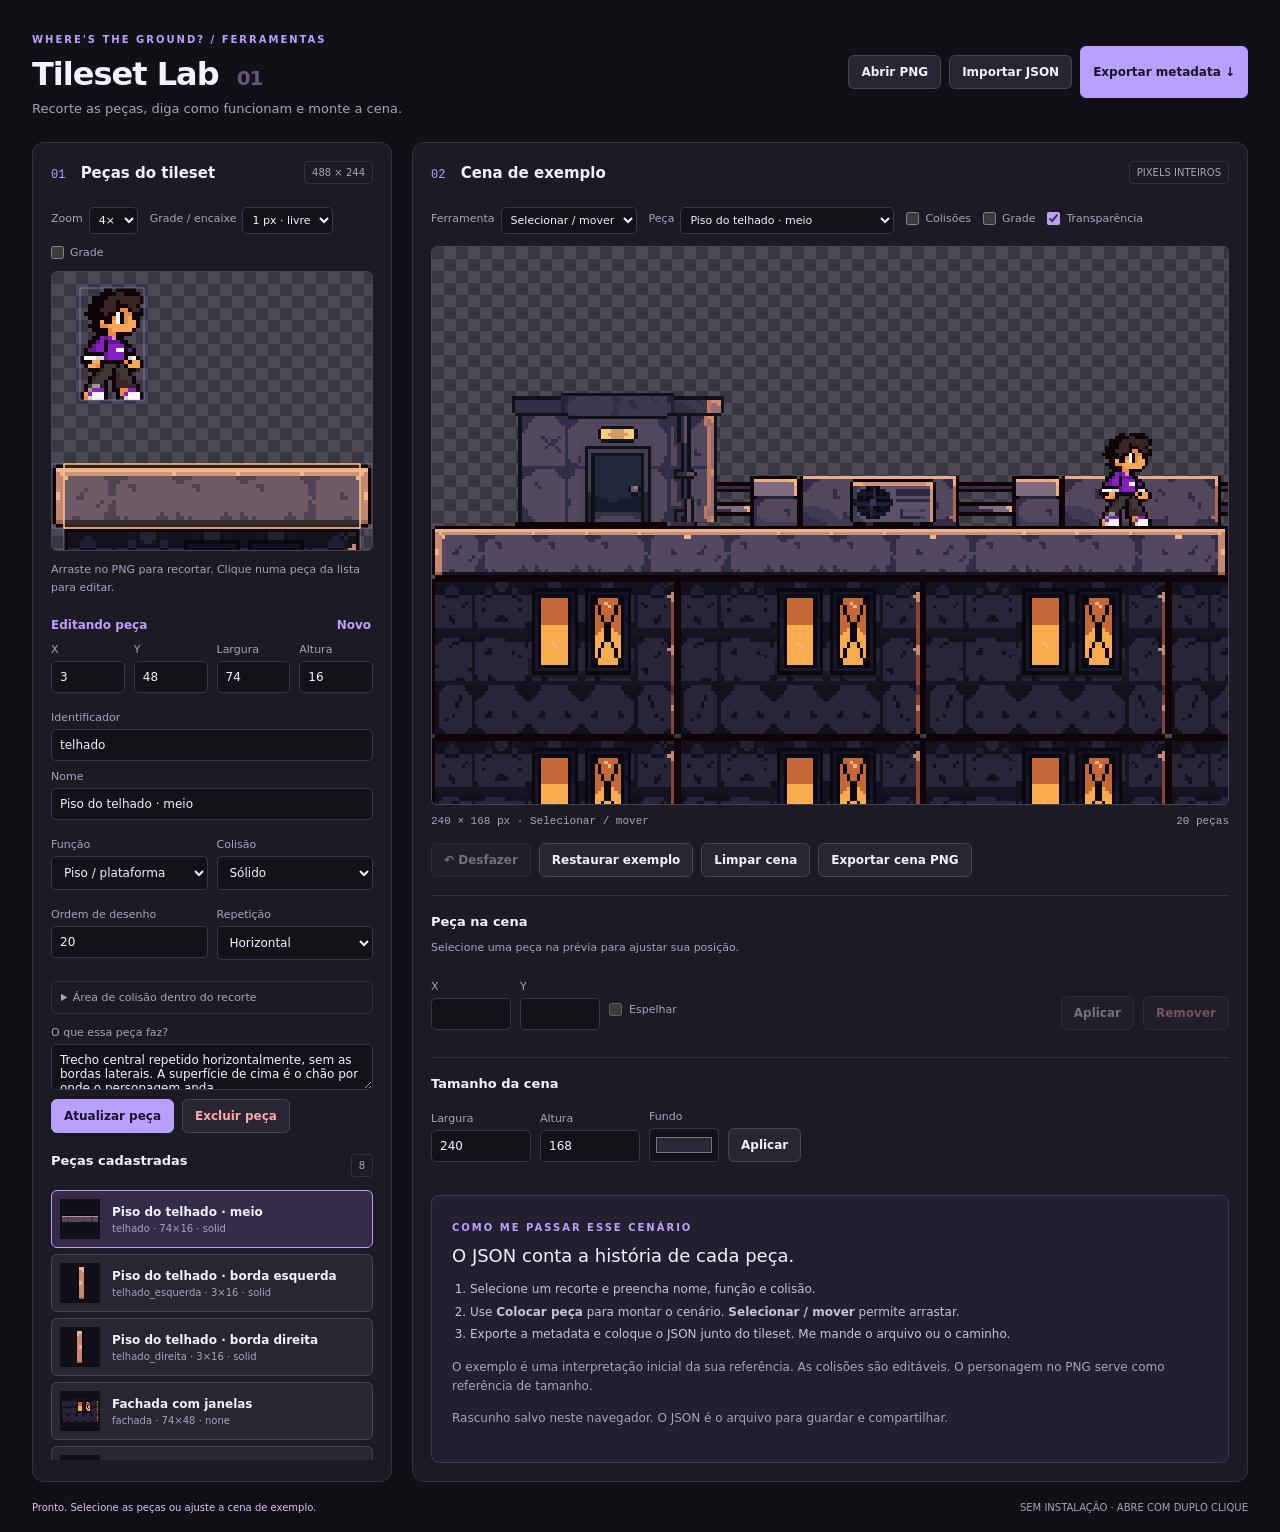
==== tools/tileset-editor.html @ f1d06a97 "Add visual tileset metadata editor and rooftop example scene" ====
<!doctype html>
<html lang="pt-BR">
<head>
  <meta charset="utf-8">
  <meta name="viewport" content="width=device-width,initial-scale=1">
  <title>Tileset Lab · Where's the Ground?</title>
  <link rel="stylesheet" href="tileset-editor.css">
  <script defer src="tileset-editor.js"></script>
</head>
<body>
  <header>
    <div><span class="eyebrow">WHERE'S THE GROUND? / FERRAMENTAS</span><h1>Tileset Lab <span>01</span></h1><p>Recorte as peças, diga como funcionam e monte a cena.</p></div>
    <nav aria-label="Arquivos">
      <label class="button">Abrir PNG<input id="image-file" type="file" accept="image/png,image/webp"></label>
      <label class="button">Importar JSON<input id="json-file" type="file" accept="application/json,.json"></label>
      <button id="export" class="primary">Exportar metadata ↓</button>
    </nav>
  </header>
  <main>
    <section class="panel atlas-panel">
      <div class="panel-heading"><h2><span>01</span> Peças do tileset</h2><span id="image-size" class="badge"></span></div>
      <div class="toolbar">
        <label>Zoom <select id="atlas-zoom"><option value="2">2×</option><option value="4" selected>4×</option><option value="6">6×</option><option value="8">8×</option></select></label>
        <label>Grade / encaixe <select id="snap"><option value="1">1 px · livre</option><option value="8">8 px</option><option value="16">16 px</option><option value="32">32 px</option></select></label>
        <label class="check"><input id="atlas-grid" type="checkbox">Grade</label>
      </div>
      <div id="atlas-scroll" class="canvas-scroll checker"><canvas id="atlas" aria-label="Arraste para selecionar um recorte do tileset"></canvas></div>
      <p class="hint">Arraste no PNG para recortar. Clique numa peça da lista para editar.</p>
      <form id="tile-form">
        <div class="form-title"><strong id="selection-label">Novo recorte</strong><button id="new-tile" type="button" class="quiet">Novo</button></div>
        <div class="fields four">
          <label>X<input name="x" type="number" min="0" required></label><label>Y<input name="y" type="number" min="0" required></label>
          <label>Largura<input name="w" type="number" min="1" required></label><label>Altura<input name="h" type="number" min="1" required></label>
        </div>
        <label>Identificador<input name="id" placeholder="ex.: piso_telhado" pattern="[a-zA-Z0-9_-]+" required></label>
        <label>Nome<input name="label" placeholder="ex.: Piso do telhado" required></label>
        <div class="fields two">
          <label>Função<select name="role"><option value="platform">Piso / plataforma</option><option value="terrain">Parede / fachada</option><option value="decoration">Decoração</option><option value="door">Porta / saída</option><option value="character">Personagem / referência</option></select></label>
          <label>Colisão<select name="collision"><option value="none">Sem colisão</option><option value="solid">Sólido</option><option value="one-way">Plataforma: atravessa por baixo</option></select></label>
        </div>
        <div class="fields two"><label>Ordem de desenho<input name="layer" type="number" value="10" required></label><label>Repetição<select name="repeat"><option value="none">Não repete</option><option value="x">Horizontal</option><option value="y">Vertical</option><option value="both">Horizontal e vertical</option></select></label></div>
        <details><summary>Área de colisão dentro do recorte</summary><p class="hint">Pixels relativos ao canto do recorte. Sem colisão, estes valores são ignorados.</p>
          <div class="fields four"><label>X<input name="cx" type="number" min="0"></label><label>Y<input name="cy" type="number" min="0"></label><label>Largura<input name="cw" type="number" min="1"></label><label>Altura<input name="ch" type="number" min="1"></label></div>
        </details>
        <label>O que essa peça faz?<textarea name="notes" rows="2" placeholder="Ex.: topo sólido; Gabriel pode andar em cima."></textarea></label>
        <div class="actions"><button type="submit" class="primary" id="save-tile">Salvar peça</button><button type="button" id="delete-tile" class="danger">Excluir peça</button></div>
      </form>
      <div class="list-heading"><h3>Peças cadastradas</h3><span id="tile-count" class="badge"></span></div>
      <div id="tile-list" class="tile-list"></div>
    </section>
    <section class="panel scene-panel">
      <div class="panel-heading"><h2><span>02</span> Cena de exemplo</h2><span class="badge">PIXELS INTEIROS</span></div>
      <div class="toolbar">
        <label>Ferramenta<select id="mode"><option value="move">Selecionar / mover</option><option value="paint">Colocar peça</option><option value="erase">Apagar</option></select></label>
        <label>Peça<select id="scene-tile"></select></label>
        <label class="check"><input id="collisions" type="checkbox">Colisões</label>
        <label class="check"><input id="scene-grid" type="checkbox">Grade</label>
        <label class="check"><input id="checker" type="checkbox" checked>Transparência</label>
      </div>
      <div class="scene-wrap checker"><canvas id="scene" aria-label="Prévia do cenário; clique para colocar ou mover peças"></canvas></div>
      <div class="scene-caption"><span id="scene-status"></span><span id="placement-count"></span></div>
      <div class="toolbar scene-actions"><button id="undo">↶ Desfazer</button><button id="example">Restaurar exemplo</button><button id="clear-scene">Limpar cena</button><button id="png-export">Exportar cena PNG</button></div>
      <div class="inspector">
        <h3>Peça na cena</h3><p id="instance-title" class="hint">Selecione uma peça na prévia para ajustar sua posição.</p>
        <form id="instance-form" class="fields instance-fields">
          <label>X<input name="x" type="number" required></label><label>Y<input name="y" type="number" required></label>
          <label class="check"><input name="flipX" type="checkbox">Espelhar</label><button type="submit">Aplicar</button><button id="delete-instance" type="button" class="danger">Remover</button>
        </form>
      </div>
      <div class="inspector scene-settings"><h3>Tamanho da cena</h3><form id="scene-form" class="fields instance-fields"><label>Largura<input name="width" type="number" min="16" max="2048" required></label><label>Altura<input name="height" type="number" min="16" max="2048" required></label><label>Fundo<input name="background" type="color"></label><button type="submit">Aplicar</button></form></div>
      <aside class="guide"><span class="eyebrow">COMO ME PASSAR ESSE CENÁRIO</span><h3>O JSON conta a história de cada peça.</h3><ol><li>Selecione um recorte e preencha nome, função e colisão.</li><li>Use <b>Colocar peça</b> para montar o cenário. <b>Selecionar / mover</b> permite arrastar.</li><li>Exporte a metadata e coloque o JSON junto do tileset. Me mande o arquivo ou o caminho.</li></ol><p>O exemplo é uma interpretação inicial da sua referência. As colisões são editáveis. O personagem no PNG serve como referência de tamanho.</p><p class="hint">Rascunho salvo neste navegador. O JSON é o arquivo para guardar e compartilhar.</p></aside>
    </section>
  </main>
  <footer><span id="status" role="status" aria-live="polite">Carregando tileset…</span><span>SEM INSTALAÇÃO · ABRE COM DUPLO CLIQUE</span></footer>
  <dialog id="export-dialog"><div class="panel-heading"><h2>Metadata pronta</h2><form method="dialog"><button aria-label="Fechar exportação">×</button></form></div><p class="hint">Baixe o JSON ou copie o conteúdo. Guarde como <b>open_world_tileset.metadata.json</b> junto do PNG.</p><textarea id="json-output" rows="16" readonly aria-label="JSON da metadata"></textarea><div class="actions"><button id="download-json" class="primary">Baixar JSON</button><button id="copy-json">Copiar JSON</button></div><p id="export-status" class="hint" role="status"></p></dialog>
  <script id="default-metadata" type="application/json">
{"version":1,"image":{"path":"assets/sprites/tilesets/open_world_tileset.png","width":488,"height":244},"grid":{"size":1},"tiles":[
{"id":"telhado","label":"Piso do telhado · meio","source":{"x":3,"y":48,"w":74,"h":16},"role":"platform","layer":20,"repeat":"x","collision":{"type":"solid","rect":{"x":0,"y":0,"w":74,"h":16}},"notes":"Trecho central repetido horizontalmente, sem as bordas laterais. A superfície de cima é o chão por onde o personagem anda."},
{"id":"telhado_esquerda","label":"Piso do telhado · borda esquerda","source":{"x":0,"y":48,"w":3,"h":16},"role":"platform","layer":21,"repeat":"none","collision":{"type":"solid","rect":{"x":0,"y":0,"w":3,"h":16}},"notes":"Acabamento da extremidade esquerda. Usar uma vez no começo do piso."},
{"id":"telhado_direita","label":"Piso do telhado · borda direita","source":{"x":77,"y":48,"w":3,"h":16},"role":"platform","layer":21,"repeat":"none","collision":{"type":"solid","rect":{"x":0,"y":0,"w":3,"h":16}},"notes":"Acabamento da extremidade direita. Usar uma vez no fim do piso."},
{"id":"fachada","label":"Fachada com janelas","source":{"x":3,"y":64,"w":74,"h":48},"role":"terrain","layer":10,"repeat":"x","collision":{"type":"none"},"notes":"Fundo do prédio abaixo do telhado. Recorte sem as margens transparentes para repetir lado a lado."},
{"id":"acesso_telhado","label":"Porta de acesso ao telhado","source":{"x":0,"y":137,"w":64,"h":40},"role":"door","layer":15,"repeat":"none","collision":{"type":"none"},"notes":"Estrutura ao fundo com porta. Possível ponto de entrada ou saída; por enquanto apenas visual."},
{"id":"ventilacao","label":"Unidade de ventilação","source":{"x":3,"y":114,"w":26,"h":14},"role":"decoration","layer":15,"repeat":"none","collision":{"type":"none"},"notes":"Equipamento decorativo apoiado sobre o telhado."},
{"id":"mureta","label":"Mureta ao fundo","source":{"x":0,"y":177,"w":79,"h":15},"role":"decoration","layer":12,"repeat":"x","collision":{"type":"none"},"notes":"Faixa baixa atrás do personagem; não bloqueia passagem."},
{"id":"personagem_referencia","label":"Personagem de referência","source":{"x":7,"y":4,"w":16,"h":28},"role":"character","layer":30,"repeat":"none","collision":{"type":"none"},"notes":"Referência de escala extraída do tileset. No jogo será substituído pelo Gabriel animado."}
],"scene":{"width":240,"height":168,"background":"#292738","placements":[
{"id":"p1","tileId":"fachada","x":0,"y":100,"flipX":false},{"id":"p2","tileId":"fachada","x":74,"y":100,"flipX":false},{"id":"p3","tileId":"fachada","x":148,"y":100,"flipX":false},{"id":"p4","tileId":"fachada","x":222,"y":100,"flipX":false},
{"id":"p5","tileId":"fachada","x":0,"y":148,"flipX":false},{"id":"p6","tileId":"fachada","x":74,"y":148,"flipX":false},{"id":"p7","tileId":"fachada","x":148,"y":148,"flipX":false},{"id":"p8","tileId":"fachada","x":222,"y":148,"flipX":false},
{"id":"p9","tileId":"mureta","x":32,"y":69,"flipX":false},{"id":"p10","tileId":"mureta","x":111,"y":69,"flipX":false},{"id":"p11","tileId":"mureta","x":190,"y":69,"flipX":false},
{"id":"p12","tileId":"acesso_telhado","x":24,"y":44,"flipX":false},{"id":"p13","tileId":"ventilacao","x":126,"y":70,"flipX":false},
{"id":"p14","tileId":"telhado_esquerda","x":0,"y":84,"flipX":false},{"id":"p15","tileId":"telhado","x":3,"y":84,"flipX":false},{"id":"p16","tileId":"telhado","x":77,"y":84,"flipX":false},{"id":"p18","tileId":"telhado","x":151,"y":84,"flipX":false},{"id":"p19","tileId":"telhado","x":225,"y":84,"flipX":false},{"id":"p20","tileId":"telhado_direita","x":237,"y":84,"flipX":false},
{"id":"p17","tileId":"personagem_referencia","x":201,"y":56,"flipX":false}
]}}
  </script>
</body>
</html>
---- tools/tileset-editor.css ----
:root{color-scheme:dark;font-family:Segoe UI,system-ui,sans-serif;background:#101016;color:#f3f0ff;--muted:#a7a3b8;--line:#33303f;--accent:#b8a0ff;--surface:#1c1b25}
*{box-sizing:border-box}body{margin:0;padding:28px 32px 18px}header{display:flex;justify-content:space-between;align-items:center;gap:24px;margin-bottom:26px}.eyebrow{font-size:10px;letter-spacing:2px;font-weight:700;color:var(--accent)}h1{font-size:32px;letter-spacing:-1px;margin:8px 0}h1 span{color:#625774;font-size:20px;margin-left:8px}header p{color:var(--muted);margin:0;font-size:13px}nav{display:flex;gap:8px;flex-wrap:wrap}button,.button{border:1px solid #494252;background:#292633;color:#f3f0ff;padding:9px 12px;border-radius:6px;font:600 12px Segoe UI,system-ui;cursor:pointer;display:inline-flex;align-items:center;justify-content:center}button:hover,.button:hover{border-color:var(--accent);background:#363045}button:disabled{opacity:.4;cursor:default}.button input{display:none}.primary{background:#b8a0ff;color:#191326;border-color:#b8a0ff}.primary:hover{background:#cbbaff;color:#191326}.danger{color:#ffa6ab}.quiet{border:0;background:none;color:var(--accent);padding:2px}main{display:grid;grid-template-columns:360px minmax(0,1fr);gap:20px;max-width:1600px;margin:auto}.panel{background:var(--surface);border:1px solid var(--line);border-radius:12px;padding:18px;min-width:0}.panel-heading{display:flex;align-items:center;justify-content:space-between;gap:12px;margin-bottom:18px}h2{font-size:15px;margin:0}h2 span{color:var(--accent);font:12px monospace;margin-right:10px}.badge{font-size:10px;border:1px solid var(--line);color:var(--muted);padding:5px 7px;border-radius:4px}h3{font-size:13px;margin:0 0 10px}.toolbar{display:flex;align-items:center;flex-wrap:wrap;gap:12px;margin-bottom:12px}.toolbar label{display:flex;align-items:center;gap:6px;margin:0;font-size:11px;white-space:nowrap}.toolbar select{width:auto;padding:5px;font-size:11px}.canvas-scroll{height:280px;overflow:auto;border:1px solid #494252;border-radius:6px}.checker{background-color:#383641;background-image:conic-gradient(#4c4955 25%,transparent 0 50%,#4c4955 0 75%,transparent 0);background-size:24px 24px}canvas{display:block;image-rendering:pixelated;touch-action:none;cursor:crosshair}#atlas{max-width:none}.hint{font-size:11px;line-height:1.6;color:var(--muted);margin:10px 0 14px}label{display:block;font-size:11px;color:var(--muted);margin:9px 0}input,select,textarea{display:block;width:100%;margin-top:5px;background:#131219;color:#f3f0ff;border:1px solid #3c3549;border-radius:5px;padding:8px;font:12px Segoe UI,system-ui}input:focus,select:focus,textarea:focus{outline:1px solid var(--accent);border-color:var(--accent)}input[type=checkbox]{width:auto;margin:0;accent-color:var(--accent)}input[type=color]{height:34px;padding:4px}textarea{resize:vertical}.check{display:flex;align-items:center;gap:7px}.fields{display:grid;gap:9px}.four{grid-template-columns:repeat(4,minmax(0,1fr))}.two{grid-template-columns:repeat(2,minmax(0,1fr))}.form-title,.list-heading{display:flex;align-items:center;justify-content:space-between;margin-top:20px;font-size:12px}.form-title{color:var(--accent)}details{border:1px solid var(--line);padding:9px;border-radius:5px;margin:12px 0;font-size:11px;color:var(--muted)}summary{cursor:pointer}.actions{display:flex;gap:8px}.tile-list{display:grid;gap:6px;max-height:270px;overflow:auto;margin-top:12px}.tile-row{width:100%;text-align:left;justify-content:flex-start;gap:12px;padding:8px}.tile-row.active{border-color:var(--accent);background:#352c49}.tile-row canvas{width:40px;height:40px;cursor:inherit;background:#111019}.tile-row strong{display:block;font-size:12px}.tile-row small{display:block;font-weight:400;color:var(--muted);font-size:10px;margin-top:4px}.scene-wrap{border:1px solid #494252;border-radius:6px;overflow:auto}#scene{width:100%;height:auto}.scene-caption{display:flex;justify-content:space-between;font:11px monospace;color:var(--muted);padding:10px 0 16px}.scene-actions{gap:8px}.inspector{border-top:1px solid var(--line);padding-top:18px;margin-top:18px}.instance-fields{grid-template-columns:80px 80px 1fr auto auto;align-items:end}.instance-fields button{margin-bottom:9px}.instance-fields .check{align-self:center;margin-top:18px}.scene-settings .instance-fields{grid-template-columns:100px 100px 70px auto;justify-content:start}.guide{margin-top:24px;padding:20px;border:1px solid #41364f;background:#241f2f;border-radius:8px}.guide h3{margin-top:10px;font-size:18px;font-weight:500}.guide ol{padding-left:18px;font-size:12px;line-height:1.9;color:#c9c1d6}.guide p{font-size:12px;color:var(--muted);line-height:1.6}footer{max-width:1600px;margin:20px auto 0;display:flex;justify-content:space-between;gap:20px;font-size:10px;color:var(--muted)}#status{color:#d5c2ff}button:focus-visible,.button:focus-within{outline:2px solid var(--accent);outline-offset:2px}@media(min-width:1500px){main{grid-template-columns:400px minmax(0,1fr)}.canvas-scroll{height:320px}}@media(max-width:950px){body{padding:20px}header{align-items:flex-start;flex-direction:column}main{grid-template-columns:1fr}.canvas-scroll{height:300px}footer{flex-direction:column}.scene-panel{grid-row:1}.instance-fields{grid-template-columns:repeat(2,minmax(0,1fr));align-items:center}.scene-settings .instance-fields{grid-template-columns:repeat(2,minmax(0,1fr))}}

dialog{width:min(780px,90vw);max-height:90vh;background:var(--surface);color:#f3f0ff;border:1px solid #66517f;border-radius:12px;padding:24px}dialog::backdrop{background:#08070cc9}dialog textarea{font:11px/1.6 Consolas,monospace;margin-bottom:16px;resize:vertical}dialog .panel-heading form{margin:0}
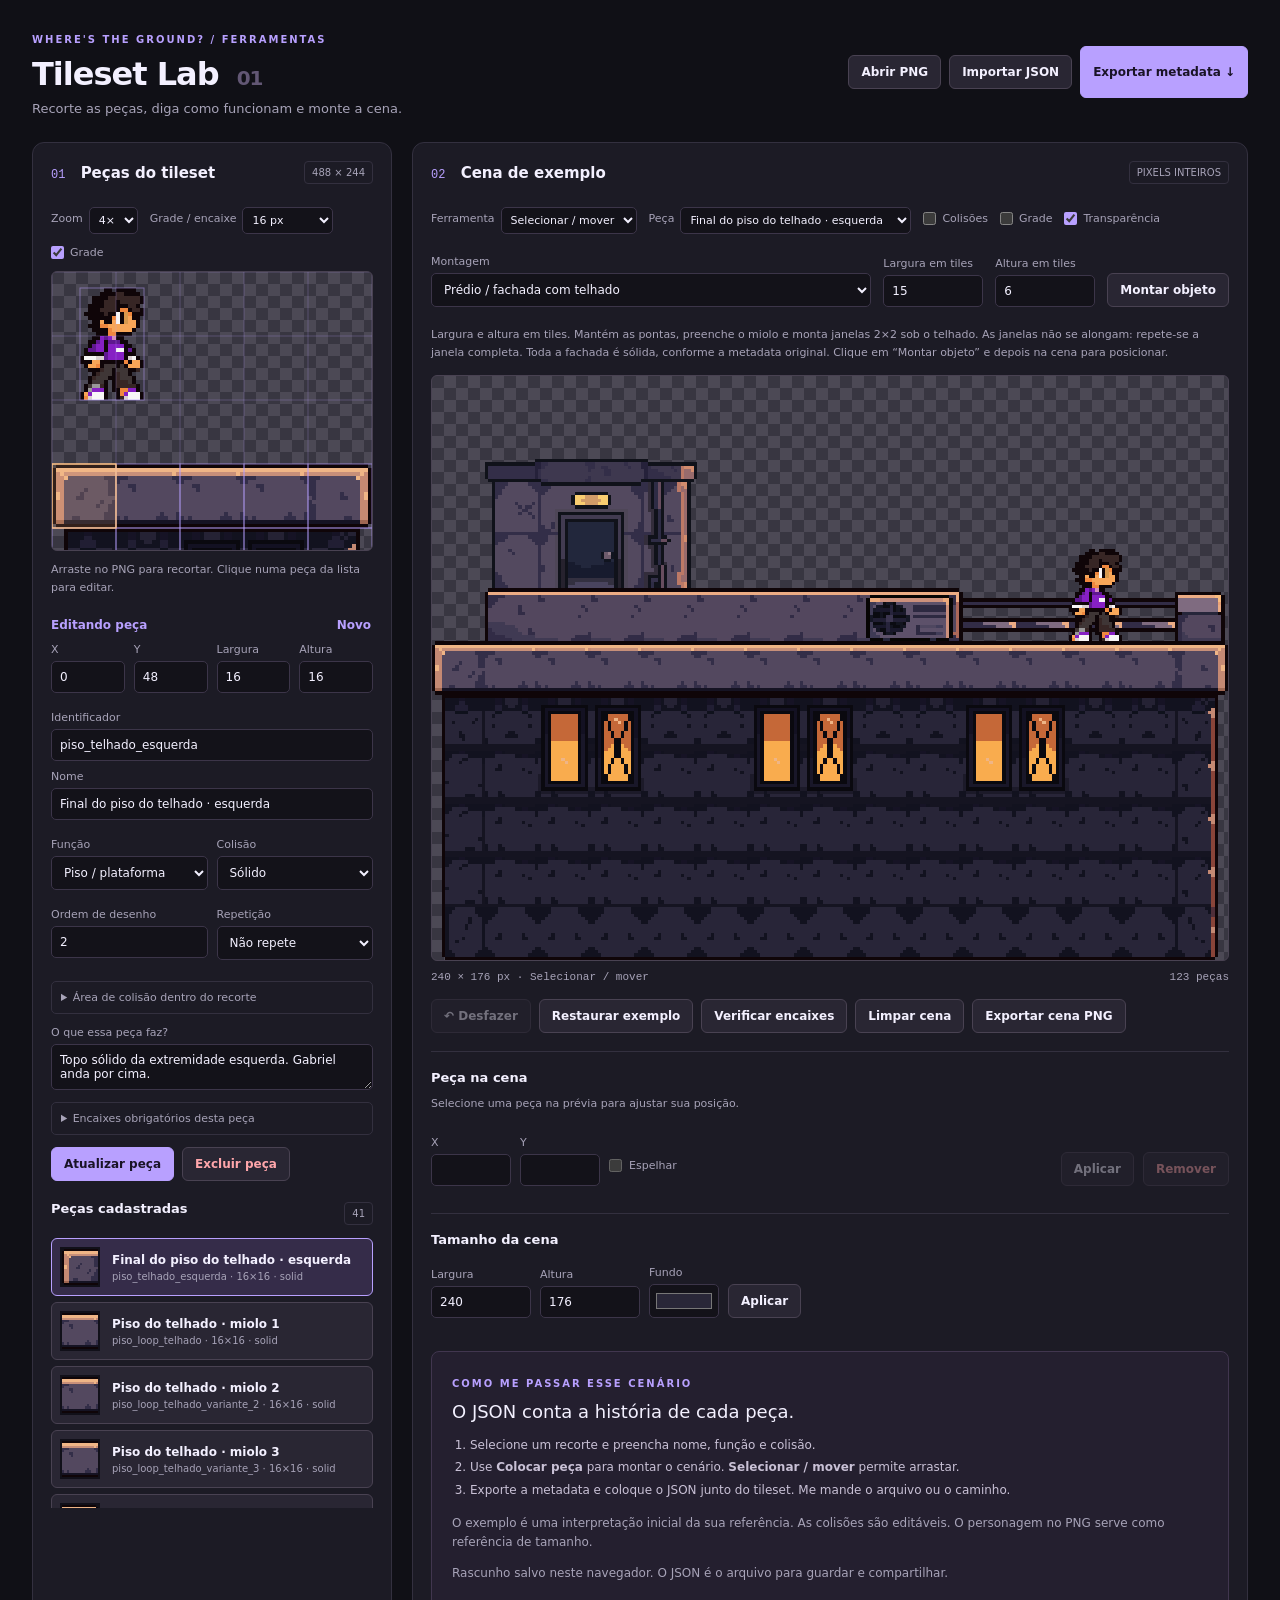
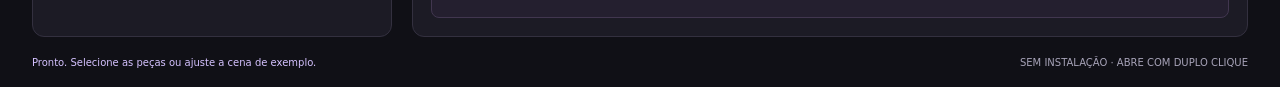
==== commit fc048088: "Complete modular 16x16 tileset metadata and expandable assembly tools" ====
--- a/tools/tileset-editor.html
+++ b/tools/tileset-editor.html
@@ -5,7 +5,8 @@
   <meta name="viewport" content="width=device-width,initial-scale=1">
   <title>Tileset Lab · Where's the Ground?</title>
   <link rel="stylesheet" href="tileset-editor.css">
-  <script defer src="tileset-editor.js"></script>
+  <script defer src="tileset-assemblies.js?v=modular-16"></script>
+  <script defer src="tileset-editor.js?v=modular-16"></script>
 </head>
 <body>
   <header>
@@ -21,8 +22,8 @@
       <div class="panel-heading"><h2><span>01</span> Peças do tileset</h2><span id="image-size" class="badge"></span></div>
       <div class="toolbar">
         <label>Zoom <select id="atlas-zoom"><option value="2">2×</option><option value="4" selected>4×</option><option value="6">6×</option><option value="8">8×</option></select></label>
-        <label>Grade / encaixe <select id="snap"><option value="1">1 px · livre</option><option value="8">8 px</option><option value="16">16 px</option><option value="32">32 px</option></select></label>
-        <label class="check"><input id="atlas-grid" type="checkbox">Grade</label>
+        <label>Grade / encaixe <select id="snap"><option value="1">1 px · livre</option><option value="8">8 px</option><option value="16" selected>16 px</option><option value="32">32 px</option></select></label>
+        <label class="check"><input id="atlas-grid" type="checkbox" checked>Grade</label>
       </div>
       <div id="atlas-scroll" class="canvas-scroll checker"><canvas id="atlas" aria-label="Arraste para selecionar um recorte do tileset"></canvas></div>
       <p class="hint">Arraste no PNG para recortar. Clique numa peça da lista para editar.</p>
@@ -43,6 +44,7 @@
           <div class="fields four"><label>X<input name="cx" type="number" min="0"></label><label>Y<input name="cy" type="number" min="0"></label><label>Largura<input name="cw" type="number" min="1"></label><label>Altura<input name="ch" type="number" min="1"></label></div>
         </details>
         <label>O que essa peça faz?<textarea name="notes" rows="2" placeholder="Ex.: topo sólido; Gabriel pode andar em cima."></textarea></label>
+        <details><summary>Encaixes obrigatórios desta peça</summary><div id="tile-rules" class="hint"></div></details>
         <div class="actions"><button type="submit" class="primary" id="save-tile">Salvar peça</button><button type="button" id="delete-tile" class="danger">Excluir peça</button></div>
       </form>
       <div class="list-heading"><h3>Peças cadastradas</h3><span id="tile-count" class="badge"></span></div>
@@ -51,15 +53,18 @@
     <section class="panel scene-panel">
       <div class="panel-heading"><h2><span>02</span> Cena de exemplo</h2><span class="badge">PIXELS INTEIROS</span></div>
       <div class="toolbar">
-        <label>Ferramenta<select id="mode"><option value="move">Selecionar / mover</option><option value="paint">Colocar peça</option><option value="erase">Apagar</option></select></label>
+        <label>Ferramenta<select id="mode"><option value="move">Selecionar / mover</option><option value="paint">Colocar peça</option><option value="assembly">Montar objeto</option><option value="erase">Apagar</option></select></label>
         <label>Peça<select id="scene-tile"></select></label>
         <label class="check"><input id="collisions" type="checkbox">Colisões</label>
         <label class="check"><input id="scene-grid" type="checkbox">Grade</label>
         <label class="check"><input id="checker" type="checkbox" checked>Transparência</label>
       </div>
+      <div class="assembly-tools"><label>Montagem<select id="assembly"></select></label><label>Largura em tiles<input id="assembly-width" type="number" min="1" max="128" value="15"></label><label>Altura em tiles<input id="assembly-height" type="number" min="1" max="128" value="6"></label><button id="assembly-mode">Montar objeto</button></div>
+      <p id="assembly-description" class="hint"></p>
       <div class="scene-wrap checker"><canvas id="scene" aria-label="Prévia do cenário; clique para colocar ou mover peças"></canvas></div>
       <div class="scene-caption"><span id="scene-status"></span><span id="placement-count"></span></div>
-      <div class="toolbar scene-actions"><button id="undo">↶ Desfazer</button><button id="example">Restaurar exemplo</button><button id="clear-scene">Limpar cena</button><button id="png-export">Exportar cena PNG</button></div>
+      <div class="toolbar scene-actions"><button id="undo">↶ Desfazer</button><button id="example">Restaurar exemplo</button><button id="check-rules">Verificar encaixes</button><button id="clear-scene">Limpar cena</button><button id="png-export">Exportar cena PNG</button></div>
+      <p id="rule-status" class="hint" role="status"></p>
       <div class="inspector">
         <h3>Peça na cena</h3><p id="instance-title" class="hint">Selecione uma peça na prévia para ajustar sua posição.</p>
         <form id="instance-form" class="fields instance-fields">
@@ -74,23 +79,2534 @@
   <footer><span id="status" role="status" aria-live="polite">Carregando tileset…</span><span>SEM INSTALAÇÃO · ABRE COM DUPLO CLIQUE</span></footer>
   <dialog id="export-dialog"><div class="panel-heading"><h2>Metadata pronta</h2><form method="dialog"><button aria-label="Fechar exportação">×</button></form></div><p class="hint">Baixe o JSON ou copie o conteúdo. Guarde como <b>open_world_tileset.metadata.json</b> junto do PNG.</p><textarea id="json-output" rows="16" readonly aria-label="JSON da metadata"></textarea><div class="actions"><button id="download-json" class="primary">Baixar JSON</button><button id="copy-json">Copiar JSON</button></div><p id="export-status" class="hint" role="status"></p></dialog>
   <script id="default-metadata" type="application/json">
-{"version":1,"image":{"path":"assets/sprites/tilesets/open_world_tileset.png","width":488,"height":244},"grid":{"size":1},"tiles":[
-{"id":"telhado","label":"Piso do telhado · meio","source":{"x":3,"y":48,"w":74,"h":16},"role":"platform","layer":20,"repeat":"x","collision":{"type":"solid","rect":{"x":0,"y":0,"w":74,"h":16}},"notes":"Trecho central repetido horizontalmente, sem as bordas laterais. A superfície de cima é o chão por onde o personagem anda."},
-{"id":"telhado_esquerda","label":"Piso do telhado · borda esquerda","source":{"x":0,"y":48,"w":3,"h":16},"role":"platform","layer":21,"repeat":"none","collision":{"type":"solid","rect":{"x":0,"y":0,"w":3,"h":16}},"notes":"Acabamento da extremidade esquerda. Usar uma vez no começo do piso."},
-{"id":"telhado_direita","label":"Piso do telhado · borda direita","source":{"x":77,"y":48,"w":3,"h":16},"role":"platform","layer":21,"repeat":"none","collision":{"type":"solid","rect":{"x":0,"y":0,"w":3,"h":16}},"notes":"Acabamento da extremidade direita. Usar uma vez no fim do piso."},
-{"id":"fachada","label":"Fachada com janelas","source":{"x":3,"y":64,"w":74,"h":48},"role":"terrain","layer":10,"repeat":"x","collision":{"type":"none"},"notes":"Fundo do prédio abaixo do telhado. Recorte sem as margens transparentes para repetir lado a lado."},
-{"id":"acesso_telhado","label":"Porta de acesso ao telhado","source":{"x":0,"y":137,"w":64,"h":40},"role":"door","layer":15,"repeat":"none","collision":{"type":"none"},"notes":"Estrutura ao fundo com porta. Possível ponto de entrada ou saída; por enquanto apenas visual."},
-{"id":"ventilacao","label":"Unidade de ventilação","source":{"x":3,"y":114,"w":26,"h":14},"role":"decoration","layer":15,"repeat":"none","collision":{"type":"none"},"notes":"Equipamento decorativo apoiado sobre o telhado."},
-{"id":"mureta","label":"Mureta ao fundo","source":{"x":0,"y":177,"w":79,"h":15},"role":"decoration","layer":12,"repeat":"x","collision":{"type":"none"},"notes":"Faixa baixa atrás do personagem; não bloqueia passagem."},
-{"id":"personagem_referencia","label":"Personagem de referência","source":{"x":7,"y":4,"w":16,"h":28},"role":"character","layer":30,"repeat":"none","collision":{"type":"none"},"notes":"Referência de escala extraída do tileset. No jogo será substituído pelo Gabriel animado."}
-],"scene":{"width":240,"height":168,"background":"#292738","placements":[
-{"id":"p1","tileId":"fachada","x":0,"y":100,"flipX":false},{"id":"p2","tileId":"fachada","x":74,"y":100,"flipX":false},{"id":"p3","tileId":"fachada","x":148,"y":100,"flipX":false},{"id":"p4","tileId":"fachada","x":222,"y":100,"flipX":false},
-{"id":"p5","tileId":"fachada","x":0,"y":148,"flipX":false},{"id":"p6","tileId":"fachada","x":74,"y":148,"flipX":false},{"id":"p7","tileId":"fachada","x":148,"y":148,"flipX":false},{"id":"p8","tileId":"fachada","x":222,"y":148,"flipX":false},
-{"id":"p9","tileId":"mureta","x":32,"y":69,"flipX":false},{"id":"p10","tileId":"mureta","x":111,"y":69,"flipX":false},{"id":"p11","tileId":"mureta","x":190,"y":69,"flipX":false},
-{"id":"p12","tileId":"acesso_telhado","x":24,"y":44,"flipX":false},{"id":"p13","tileId":"ventilacao","x":126,"y":70,"flipX":false},
-{"id":"p14","tileId":"telhado_esquerda","x":0,"y":84,"flipX":false},{"id":"p15","tileId":"telhado","x":3,"y":84,"flipX":false},{"id":"p16","tileId":"telhado","x":77,"y":84,"flipX":false},{"id":"p18","tileId":"telhado","x":151,"y":84,"flipX":false},{"id":"p19","tileId":"telhado","x":225,"y":84,"flipX":false},{"id":"p20","tileId":"telhado_direita","x":237,"y":84,"flipX":false},
-{"id":"p17","tileId":"personagem_referencia","x":201,"y":56,"flipX":false}
-]}}
+{
+  "version": 1,
+  "catalog": "open-world-16-v2",
+  "image": {
+    "path": "assets/sprites/tilesets/open_world_tileset.png",
+    "width": 488,
+    "height": 244
+  },
+  "grid": {
+    "size": 16
+  },
+  "tiles": [
+    {
+      "id": "piso_telhado_esquerda",
+      "label": "Final do piso do telhado · esquerda",
+      "source": {
+        "x": 0,
+        "y": 48,
+        "w": 16,
+        "h": 16
+      },
+      "role": "platform",
+      "layer": 2,
+      "repeat": "none",
+      "collision": {
+        "type": "solid",
+        "rect": {
+          "x": 0,
+          "y": 0,
+          "w": 16,
+          "h": 16
+        }
+      },
+      "notes": "Topo sólido da extremidade esquerda. Gabriel anda por cima.",
+      "assembly": {
+        "family": "predio",
+        "part": "left",
+        "requiredNeighbors": [
+          {
+            "dx": 0,
+            "dy": 16,
+            "tileIds": [
+              "concreto_esquerdo_cima"
+            ],
+            "reason": "a borda superior esquerda precisa do concreto esquerdo de cima logo abaixo."
+          }
+        ]
+      }
+    },
+    {
+      "id": "piso_loop_telhado",
+      "label": "Piso do telhado · miolo 1",
+      "source": {
+        "x": 16,
+        "y": 48,
+        "w": 16,
+        "h": 16
+      },
+      "role": "platform",
+      "layer": 2,
+      "repeat": "x",
+      "collision": {
+        "type": "solid",
+        "rect": {
+          "x": 0,
+          "y": 0,
+          "w": 16,
+          "h": 16
+        }
+      },
+      "notes": "Miolo sólido repetível. Preenche a largura entre as duas pontas, sem esticar a imagem.",
+      "assembly": {
+        "family": "predio",
+        "part": "middle",
+        "requiredNeighbors": []
+      }
+    },
+    {
+      "id": "piso_loop_telhado_variante_2",
+      "label": "Piso do telhado · miolo 2",
+      "source": {
+        "x": 32,
+        "y": 48,
+        "w": 16,
+        "h": 16
+      },
+      "role": "platform",
+      "layer": 2,
+      "repeat": "x",
+      "collision": {
+        "type": "solid",
+        "rect": {
+          "x": 0,
+          "y": 0,
+          "w": 16,
+          "h": 16
+        }
+      },
+      "notes": "Miolo sólido repetível. Preenche a largura entre as duas pontas, sem esticar a imagem.",
+      "assembly": {
+        "family": "predio",
+        "part": "middle",
+        "requiredNeighbors": []
+      }
+    },
+    {
+      "id": "piso_loop_telhado_variante_3",
+      "label": "Piso do telhado · miolo 3",
+      "source": {
+        "x": 48,
+        "y": 48,
+        "w": 16,
+        "h": 16
+      },
+      "role": "platform",
+      "layer": 2,
+      "repeat": "x",
+      "collision": {
+        "type": "solid",
+        "rect": {
+          "x": 0,
+          "y": 0,
+          "w": 16,
+          "h": 16
+        }
+      },
+      "notes": "Miolo sólido repetível. Preenche a largura entre as duas pontas, sem esticar a imagem.",
+      "assembly": {
+        "family": "predio",
+        "part": "middle",
+        "requiredNeighbors": []
+      }
+    },
+    {
+      "id": "piso_telhado_direita",
+      "label": "Final do piso do telhado · direita",
+      "source": {
+        "x": 64,
+        "y": 48,
+        "w": 16,
+        "h": 16
+      },
+      "role": "platform",
+      "layer": 2,
+      "repeat": "none",
+      "collision": {
+        "type": "solid",
+        "rect": {
+          "x": 0,
+          "y": 0,
+          "w": 16,
+          "h": 16
+        }
+      },
+      "notes": "Topo sólido da extremidade direita. Gabriel anda por cima.",
+      "assembly": {
+        "family": "predio",
+        "part": "right",
+        "requiredNeighbors": [
+          {
+            "dx": 0,
+            "dy": 16,
+            "tileIds": [
+              "concreto_direito_cima"
+            ],
+            "reason": "a borda superior direita precisa do concreto direito de cima logo abaixo."
+          }
+        ]
+      }
+    },
+    {
+      "id": "concreto_esquerdo_cima",
+      "label": "Concreto esquerdo · cima",
+      "source": {
+        "x": 0,
+        "y": 64,
+        "w": 16,
+        "h": 16
+      },
+      "role": "terrain",
+      "layer": 1,
+      "repeat": "none",
+      "collision": {
+        "type": "solid",
+        "rect": {
+          "x": 0,
+          "y": 0,
+          "w": 16,
+          "h": 16
+        }
+      },
+      "notes": "Borda esquerda da fachada. Vai colada abaixo da ponta correspondente do telhado.",
+      "assembly": {
+        "family": "predio",
+        "part": "cima-esquerdo",
+        "requiredNeighbors": [
+          {
+            "dx": 0,
+            "dy": -16,
+            "tileIds": [
+              "piso_telhado_esquerda"
+            ],
+            "reason": "deve ficar colado sob a ponta esquerda do telhado."
+          }
+        ]
+      }
+    },
+    {
+      "id": "concreto_loop_cima",
+      "label": "Concreto miolo · cima",
+      "source": {
+        "x": 16,
+        "y": 64,
+        "w": 16,
+        "h": 16
+      },
+      "role": "terrain",
+      "layer": 1,
+      "repeat": "x",
+      "collision": {
+        "type": "solid",
+        "rect": {
+          "x": 0,
+          "y": 0,
+          "w": 16,
+          "h": 16
+        }
+      },
+      "notes": "Preenchimento da faixa cima. Repete horizontalmente entre as bordas.",
+      "assembly": {
+        "family": "predio",
+        "part": "cima-miolo",
+        "requiredNeighbors": [
+          {
+            "dx": 0,
+            "dy": -16,
+            "tileIds": [
+              "piso_loop_telhado",
+              "piso_loop_telhado_variante_2",
+              "piso_loop_telhado_variante_3"
+            ],
+            "reason": "a faixa de cima precisa de um miolo do telhado acima, nunca de uma ponta."
+          }
+        ]
+      }
+    },
+    {
+      "id": "janela_esquerda_cima",
+      "label": "Janela esquerda · cima",
+      "source": {
+        "x": 32,
+        "y": 64,
+        "w": 16,
+        "h": 16
+      },
+      "role": "terrain",
+      "layer": 1,
+      "repeat": "none",
+      "collision": {
+        "type": "solid",
+        "rect": {
+          "x": 0,
+          "y": 0,
+          "w": 16,
+          "h": 16
+        }
+      },
+      "notes": "Parte sólida da fachada, pertencente à janela 2×2. Deve ficar junto de suas outras três partes, sob o miolo do telhado. Não é um vão atravessável.",
+      "assembly": {
+        "family": "janela",
+        "part": "top-left",
+        "requiredNeighbors": [
+          {
+            "dx": 0,
+            "dy": -16,
+            "tileIds": [
+              "piso_loop_telhado",
+              "piso_loop_telhado_variante_2",
+              "piso_loop_telhado_variante_3"
+            ],
+            "reason": "a faixa de cima precisa de um miolo do telhado acima, nunca de uma ponta."
+          },
+          {
+            "dx": 16,
+            "dy": 0,
+            "tileIds": [
+              "janela_direita_cima"
+            ],
+            "reason": "falta a parte correspondente imediatamente à direita."
+          },
+          {
+            "dx": 0,
+            "dy": 16,
+            "tileIds": [
+              "janela_esquerda_baixo"
+            ],
+            "reason": "falta a parte correspondente imediatamente abaixo."
+          }
+        ]
+      }
+    },
+    {
+      "id": "janela_direita_cima",
+      "label": "Janela direita · cima",
+      "source": {
+        "x": 48,
+        "y": 64,
+        "w": 16,
+        "h": 16
+      },
+      "role": "terrain",
+      "layer": 1,
+      "repeat": "none",
+      "collision": {
+        "type": "solid",
+        "rect": {
+          "x": 0,
+          "y": 0,
+          "w": 16,
+          "h": 16
+        }
+      },
+      "notes": "Parte sólida da fachada, pertencente à janela 2×2. Deve ficar junto de suas outras três partes, sob o miolo do telhado. Não é um vão atravessável.",
+      "assembly": {
+        "family": "janela",
+        "part": "top-right",
+        "requiredNeighbors": [
+          {
+            "dx": 0,
+            "dy": -16,
+            "tileIds": [
+              "piso_loop_telhado",
+              "piso_loop_telhado_variante_2",
+              "piso_loop_telhado_variante_3"
+            ],
+            "reason": "a faixa de cima precisa de um miolo do telhado acima, nunca de uma ponta."
+          },
+          {
+            "dx": -16,
+            "dy": 0,
+            "tileIds": [
+              "janela_esquerda_cima"
+            ],
+            "reason": "falta a parte correspondente imediatamente à esquerda."
+          },
+          {
+            "dx": 0,
+            "dy": 16,
+            "tileIds": [
+              "janela_direita_baixo"
+            ],
+            "reason": "falta a parte correspondente imediatamente abaixo."
+          }
+        ]
+      }
+    },
+    {
+      "id": "concreto_direito_cima",
+      "label": "Concreto direito · cima",
+      "source": {
+        "x": 64,
+        "y": 64,
+        "w": 16,
+        "h": 16
+      },
+      "role": "terrain",
+      "layer": 1,
+      "repeat": "none",
+      "collision": {
+        "type": "solid",
+        "rect": {
+          "x": 0,
+          "y": 0,
+          "w": 16,
+          "h": 16
+        }
+      },
+      "notes": "Borda direita da fachada. Vai colada abaixo da ponta correspondente do telhado.",
+      "assembly": {
+        "family": "predio",
+        "part": "cima-direito",
+        "requiredNeighbors": [
+          {
+            "dx": 0,
+            "dy": -16,
+            "tileIds": [
+              "piso_telhado_direita"
+            ],
+            "reason": "deve ficar colado sob a ponta direita do telhado."
+          }
+        ]
+      }
+    },
+    {
+      "id": "concreto_esquerdo_meio",
+      "label": "Concreto esquerdo · meio",
+      "source": {
+        "x": 0,
+        "y": 80,
+        "w": 16,
+        "h": 16
+      },
+      "role": "terrain",
+      "layer": 1,
+      "repeat": "y",
+      "collision": {
+        "type": "solid",
+        "rect": {
+          "x": 0,
+          "y": 0,
+          "w": 16,
+          "h": 16
+        }
+      },
+      "notes": "Borda esquerda da fachada. Repete verticalmente entre o canto superior e o inferior.",
+      "assembly": {
+        "family": "predio",
+        "part": "meio-esquerdo",
+        "requiredNeighbors": []
+      }
+    },
+    {
+      "id": "concreto_loop_meio",
+      "label": "Concreto miolo · meio",
+      "source": {
+        "x": 16,
+        "y": 80,
+        "w": 16,
+        "h": 16
+      },
+      "role": "terrain",
+      "layer": 1,
+      "repeat": "both",
+      "collision": {
+        "type": "solid",
+        "rect": {
+          "x": 0,
+          "y": 0,
+          "w": 16,
+          "h": 16
+        }
+      },
+      "notes": "Preenchimento da faixa meio. Repete nos dois eixos para aumentar o prédio.",
+      "assembly": {
+        "family": "predio",
+        "part": "meio-miolo",
+        "requiredNeighbors": []
+      }
+    },
+    {
+      "id": "janela_esquerda_baixo",
+      "label": "Janela esquerda · baixo",
+      "source": {
+        "x": 32,
+        "y": 80,
+        "w": 16,
+        "h": 16
+      },
+      "role": "terrain",
+      "layer": 1,
+      "repeat": "none",
+      "collision": {
+        "type": "solid",
+        "rect": {
+          "x": 0,
+          "y": 0,
+          "w": 16,
+          "h": 16
+        }
+      },
+      "notes": "Parte sólida da fachada, pertencente à janela 2×2. Deve ficar junto de suas outras três partes, sob o miolo do telhado. Não é um vão atravessável.",
+      "assembly": {
+        "family": "janela",
+        "part": "bottom-left",
+        "requiredNeighbors": [
+          {
+            "dx": 16,
+            "dy": 0,
+            "tileIds": [
+              "janela_direita_baixo"
+            ],
+            "reason": "falta a parte correspondente imediatamente à direita."
+          },
+          {
+            "dx": 0,
+            "dy": -16,
+            "tileIds": [
+              "janela_esquerda_cima"
+            ],
+            "reason": "falta a parte correspondente imediatamente acima."
+          }
+        ]
+      }
+    },
+    {
+      "id": "janela_direita_baixo",
+      "label": "Janela direita · baixo",
+      "source": {
+        "x": 48,
+        "y": 80,
+        "w": 16,
+        "h": 16
+      },
+      "role": "terrain",
+      "layer": 1,
+      "repeat": "none",
+      "collision": {
+        "type": "solid",
+        "rect": {
+          "x": 0,
+          "y": 0,
+          "w": 16,
+          "h": 16
+        }
+      },
+      "notes": "Parte sólida da fachada, pertencente à janela 2×2. Deve ficar junto de suas outras três partes, sob o miolo do telhado. Não é um vão atravessável.",
+      "assembly": {
+        "family": "janela",
+        "part": "bottom-right",
+        "requiredNeighbors": [
+          {
+            "dx": -16,
+            "dy": 0,
+            "tileIds": [
+              "janela_esquerda_baixo"
+            ],
+            "reason": "falta a parte correspondente imediatamente à esquerda."
+          },
+          {
+            "dx": 0,
+            "dy": -16,
+            "tileIds": [
+              "janela_direita_cima"
+            ],
+            "reason": "falta a parte correspondente imediatamente acima."
+          }
+        ]
+      }
+    },
+    {
+      "id": "concreto_direito_meio",
+      "label": "Concreto direito · meio",
+      "source": {
+        "x": 64,
+        "y": 80,
+        "w": 16,
+        "h": 16
+      },
+      "role": "terrain",
+      "layer": 1,
+      "repeat": "y",
+      "collision": {
+        "type": "solid",
+        "rect": {
+          "x": 0,
+          "y": 0,
+          "w": 16,
+          "h": 16
+        }
+      },
+      "notes": "Borda direita da fachada. Repete verticalmente entre o canto superior e o inferior.",
+      "assembly": {
+        "family": "predio",
+        "part": "meio-direito",
+        "requiredNeighbors": []
+      }
+    },
+    {
+      "id": "concreto_esquerdo_baixo",
+      "label": "Concreto esquerdo · baixo",
+      "source": {
+        "x": 0,
+        "y": 96,
+        "w": 16,
+        "h": 16
+      },
+      "role": "terrain",
+      "layer": 1,
+      "repeat": "none",
+      "collision": {
+        "type": "solid",
+        "rect": {
+          "x": 0,
+          "y": 0,
+          "w": 16,
+          "h": 16
+        }
+      },
+      "notes": "Borda esquerda da fachada. Fecha a base do prédio; não usar como miolo.",
+      "assembly": {
+        "family": "predio",
+        "part": "baixo-esquerdo",
+        "requiredNeighbors": []
+      }
+    },
+    {
+      "id": "concreto_loop_baixo",
+      "label": "Concreto miolo · baixo",
+      "source": {
+        "x": 16,
+        "y": 96,
+        "w": 16,
+        "h": 16
+      },
+      "role": "terrain",
+      "layer": 1,
+      "repeat": "x",
+      "collision": {
+        "type": "solid",
+        "rect": {
+          "x": 0,
+          "y": 0,
+          "w": 16,
+          "h": 16
+        }
+      },
+      "notes": "Preenchimento da faixa baixo. Repete horizontalmente entre as bordas.",
+      "assembly": {
+        "family": "predio",
+        "part": "baixo-miolo",
+        "requiredNeighbors": []
+      }
+    },
+    {
+      "id": "concreto_loop_baixo_variante_2",
+      "label": "Concreto miolo · baixo · variante 2",
+      "source": {
+        "x": 32,
+        "y": 96,
+        "w": 16,
+        "h": 16
+      },
+      "role": "terrain",
+      "layer": 1,
+      "repeat": "x",
+      "collision": {
+        "type": "solid",
+        "rect": {
+          "x": 0,
+          "y": 0,
+          "w": 16,
+          "h": 16
+        }
+      },
+      "notes": "Preenchimento da faixa baixo. Repete horizontalmente entre as bordas.",
+      "assembly": {
+        "family": "predio",
+        "part": "baixo-miolo",
+        "requiredNeighbors": []
+      }
+    },
+    {
+      "id": "concreto_loop_baixo_variante_3",
+      "label": "Concreto miolo · baixo · variante 3",
+      "source": {
+        "x": 48,
+        "y": 96,
+        "w": 16,
+        "h": 16
+      },
+      "role": "terrain",
+      "layer": 1,
+      "repeat": "x",
+      "collision": {
+        "type": "solid",
+        "rect": {
+          "x": 0,
+          "y": 0,
+          "w": 16,
+          "h": 16
+        }
+      },
+      "notes": "Preenchimento da faixa baixo. Repete horizontalmente entre as bordas.",
+      "assembly": {
+        "family": "predio",
+        "part": "baixo-miolo",
+        "requiredNeighbors": []
+      }
+    },
+    {
+      "id": "concreto_direito_baixo",
+      "label": "Concreto direito · baixo",
+      "source": {
+        "x": 64,
+        "y": 96,
+        "w": 16,
+        "h": 16
+      },
+      "role": "terrain",
+      "layer": 1,
+      "repeat": "none",
+      "collision": {
+        "type": "solid",
+        "rect": {
+          "x": 0,
+          "y": 0,
+          "w": 16,
+          "h": 16
+        }
+      },
+      "notes": "Borda direita da fachada. Fecha a base do prédio; não usar como miolo.",
+      "assembly": {
+        "family": "predio",
+        "part": "baixo-direito",
+        "requiredNeighbors": []
+      }
+    },
+    {
+      "id": "ventilacao_esquerda",
+      "label": "Ventilação · esquerda / hélice",
+      "source": {
+        "x": 0,
+        "y": 112,
+        "w": 16,
+        "h": 16
+      },
+      "role": "decoration",
+      "layer": 0,
+      "repeat": "none",
+      "collision": {
+        "type": "none"
+      },
+      "notes": "Hélice do aparelho; sempre juntar à parte direita. Inicialmente decorativa e sem colisão.",
+      "assembly": {
+        "family": "ventilacao",
+        "part": "left",
+        "requiredNeighbors": [
+          {
+            "dx": 16,
+            "dy": 0,
+            "tileIds": [
+              "ventilacao_direita"
+            ],
+            "reason": "falta a parte correspondente imediatamente à direita."
+          }
+        ]
+      }
+    },
+    {
+      "id": "ventilacao_direita",
+      "label": "Ventilação · direita / grelha",
+      "source": {
+        "x": 16,
+        "y": 112,
+        "w": 16,
+        "h": 16
+      },
+      "role": "decoration",
+      "layer": 0,
+      "repeat": "none",
+      "collision": {
+        "type": "none"
+      },
+      "notes": "Grelha e acabamento direito do aparelho. Sempre juntar à hélice. Não repetir a ponta para alongar o equipamento.",
+      "assembly": {
+        "family": "ventilacao",
+        "part": "right",
+        "requiredNeighbors": [
+          {
+            "dx": -16,
+            "dy": 0,
+            "tileIds": [
+              "ventilacao_esquerda"
+            ],
+            "reason": "falta a parte correspondente imediatamente à esquerda."
+          }
+        ]
+      }
+    },
+    {
+      "id": "cano_pendente",
+      "label": "Cano pendente",
+      "source": {
+        "x": 32,
+        "y": 112,
+        "w": 16,
+        "h": 16
+      },
+      "role": "decoration",
+      "layer": 0,
+      "repeat": "y",
+      "collision": {
+        "type": "none"
+      },
+      "notes": "Detalhe vertical independente. Pode repetir para prolongar o cano. Sem colisão.",
+      "assembly": {
+        "family": "cano",
+        "part": "middle",
+        "requiredNeighbors": []
+      }
+    },
+    {
+      "id": "acesso_cobertura_esquerda",
+      "label": "Cobertura do acesso · esquerda",
+      "source": {
+        "x": 0,
+        "y": 128,
+        "w": 16,
+        "h": 16
+      },
+      "role": "decoration",
+      "layer": 0,
+      "repeat": "none",
+      "collision": {
+        "type": "none"
+      },
+      "notes": "Cobertura do acesso. Preservar a margem transparente dentro do tile 16×16: ela alinha a cobertura às outras partes.",
+      "assembly": {
+        "family": "acesso",
+        "part": "0-0",
+        "requiredNeighbors": [
+          {
+            "dx": 16,
+            "dy": 0,
+            "tileIds": [
+              "acesso_cobertura_meio_1"
+            ],
+            "reason": "falta a parte correspondente imediatamente à direita."
+          },
+          {
+            "dx": 0,
+            "dy": 16,
+            "tileIds": [
+              "acesso_parede_esquerda_cima"
+            ],
+            "reason": "falta a parte correspondente imediatamente abaixo."
+          }
+        ]
+      }
+    },
+    {
+      "id": "acesso_cobertura_meio_1",
+      "label": "Cobertura do acesso · miolo 1",
+      "source": {
+        "x": 16,
+        "y": 128,
+        "w": 16,
+        "h": 16
+      },
+      "role": "decoration",
+      "layer": 0,
+      "repeat": "none",
+      "collision": {
+        "type": "none"
+      },
+      "notes": "Cobertura do acesso. Preservar a margem transparente dentro do tile 16×16: ela alinha a cobertura às outras partes.",
+      "assembly": {
+        "family": "acesso",
+        "part": "0-1",
+        "requiredNeighbors": [
+          {
+            "dx": -16,
+            "dy": 0,
+            "tileIds": [
+              "acesso_cobertura_esquerda"
+            ],
+            "reason": "falta a parte correspondente imediatamente à esquerda."
+          },
+          {
+            "dx": 16,
+            "dy": 0,
+            "tileIds": [
+              "acesso_cobertura_meio_2"
+            ],
+            "reason": "falta a parte correspondente imediatamente à direita."
+          },
+          {
+            "dx": 0,
+            "dy": 16,
+            "tileIds": [
+              "porta_esquerda_cima"
+            ],
+            "reason": "falta a parte correspondente imediatamente abaixo."
+          }
+        ]
+      }
+    },
+    {
+      "id": "acesso_cobertura_meio_2",
+      "label": "Cobertura do acesso · miolo 2",
+      "source": {
+        "x": 32,
+        "y": 128,
+        "w": 16,
+        "h": 16
+      },
+      "role": "decoration",
+      "layer": 0,
+      "repeat": "none",
+      "collision": {
+        "type": "none"
+      },
+      "notes": "Cobertura do acesso. Preservar a margem transparente dentro do tile 16×16: ela alinha a cobertura às outras partes.",
+      "assembly": {
+        "family": "acesso",
+        "part": "0-2",
+        "requiredNeighbors": [
+          {
+            "dx": -16,
+            "dy": 0,
+            "tileIds": [
+              "acesso_cobertura_meio_1"
+            ],
+            "reason": "falta a parte correspondente imediatamente à esquerda."
+          },
+          {
+            "dx": 16,
+            "dy": 0,
+            "tileIds": [
+              "acesso_cobertura_direita"
+            ],
+            "reason": "falta a parte correspondente imediatamente à direita."
+          },
+          {
+            "dx": 0,
+            "dy": 16,
+            "tileIds": [
+              "porta_direita_cima"
+            ],
+            "reason": "falta a parte correspondente imediatamente abaixo."
+          }
+        ]
+      }
+    },
+    {
+      "id": "acesso_cobertura_direita",
+      "label": "Cobertura do acesso · direita",
+      "source": {
+        "x": 48,
+        "y": 128,
+        "w": 16,
+        "h": 16
+      },
+      "role": "decoration",
+      "layer": 0,
+      "repeat": "none",
+      "collision": {
+        "type": "none"
+      },
+      "notes": "Cobertura do acesso. Preservar a margem transparente dentro do tile 16×16: ela alinha a cobertura às outras partes.",
+      "assembly": {
+        "family": "acesso",
+        "part": "0-3",
+        "requiredNeighbors": [
+          {
+            "dx": -16,
+            "dy": 0,
+            "tileIds": [
+              "acesso_cobertura_meio_2"
+            ],
+            "reason": "falta a parte correspondente imediatamente à esquerda."
+          },
+          {
+            "dx": 0,
+            "dy": 16,
+            "tileIds": [
+              "acesso_parede_direita_cima"
+            ],
+            "reason": "falta a parte correspondente imediatamente abaixo."
+          }
+        ]
+      }
+    },
+    {
+      "id": "acesso_parede_esquerda_cima",
+      "label": "Parede do acesso · esquerda · cima",
+      "source": {
+        "x": 0,
+        "y": 144,
+        "w": 16,
+        "h": 16
+      },
+      "role": "decoration",
+      "layer": 0,
+      "repeat": "none",
+      "collision": {
+        "type": "none"
+      },
+      "notes": "Parte da parede ao fundo do acesso; encaixa na linha correspondente da porta. Sem colisão. O tileset atual fornece um padrão completo de 4×3 tiles.",
+      "assembly": {
+        "family": "acesso",
+        "part": "1-0",
+        "requiredNeighbors": [
+          {
+            "dx": 16,
+            "dy": 0,
+            "tileIds": [
+              "porta_esquerda_cima"
+            ],
+            "reason": "falta a parte correspondente imediatamente à direita."
+          },
+          {
+            "dx": 0,
+            "dy": -16,
+            "tileIds": [
+              "acesso_cobertura_esquerda"
+            ],
+            "reason": "falta a parte correspondente imediatamente acima."
+          },
+          {
+            "dx": 0,
+            "dy": 16,
+            "tileIds": [
+              "acesso_parede_esquerda_baixo"
+            ],
+            "reason": "falta a parte correspondente imediatamente abaixo."
+          }
+        ]
+      }
+    },
+    {
+      "id": "porta_esquerda_cima",
+      "label": "Porta esquerda · cima",
+      "source": {
+        "x": 16,
+        "y": 144,
+        "w": 16,
+        "h": 16
+      },
+      "role": "door",
+      "layer": 0,
+      "repeat": "none",
+      "collision": {
+        "type": "none"
+      },
+      "notes": "Parte da porta 2×2 ao fundo. As quatro partes permanecem juntas e não bloqueiam o personagem. O destino da porta ainda deve ser definido no jogo.",
+      "assembly": {
+        "family": "porta",
+        "part": "1-1",
+        "requiredNeighbors": [
+          {
+            "dx": -16,
+            "dy": 0,
+            "tileIds": [
+              "acesso_parede_esquerda_cima"
+            ],
+            "reason": "falta a parte correspondente imediatamente à esquerda."
+          },
+          {
+            "dx": 16,
+            "dy": 0,
+            "tileIds": [
+              "porta_direita_cima"
+            ],
+            "reason": "falta a parte correspondente imediatamente à direita."
+          },
+          {
+            "dx": 0,
+            "dy": -16,
+            "tileIds": [
+              "acesso_cobertura_meio_1"
+            ],
+            "reason": "falta a parte correspondente imediatamente acima."
+          },
+          {
+            "dx": 0,
+            "dy": 16,
+            "tileIds": [
+              "porta_esquerda_baixo"
+            ],
+            "reason": "falta a parte correspondente imediatamente abaixo."
+          }
+        ]
+      }
+    },
+    {
+      "id": "porta_direita_cima",
+      "label": "Porta direita · cima",
+      "source": {
+        "x": 32,
+        "y": 144,
+        "w": 16,
+        "h": 16
+      },
+      "role": "door",
+      "layer": 0,
+      "repeat": "none",
+      "collision": {
+        "type": "none"
+      },
+      "notes": "Parte da porta 2×2 ao fundo. As quatro partes permanecem juntas e não bloqueiam o personagem. O destino da porta ainda deve ser definido no jogo.",
+      "assembly": {
+        "family": "porta",
+        "part": "1-2",
+        "requiredNeighbors": [
+          {
+            "dx": -16,
+            "dy": 0,
+            "tileIds": [
+              "porta_esquerda_cima"
+            ],
+            "reason": "falta a parte correspondente imediatamente à esquerda."
+          },
+          {
+            "dx": 16,
+            "dy": 0,
+            "tileIds": [
+              "acesso_parede_direita_cima"
+            ],
+            "reason": "falta a parte correspondente imediatamente à direita."
+          },
+          {
+            "dx": 0,
+            "dy": -16,
+            "tileIds": [
+              "acesso_cobertura_meio_2"
+            ],
+            "reason": "falta a parte correspondente imediatamente acima."
+          },
+          {
+            "dx": 0,
+            "dy": 16,
+            "tileIds": [
+              "porta_direita_baixo"
+            ],
+            "reason": "falta a parte correspondente imediatamente abaixo."
+          }
+        ]
+      }
+    },
+    {
+      "id": "acesso_parede_direita_cima",
+      "label": "Parede do acesso · direita · cima",
+      "source": {
+        "x": 48,
+        "y": 144,
+        "w": 16,
+        "h": 16
+      },
+      "role": "decoration",
+      "layer": 0,
+      "repeat": "none",
+      "collision": {
+        "type": "none"
+      },
+      "notes": "Parte da parede ao fundo do acesso; encaixa na linha correspondente da porta. Sem colisão. O tileset atual fornece um padrão completo de 4×3 tiles.",
+      "assembly": {
+        "family": "acesso",
+        "part": "1-3",
+        "requiredNeighbors": [
+          {
+            "dx": -16,
+            "dy": 0,
+            "tileIds": [
+              "porta_direita_cima"
+            ],
+            "reason": "falta a parte correspondente imediatamente à esquerda."
+          },
+          {
+            "dx": 0,
+            "dy": -16,
+            "tileIds": [
+              "acesso_cobertura_direita"
+            ],
+            "reason": "falta a parte correspondente imediatamente acima."
+          },
+          {
+            "dx": 0,
+            "dy": 16,
+            "tileIds": [
+              "acesso_parede_direita_baixo"
+            ],
+            "reason": "falta a parte correspondente imediatamente abaixo."
+          }
+        ]
+      }
+    },
+    {
+      "id": "acesso_parede_esquerda_baixo",
+      "label": "Parede do acesso · esquerda · baixo",
+      "source": {
+        "x": 0,
+        "y": 160,
+        "w": 16,
+        "h": 16
+      },
+      "role": "decoration",
+      "layer": 0,
+      "repeat": "none",
+      "collision": {
+        "type": "none"
+      },
+      "notes": "Parte da parede ao fundo do acesso; encaixa na linha correspondente da porta. Sem colisão. O tileset atual fornece um padrão completo de 4×3 tiles.",
+      "assembly": {
+        "family": "acesso",
+        "part": "2-0",
+        "requiredNeighbors": [
+          {
+            "dx": 16,
+            "dy": 0,
+            "tileIds": [
+              "porta_esquerda_baixo"
+            ],
+            "reason": "falta a parte correspondente imediatamente à direita."
+          },
+          {
+            "dx": 0,
+            "dy": -16,
+            "tileIds": [
+              "acesso_parede_esquerda_cima"
+            ],
+            "reason": "falta a parte correspondente imediatamente acima."
+          }
+        ]
+      }
+    },
+    {
+      "id": "porta_esquerda_baixo",
+      "label": "Porta esquerda · baixo",
+      "source": {
+        "x": 16,
+        "y": 160,
+        "w": 16,
+        "h": 16
+      },
+      "role": "door",
+      "layer": 0,
+      "repeat": "none",
+      "collision": {
+        "type": "none"
+      },
+      "notes": "Parte da porta 2×2 ao fundo. As quatro partes permanecem juntas e não bloqueiam o personagem. O destino da porta ainda deve ser definido no jogo.",
+      "assembly": {
+        "family": "porta",
+        "part": "2-1",
+        "requiredNeighbors": [
+          {
+            "dx": -16,
+            "dy": 0,
+            "tileIds": [
+              "acesso_parede_esquerda_baixo"
+            ],
+            "reason": "falta a parte correspondente imediatamente à esquerda."
+          },
+          {
+            "dx": 16,
+            "dy": 0,
+            "tileIds": [
+              "porta_direita_baixo"
+            ],
+            "reason": "falta a parte correspondente imediatamente à direita."
+          },
+          {
+            "dx": 0,
+            "dy": -16,
+            "tileIds": [
+              "porta_esquerda_cima"
+            ],
+            "reason": "falta a parte correspondente imediatamente acima."
+          }
+        ]
+      }
+    },
+    {
+      "id": "porta_direita_baixo",
+      "label": "Porta direita · baixo",
+      "source": {
+        "x": 32,
+        "y": 160,
+        "w": 16,
+        "h": 16
+      },
+      "role": "door",
+      "layer": 0,
+      "repeat": "none",
+      "collision": {
+        "type": "none"
+      },
+      "notes": "Parte da porta 2×2 ao fundo. As quatro partes permanecem juntas e não bloqueiam o personagem. O destino da porta ainda deve ser definido no jogo.",
+      "assembly": {
+        "family": "porta",
+        "part": "2-2",
+        "requiredNeighbors": [
+          {
+            "dx": -16,
+            "dy": 0,
+            "tileIds": [
+              "porta_esquerda_baixo"
+            ],
+            "reason": "falta a parte correspondente imediatamente à esquerda."
+          },
+          {
+            "dx": 16,
+            "dy": 0,
+            "tileIds": [
+              "acesso_parede_direita_baixo"
+            ],
+            "reason": "falta a parte correspondente imediatamente à direita."
+          },
+          {
+            "dx": 0,
+            "dy": -16,
+            "tileIds": [
+              "porta_direita_cima"
+            ],
+            "reason": "falta a parte correspondente imediatamente acima."
+          }
+        ]
+      }
+    },
+    {
+      "id": "acesso_parede_direita_baixo",
+      "label": "Parede do acesso · direita · baixo",
+      "source": {
+        "x": 48,
+        "y": 160,
+        "w": 16,
+        "h": 16
+      },
+      "role": "decoration",
+      "layer": 0,
+      "repeat": "none",
+      "collision": {
+        "type": "none"
+      },
+      "notes": "Parte da parede ao fundo do acesso; encaixa na linha correspondente da porta. Sem colisão. O tileset atual fornece um padrão completo de 4×3 tiles.",
+      "assembly": {
+        "family": "acesso",
+        "part": "2-3",
+        "requiredNeighbors": [
+          {
+            "dx": -16,
+            "dy": 0,
+            "tileIds": [
+              "porta_direita_baixo"
+            ],
+            "reason": "falta a parte correspondente imediatamente à esquerda."
+          },
+          {
+            "dx": 0,
+            "dy": -16,
+            "tileIds": [
+              "acesso_parede_direita_cima"
+            ],
+            "reason": "falta a parte correspondente imediatamente acima."
+          }
+        ]
+      }
+    },
+    {
+      "id": "mureta_esquerda",
+      "label": "Mureta · esquerda",
+      "source": {
+        "x": 0,
+        "y": 176,
+        "w": 16,
+        "h": 16
+      },
+      "role": "decoration",
+      "layer": 0,
+      "repeat": "none",
+      "collision": {
+        "type": "none"
+      },
+      "notes": "Começo da mureta ao fundo. Deve ter miolos ou a ponta direita à direita. Sem colisão.",
+      "assembly": {
+        "family": "mureta",
+        "part": "left",
+        "requiredNeighbors": [
+          {
+            "dx": 16,
+            "dy": 0,
+            "tileIds": [
+              "mureta_loop",
+              "mureta_direita"
+            ],
+            "reason": "falta a continuação da mureta à direita."
+          }
+        ]
+      }
+    },
+    {
+      "id": "mureta_loop",
+      "label": "Mureta · miolo",
+      "source": {
+        "x": 16,
+        "y": 176,
+        "w": 16,
+        "h": 16
+      },
+      "role": "decoration",
+      "layer": 0,
+      "repeat": "x",
+      "collision": {
+        "type": "none"
+      },
+      "notes": "Miolo repetível da mureta. Amplia a largura sem repetir as extremidades. Sem colisão.",
+      "assembly": {
+        "family": "mureta",
+        "part": "middle",
+        "requiredNeighbors": []
+      }
+    },
+    {
+      "id": "mureta_direita",
+      "label": "Mureta · direita",
+      "source": {
+        "x": 32,
+        "y": 176,
+        "w": 16,
+        "h": 16
+      },
+      "role": "decoration",
+      "layer": 0,
+      "repeat": "none",
+      "collision": {
+        "type": "none"
+      },
+      "notes": "Final da mureta ao fundo. Deve ter miolos ou a ponta esquerda à esquerda. Sem colisão.",
+      "assembly": {
+        "family": "mureta",
+        "part": "right",
+        "requiredNeighbors": [
+          {
+            "dx": -16,
+            "dy": 0,
+            "tileIds": [
+              "mureta_loop",
+              "mureta_esquerda"
+            ],
+            "reason": "falta a continuação da mureta à esquerda."
+          }
+        ]
+      }
+    },
+    {
+      "id": "corrimao_loop",
+      "label": "Corrimão · barras horizontais",
+      "source": {
+        "x": 48,
+        "y": 176,
+        "w": 16,
+        "h": 16
+      },
+      "role": "decoration",
+      "layer": 0,
+      "repeat": "x",
+      "collision": {
+        "type": "none"
+      },
+      "notes": "Barras que conectam os pilares. Repetir horizontalmente entre as pontas. Não é piso e não bloqueia o personagem.",
+      "assembly": {
+        "family": "corrimao",
+        "part": "middle",
+        "requiredNeighbors": []
+      }
+    },
+    {
+      "id": "corrimao_pilar",
+      "label": "Corrimão · pilar",
+      "source": {
+        "x": 64,
+        "y": 176,
+        "w": 16,
+        "h": 16
+      },
+      "role": "decoration",
+      "layer": 0,
+      "repeat": "none",
+      "collision": {
+        "type": "none"
+      },
+      "notes": "Pilar / acabamento do corrimão. A montagem espelha a ponta esquerda e mantém a direita normal. Sem colisão.",
+      "assembly": {
+        "family": "corrimao",
+        "part": "edge",
+        "requiredNeighbors": []
+      }
+    },
+    {
+      "id": "personagem_referencia",
+      "label": "Personagem de referência",
+      "source": {
+        "x": 7,
+        "y": 4,
+        "w": 16,
+        "h": 28
+      },
+      "role": "character",
+      "layer": 30,
+      "repeat": "none",
+      "collision": {
+        "type": "none"
+      },
+      "notes": "Referência de escala extraída do tileset. No jogo será substituído pelo Gabriel animado. Exceção à grade 16×16: não é peça de cenário."
+    }
+  ],
+  "assemblies": [
+    {
+      "id": "predio",
+      "label": "Prédio / fachada com telhado",
+      "type": "building",
+      "minWidth": 5,
+      "minHeight": 4,
+      "defaultWidth": 15,
+      "defaultHeight": 6,
+      "notes": "Largura e altura em tiles. Mantém as pontas, preenche o miolo e monta janelas 2×2 sob o telhado. As janelas não se alongam: repete-se a janela completa. Toda a fachada é sólida, conforme a metadata original.",
+      "roof": {
+        "left": "piso_telhado_esquerda",
+        "middle": [
+          "piso_loop_telhado",
+          "piso_loop_telhado_variante_2",
+          "piso_loop_telhado_variante_3"
+        ],
+        "right": "piso_telhado_direita"
+      },
+      "wall": {
+        "top": {
+          "left": "concreto_esquerdo_cima",
+          "middle": [
+            "concreto_loop_cima"
+          ],
+          "right": "concreto_direito_cima"
+        },
+        "middle": {
+          "left": "concreto_esquerdo_meio",
+          "middle": [
+            "concreto_loop_meio"
+          ],
+          "right": "concreto_direito_meio"
+        },
+        "bottom": {
+          "left": "concreto_esquerdo_baixo",
+          "middle": [
+            "concreto_loop_baixo",
+            "concreto_loop_baixo_variante_2",
+            "concreto_loop_baixo_variante_3"
+          ],
+          "right": "concreto_direito_baixo"
+        }
+      },
+      "window": [
+        [
+          "janela_esquerda_cima",
+          "janela_direita_cima"
+        ],
+        [
+          "janela_esquerda_baixo",
+          "janela_direita_baixo"
+        ]
+      ]
+    },
+    {
+      "id": "janela",
+      "label": "Janela completa 2×2",
+      "type": "pattern",
+      "minWidth": 2,
+      "minHeight": 2,
+      "defaultWidth": 2,
+      "defaultHeight": 2,
+      "rows": [
+        [
+          "janela_esquerda_cima",
+          "janela_direita_cima"
+        ],
+        [
+          "janela_esquerda_baixo",
+          "janela_direita_baixo"
+        ]
+      ],
+      "notes": "Quatro partes sempre juntas. Posicionar imediatamente abaixo de dois miolos do telhado, dentro da fachada. Para mais janelas, repetir o conjunto completo."
+    },
+    {
+      "id": "mureta",
+      "label": "Mureta expansível",
+      "type": "horizontal",
+      "minWidth": 2,
+      "minHeight": 1,
+      "defaultWidth": 8,
+      "defaultHeight": 1,
+      "left": "mureta_esquerda",
+      "middle": [
+        "mureta_loop"
+      ],
+      "right": "mureta_direita",
+      "notes": "Uma ponta esquerda, quantos miolos precisar e uma ponta direita. Uma linha de altura."
+    },
+    {
+      "id": "corrimao",
+      "label": "Corrimão expansível",
+      "type": "horizontal",
+      "minWidth": 2,
+      "minHeight": 1,
+      "defaultWidth": 5,
+      "defaultHeight": 1,
+      "left": "corrimao_pilar",
+      "middle": [
+        "corrimao_loop"
+      ],
+      "right": "corrimao_pilar",
+      "flipLeft": true,
+      "notes": "Pilares nas pontas e barras repetidas entre eles. Uma linha de altura."
+    },
+    {
+      "id": "acesso",
+      "label": "Acesso ao telhado / porta",
+      "type": "pattern",
+      "minWidth": 4,
+      "minHeight": 3,
+      "defaultWidth": 4,
+      "defaultHeight": 3,
+      "rows": [
+        [
+          "acesso_cobertura_esquerda",
+          "acesso_cobertura_meio_1",
+          "acesso_cobertura_meio_2",
+          "acesso_cobertura_direita"
+        ],
+        [
+          "acesso_parede_esquerda_cima",
+          "porta_esquerda_cima",
+          "porta_direita_cima",
+          "acesso_parede_direita_cima"
+        ],
+        [
+          "acesso_parede_esquerda_baixo",
+          "porta_esquerda_baixo",
+          "porta_direita_baixo",
+          "acesso_parede_direita_baixo"
+        ]
+      ],
+      "notes": "Doze peças 16×16 formam a estrutura atual. A porta é 2×2. Sem miolo livre de parede neste PNG para expandir toda a estrutura sem duplicar a porta: manter este padrão."
+    },
+    {
+      "id": "ventilacao",
+      "label": "Ventilação completa",
+      "type": "pattern",
+      "minWidth": 2,
+      "minHeight": 1,
+      "defaultWidth": 2,
+      "defaultHeight": 1,
+      "rows": [
+        [
+          "ventilacao_esquerda",
+          "ventilacao_direita"
+        ]
+      ],
+      "notes": "Duas partes 16×16. Hélice e grelha ficam juntas. Não há miolo independente para alongar este aparelho."
+    },
+    {
+      "id": "cano",
+      "label": "Cano vertical",
+      "type": "vertical",
+      "minWidth": 1,
+      "minHeight": 1,
+      "defaultWidth": 1,
+      "defaultHeight": 2,
+      "middle": [
+        "cano_pendente"
+      ],
+      "notes": "Coluna de cano. Aumente a altura repetindo a peça 16×16."
+    }
+  ],
+  "reviewNotes": [
+    "Prédio e janelas mantêm colisão sólida como nas definições fornecidas.",
+    "Acesso, mureta, corrimão e ventilação foram tratados como decoração ao fundo, sem colisão; revisar se algum deve bloquear o jogador.",
+    "O destino da porta ainda não foi especificado.",
+    "Somente o personagem de referência foge do recorte 16×16. As margens transparentes de cada tile foram preservadas."
+  ],
+  "scene": {
+    "width": 240,
+    "height": 176,
+    "background": "#292738",
+    "placements": [
+      {
+        "id": "p1",
+        "tileId": "piso_telhado_esquerda",
+        "x": 0,
+        "y": 80,
+        "flipX": false
+      },
+      {
+        "id": "p2",
+        "tileId": "piso_loop_telhado",
+        "x": 16,
+        "y": 80,
+        "flipX": false
+      },
+      {
+        "id": "p3",
+        "tileId": "piso_loop_telhado_variante_2",
+        "x": 32,
+        "y": 80,
+        "flipX": false
+      },
+      {
+        "id": "p4",
+        "tileId": "piso_loop_telhado_variante_3",
+        "x": 48,
+        "y": 80,
+        "flipX": false
+      },
+      {
+        "id": "p5",
+        "tileId": "piso_loop_telhado",
+        "x": 64,
+        "y": 80,
+        "flipX": false
+      },
+      {
+        "id": "p6",
+        "tileId": "piso_loop_telhado_variante_2",
+        "x": 80,
+        "y": 80,
+        "flipX": false
+      },
+      {
+        "id": "p7",
+        "tileId": "piso_loop_telhado_variante_3",
+        "x": 96,
+        "y": 80,
+        "flipX": false
+      },
+      {
+        "id": "p8",
+        "tileId": "piso_loop_telhado",
+        "x": 112,
+        "y": 80,
+        "flipX": false
+      },
+      {
+        "id": "p9",
+        "tileId": "piso_loop_telhado_variante_2",
+        "x": 128,
+        "y": 80,
+        "flipX": false
+      },
+      {
+        "id": "p10",
+        "tileId": "piso_loop_telhado_variante_3",
+        "x": 144,
+        "y": 80,
+        "flipX": false
+      },
+      {
+        "id": "p11",
+        "tileId": "piso_loop_telhado",
+        "x": 160,
+        "y": 80,
+        "flipX": false
+      },
+      {
+        "id": "p12",
+        "tileId": "piso_loop_telhado_variante_2",
+        "x": 176,
+        "y": 80,
+        "flipX": false
+      },
+      {
+        "id": "p13",
+        "tileId": "piso_loop_telhado_variante_3",
+        "x": 192,
+        "y": 80,
+        "flipX": false
+      },
+      {
+        "id": "p14",
+        "tileId": "piso_loop_telhado",
+        "x": 208,
+        "y": 80,
+        "flipX": false
+      },
+      {
+        "id": "p15",
+        "tileId": "piso_telhado_direita",
+        "x": 224,
+        "y": 80,
+        "flipX": false
+      },
+      {
+        "id": "p16",
+        "tileId": "concreto_esquerdo_cima",
+        "x": 0,
+        "y": 96,
+        "flipX": false
+      },
+      {
+        "id": "p17",
+        "tileId": "concreto_loop_cima",
+        "x": 16,
+        "y": 96,
+        "flipX": false
+      },
+      {
+        "id": "p18",
+        "tileId": "janela_esquerda_cima",
+        "x": 32,
+        "y": 96,
+        "flipX": false
+      },
+      {
+        "id": "p19",
+        "tileId": "janela_direita_cima",
+        "x": 48,
+        "y": 96,
+        "flipX": false
+      },
+      {
+        "id": "p20",
+        "tileId": "concreto_loop_cima",
+        "x": 64,
+        "y": 96,
+        "flipX": false
+      },
+      {
+        "id": "p21",
+        "tileId": "concreto_loop_cima",
+        "x": 80,
+        "y": 96,
+        "flipX": false
+      },
+      {
+        "id": "p22",
+        "tileId": "janela_esquerda_cima",
+        "x": 96,
+        "y": 96,
+        "flipX": false
+      },
+      {
+        "id": "p23",
+        "tileId": "janela_direita_cima",
+        "x": 112,
+        "y": 96,
+        "flipX": false
+      },
+      {
+        "id": "p24",
+        "tileId": "concreto_loop_cima",
+        "x": 128,
+        "y": 96,
+        "flipX": false
+      },
+      {
+        "id": "p25",
+        "tileId": "concreto_loop_cima",
+        "x": 144,
+        "y": 96,
+        "flipX": false
+      },
+      {
+        "id": "p26",
+        "tileId": "janela_esquerda_cima",
+        "x": 160,
+        "y": 96,
+        "flipX": false
+      },
+      {
+        "id": "p27",
+        "tileId": "janela_direita_cima",
+        "x": 176,
+        "y": 96,
+        "flipX": false
+      },
+      {
+        "id": "p28",
+        "tileId": "concreto_loop_cima",
+        "x": 192,
+        "y": 96,
+        "flipX": false
+      },
+      {
+        "id": "p29",
+        "tileId": "concreto_loop_cima",
+        "x": 208,
+        "y": 96,
+        "flipX": false
+      },
+      {
+        "id": "p30",
+        "tileId": "concreto_direito_cima",
+        "x": 224,
+        "y": 96,
+        "flipX": false
+      },
+      {
+        "id": "p31",
+        "tileId": "concreto_esquerdo_meio",
+        "x": 0,
+        "y": 112,
+        "flipX": false
+      },
+      {
+        "id": "p32",
+        "tileId": "concreto_loop_meio",
+        "x": 16,
+        "y": 112,
+        "flipX": false
+      },
+      {
+        "id": "p33",
+        "tileId": "janela_esquerda_baixo",
+        "x": 32,
+        "y": 112,
+        "flipX": false
+      },
+      {
+        "id": "p34",
+        "tileId": "janela_direita_baixo",
+        "x": 48,
+        "y": 112,
+        "flipX": false
+      },
+      {
+        "id": "p35",
+        "tileId": "concreto_loop_meio",
+        "x": 64,
+        "y": 112,
+        "flipX": false
+      },
+      {
+        "id": "p36",
+        "tileId": "concreto_loop_meio",
+        "x": 80,
+        "y": 112,
+        "flipX": false
+      },
+      {
+        "id": "p37",
+        "tileId": "janela_esquerda_baixo",
+        "x": 96,
+        "y": 112,
+        "flipX": false
+      },
+      {
+        "id": "p38",
+        "tileId": "janela_direita_baixo",
+        "x": 112,
+        "y": 112,
+        "flipX": false
+      },
+      {
+        "id": "p39",
+        "tileId": "concreto_loop_meio",
+        "x": 128,
+        "y": 112,
+        "flipX": false
+      },
+      {
+        "id": "p40",
+        "tileId": "concreto_loop_meio",
+        "x": 144,
+        "y": 112,
+        "flipX": false
+      },
+      {
+        "id": "p41",
+        "tileId": "janela_esquerda_baixo",
+        "x": 160,
+        "y": 112,
+        "flipX": false
+      },
+      {
+        "id": "p42",
+        "tileId": "janela_direita_baixo",
+        "x": 176,
+        "y": 112,
+        "flipX": false
+      },
+      {
+        "id": "p43",
+        "tileId": "concreto_loop_meio",
+        "x": 192,
+        "y": 112,
+        "flipX": false
+      },
+      {
+        "id": "p44",
+        "tileId": "concreto_loop_meio",
+        "x": 208,
+        "y": 112,
+        "flipX": false
+      },
+      {
+        "id": "p45",
+        "tileId": "concreto_direito_meio",
+        "x": 224,
+        "y": 112,
+        "flipX": false
+      },
+      {
+        "id": "p46",
+        "tileId": "concreto_esquerdo_meio",
+        "x": 0,
+        "y": 128,
+        "flipX": false
+      },
+      {
+        "id": "p47",
+        "tileId": "concreto_loop_meio",
+        "x": 16,
+        "y": 128,
+        "flipX": false
+      },
+      {
+        "id": "p48",
+        "tileId": "concreto_loop_meio",
+        "x": 32,
+        "y": 128,
+        "flipX": false
+      },
+      {
+        "id": "p49",
+        "tileId": "concreto_loop_meio",
+        "x": 48,
+        "y": 128,
+        "flipX": false
+      },
+      {
+        "id": "p50",
+        "tileId": "concreto_loop_meio",
+        "x": 64,
+        "y": 128,
+        "flipX": false
+      },
+      {
+        "id": "p51",
+        "tileId": "concreto_loop_meio",
+        "x": 80,
+        "y": 128,
+        "flipX": false
+      },
+      {
+        "id": "p52",
+        "tileId": "concreto_loop_meio",
+        "x": 96,
+        "y": 128,
+        "flipX": false
+      },
+      {
+        "id": "p53",
+        "tileId": "concreto_loop_meio",
+        "x": 112,
+        "y": 128,
+        "flipX": false
+      },
+      {
+        "id": "p54",
+        "tileId": "concreto_loop_meio",
+        "x": 128,
+        "y": 128,
+        "flipX": false
+      },
+      {
+        "id": "p55",
+        "tileId": "concreto_loop_meio",
+        "x": 144,
+        "y": 128,
+        "flipX": false
+      },
+      {
+        "id": "p56",
+        "tileId": "concreto_loop_meio",
+        "x": 160,
+        "y": 128,
+        "flipX": false
+      },
+      {
+        "id": "p57",
+        "tileId": "concreto_loop_meio",
+        "x": 176,
+        "y": 128,
+        "flipX": false
+      },
+      {
+        "id": "p58",
+        "tileId": "concreto_loop_meio",
+        "x": 192,
+        "y": 128,
+        "flipX": false
+      },
+      {
+        "id": "p59",
+        "tileId": "concreto_loop_meio",
+        "x": 208,
+        "y": 128,
+        "flipX": false
+      },
+      {
+        "id": "p60",
+        "tileId": "concreto_direito_meio",
+        "x": 224,
+        "y": 128,
+        "flipX": false
+      },
+      {
+        "id": "p61",
+        "tileId": "concreto_esquerdo_meio",
+        "x": 0,
+        "y": 144,
+        "flipX": false
+      },
+      {
+        "id": "p62",
+        "tileId": "concreto_loop_meio",
+        "x": 16,
+        "y": 144,
+        "flipX": false
+      },
+      {
+        "id": "p63",
+        "tileId": "concreto_loop_meio",
+        "x": 32,
+        "y": 144,
+        "flipX": false
+      },
+      {
+        "id": "p64",
+        "tileId": "concreto_loop_meio",
+        "x": 48,
+        "y": 144,
+        "flipX": false
+      },
+      {
+        "id": "p65",
+        "tileId": "concreto_loop_meio",
+        "x": 64,
+        "y": 144,
+        "flipX": false
+      },
+      {
+        "id": "p66",
+        "tileId": "concreto_loop_meio",
+        "x": 80,
+        "y": 144,
+        "flipX": false
+      },
+      {
+        "id": "p67",
+        "tileId": "concreto_loop_meio",
+        "x": 96,
+        "y": 144,
+        "flipX": false
+      },
+      {
+        "id": "p68",
+        "tileId": "concreto_loop_meio",
+        "x": 112,
+        "y": 144,
+        "flipX": false
+      },
+      {
+        "id": "p69",
+        "tileId": "concreto_loop_meio",
+        "x": 128,
+        "y": 144,
+        "flipX": false
+      },
+      {
+        "id": "p70",
+        "tileId": "concreto_loop_meio",
+        "x": 144,
+        "y": 144,
+        "flipX": false
+      },
+      {
+        "id": "p71",
+        "tileId": "concreto_loop_meio",
+        "x": 160,
+        "y": 144,
+        "flipX": false
+      },
+      {
+        "id": "p72",
+        "tileId": "concreto_loop_meio",
+        "x": 176,
+        "y": 144,
+        "flipX": false
+      },
+      {
+        "id": "p73",
+        "tileId": "concreto_loop_meio",
+        "x": 192,
+        "y": 144,
+        "flipX": false
+      },
+      {
+        "id": "p74",
+        "tileId": "concreto_loop_meio",
+        "x": 208,
+        "y": 144,
+        "flipX": false
+      },
+      {
+        "id": "p75",
+        "tileId": "concreto_direito_meio",
+        "x": 224,
+        "y": 144,
+        "flipX": false
+      },
+      {
+        "id": "p76",
+        "tileId": "concreto_esquerdo_baixo",
+        "x": 0,
+        "y": 160,
+        "flipX": false
+      },
+      {
+        "id": "p77",
+        "tileId": "concreto_loop_baixo",
+        "x": 16,
+        "y": 160,
+        "flipX": false
+      },
+      {
+        "id": "p78",
+        "tileId": "concreto_loop_baixo_variante_2",
+        "x": 32,
+        "y": 160,
+        "flipX": false
+      },
+      {
+        "id": "p79",
+        "tileId": "concreto_loop_baixo_variante_3",
+        "x": 48,
+        "y": 160,
+        "flipX": false
+      },
+      {
+        "id": "p80",
+        "tileId": "concreto_loop_baixo",
+        "x": 64,
+        "y": 160,
+        "flipX": false
+      },
+      {
+        "id": "p81",
+        "tileId": "concreto_loop_baixo_variante_2",
+        "x": 80,
+        "y": 160,
+        "flipX": false
+      },
+      {
+        "id": "p82",
+        "tileId": "concreto_loop_baixo_variante_3",
+        "x": 96,
+        "y": 160,
+        "flipX": false
+      },
+      {
+        "id": "p83",
+        "tileId": "concreto_loop_baixo",
+        "x": 112,
+        "y": 160,
+        "flipX": false
+      },
+      {
+        "id": "p84",
+        "tileId": "concreto_loop_baixo_variante_2",
+        "x": 128,
+        "y": 160,
+        "flipX": false
+      },
+      {
+        "id": "p85",
+        "tileId": "concreto_loop_baixo_variante_3",
+        "x": 144,
+        "y": 160,
+        "flipX": false
+      },
+      {
+        "id": "p86",
+        "tileId": "concreto_loop_baixo",
+        "x": 160,
+        "y": 160,
+        "flipX": false
+      },
+      {
+        "id": "p87",
+        "tileId": "concreto_loop_baixo_variante_2",
+        "x": 176,
+        "y": 160,
+        "flipX": false
+      },
+      {
+        "id": "p88",
+        "tileId": "concreto_loop_baixo_variante_3",
+        "x": 192,
+        "y": 160,
+        "flipX": false
+      },
+      {
+        "id": "p89",
+        "tileId": "concreto_loop_baixo",
+        "x": 208,
+        "y": 160,
+        "flipX": false
+      },
+      {
+        "id": "p90",
+        "tileId": "concreto_direito_baixo",
+        "x": 224,
+        "y": 160,
+        "flipX": false
+      },
+      {
+        "id": "p91",
+        "tileId": "corrimao_pilar",
+        "x": 96,
+        "y": 64,
+        "flipX": true
+      },
+      {
+        "id": "p92",
+        "tileId": "corrimao_loop",
+        "x": 112,
+        "y": 64,
+        "flipX": false
+      },
+      {
+        "id": "p93",
+        "tileId": "corrimao_loop",
+        "x": 128,
+        "y": 64,
+        "flipX": false
+      },
+      {
+        "id": "p94",
+        "tileId": "corrimao_loop",
+        "x": 144,
+        "y": 64,
+        "flipX": false
+      },
+      {
+        "id": "p95",
+        "tileId": "corrimao_loop",
+        "x": 160,
+        "y": 64,
+        "flipX": false
+      },
+      {
+        "id": "p96",
+        "tileId": "corrimao_loop",
+        "x": 176,
+        "y": 64,
+        "flipX": false
+      },
+      {
+        "id": "p97",
+        "tileId": "corrimao_loop",
+        "x": 192,
+        "y": 64,
+        "flipX": false
+      },
+      {
+        "id": "p98",
+        "tileId": "corrimao_loop",
+        "x": 208,
+        "y": 64,
+        "flipX": false
+      },
+      {
+        "id": "p99",
+        "tileId": "corrimao_pilar",
+        "x": 224,
+        "y": 64,
+        "flipX": false
+      },
+      {
+        "id": "p100",
+        "tileId": "mureta_esquerda",
+        "x": 16,
+        "y": 64,
+        "flipX": false
+      },
+      {
+        "id": "p101",
+        "tileId": "mureta_loop",
+        "x": 32,
+        "y": 64,
+        "flipX": false
+      },
+      {
+        "id": "p102",
+        "tileId": "mureta_loop",
+        "x": 48,
+        "y": 64,
+        "flipX": false
+      },
+      {
+        "id": "p103",
+        "tileId": "mureta_loop",
+        "x": 64,
+        "y": 64,
+        "flipX": false
+      },
+      {
+        "id": "p104",
+        "tileId": "mureta_loop",
+        "x": 80,
+        "y": 64,
+        "flipX": false
+      },
+      {
+        "id": "p105",
+        "tileId": "mureta_loop",
+        "x": 96,
+        "y": 64,
+        "flipX": false
+      },
+      {
+        "id": "p106",
+        "tileId": "mureta_loop",
+        "x": 112,
+        "y": 64,
+        "flipX": false
+      },
+      {
+        "id": "p107",
+        "tileId": "mureta_loop",
+        "x": 128,
+        "y": 64,
+        "flipX": false
+      },
+      {
+        "id": "p108",
+        "tileId": "mureta_direita",
+        "x": 144,
+        "y": 64,
+        "flipX": false
+      },
+      {
+        "id": "p109",
+        "tileId": "acesso_cobertura_esquerda",
+        "x": 16,
+        "y": 16,
+        "flipX": false
+      },
+      {
+        "id": "p110",
+        "tileId": "acesso_cobertura_meio_1",
+        "x": 32,
+        "y": 16,
+        "flipX": false
+      },
+      {
+        "id": "p111",
+        "tileId": "acesso_cobertura_meio_2",
+        "x": 48,
+        "y": 16,
+        "flipX": false
+      },
+      {
+        "id": "p112",
+        "tileId": "acesso_cobertura_direita",
+        "x": 64,
+        "y": 16,
+        "flipX": false
+      },
+      {
+        "id": "p113",
+        "tileId": "acesso_parede_esquerda_cima",
+        "x": 16,
+        "y": 32,
+        "flipX": false
+      },
+      {
+        "id": "p114",
+        "tileId": "porta_esquerda_cima",
+        "x": 32,
+        "y": 32,
+        "flipX": false
+      },
+      {
+        "id": "p115",
+        "tileId": "porta_direita_cima",
+        "x": 48,
+        "y": 32,
+        "flipX": false
+      },
+      {
+        "id": "p116",
+        "tileId": "acesso_parede_direita_cima",
+        "x": 64,
+        "y": 32,
+        "flipX": false
+      },
+      {
+        "id": "p117",
+        "tileId": "acesso_parede_esquerda_baixo",
+        "x": 16,
+        "y": 48,
+        "flipX": false
+      },
+      {
+        "id": "p118",
+        "tileId": "porta_esquerda_baixo",
+        "x": 32,
+        "y": 48,
+        "flipX": false
+      },
+      {
+        "id": "p119",
+        "tileId": "porta_direita_baixo",
+        "x": 48,
+        "y": 48,
+        "flipX": false
+      },
+      {
+        "id": "p120",
+        "tileId": "acesso_parede_direita_baixo",
+        "x": 64,
+        "y": 48,
+        "flipX": false
+      },
+      {
+        "id": "p121",
+        "tileId": "ventilacao_esquerda",
+        "x": 128,
+        "y": 64,
+        "flipX": false
+      },
+      {
+        "id": "p122",
+        "tileId": "ventilacao_direita",
+        "x": 144,
+        "y": 64,
+        "flipX": false
+      },
+      {
+        "id": "p123",
+        "tileId": "personagem_referencia",
+        "x": 192,
+        "y": 52,
+        "flipX": false
+      }
+    ]
+  }
+}
   </script>
 </body>
 </html>
--- a/tools/tileset-editor.css
+++ b/tools/tileset-editor.css
@@ -2,3 +2,5 @@
 *{box-sizing:border-box}body{margin:0;padding:28px 32px 18px}header{display:flex;justify-content:space-between;align-items:center;gap:24px;margin-bottom:26px}.eyebrow{font-size:10px;letter-spacing:2px;font-weight:700;color:var(--accent)}h1{font-size:32px;letter-spacing:-1px;margin:8px 0}h1 span{color:#625774;font-size:20px;margin-left:8px}header p{color:var(--muted);margin:0;font-size:13px}nav{display:flex;gap:8px;flex-wrap:wrap}button,.button{border:1px solid #494252;background:#292633;color:#f3f0ff;padding:9px 12px;border-radius:6px;font:600 12px Segoe UI,system-ui;cursor:pointer;display:inline-flex;align-items:center;justify-content:center}button:hover,.button:hover{border-color:var(--accent);background:#363045}button:disabled{opacity:.4;cursor:default}.button input{display:none}.primary{background:#b8a0ff;color:#191326;border-color:#b8a0ff}.primary:hover{background:#cbbaff;color:#191326}.danger{color:#ffa6ab}.quiet{border:0;background:none;color:var(--accent);padding:2px}main{display:grid;grid-template-columns:360px minmax(0,1fr);gap:20px;max-width:1600px;margin:auto}.panel{background:var(--surface);border:1px solid var(--line);border-radius:12px;padding:18px;min-width:0}.panel-heading{display:flex;align-items:center;justify-content:space-between;gap:12px;margin-bottom:18px}h2{font-size:15px;margin:0}h2 span{color:var(--accent);font:12px monospace;margin-right:10px}.badge{font-size:10px;border:1px solid var(--line);color:var(--muted);padding:5px 7px;border-radius:4px}h3{font-size:13px;margin:0 0 10px}.toolbar{display:flex;align-items:center;flex-wrap:wrap;gap:12px;margin-bottom:12px}.toolbar label{display:flex;align-items:center;gap:6px;margin:0;font-size:11px;white-space:nowrap}.toolbar select{width:auto;padding:5px;font-size:11px}.canvas-scroll{height:280px;overflow:auto;border:1px solid #494252;border-radius:6px}.checker{background-color:#383641;background-image:conic-gradient(#4c4955 25%,transparent 0 50%,#4c4955 0 75%,transparent 0);background-size:24px 24px}canvas{display:block;image-rendering:pixelated;touch-action:none;cursor:crosshair}#atlas{max-width:none}.hint{font-size:11px;line-height:1.6;color:var(--muted);margin:10px 0 14px}label{display:block;font-size:11px;color:var(--muted);margin:9px 0}input,select,textarea{display:block;width:100%;margin-top:5px;background:#131219;color:#f3f0ff;border:1px solid #3c3549;border-radius:5px;padding:8px;font:12px Segoe UI,system-ui}input:focus,select:focus,textarea:focus{outline:1px solid var(--accent);border-color:var(--accent)}input[type=checkbox]{width:auto;margin:0;accent-color:var(--accent)}input[type=color]{height:34px;padding:4px}textarea{resize:vertical}.check{display:flex;align-items:center;gap:7px}.fields{display:grid;gap:9px}.four{grid-template-columns:repeat(4,minmax(0,1fr))}.two{grid-template-columns:repeat(2,minmax(0,1fr))}.form-title,.list-heading{display:flex;align-items:center;justify-content:space-between;margin-top:20px;font-size:12px}.form-title{color:var(--accent)}details{border:1px solid var(--line);padding:9px;border-radius:5px;margin:12px 0;font-size:11px;color:var(--muted)}summary{cursor:pointer}.actions{display:flex;gap:8px}.tile-list{display:grid;gap:6px;max-height:270px;overflow:auto;margin-top:12px}.tile-row{width:100%;text-align:left;justify-content:flex-start;gap:12px;padding:8px}.tile-row.active{border-color:var(--accent);background:#352c49}.tile-row canvas{width:40px;height:40px;cursor:inherit;background:#111019}.tile-row strong{display:block;font-size:12px}.tile-row small{display:block;font-weight:400;color:var(--muted);font-size:10px;margin-top:4px}.scene-wrap{border:1px solid #494252;border-radius:6px;overflow:auto}#scene{width:100%;height:auto}.scene-caption{display:flex;justify-content:space-between;font:11px monospace;color:var(--muted);padding:10px 0 16px}.scene-actions{gap:8px}.inspector{border-top:1px solid var(--line);padding-top:18px;margin-top:18px}.instance-fields{grid-template-columns:80px 80px 1fr auto auto;align-items:end}.instance-fields button{margin-bottom:9px}.instance-fields .check{align-self:center;margin-top:18px}.scene-settings .instance-fields{grid-template-columns:100px 100px 70px auto;justify-content:start}.guide{margin-top:24px;padding:20px;border:1px solid #41364f;background:#241f2f;border-radius:8px}.guide h3{margin-top:10px;font-size:18px;font-weight:500}.guide ol{padding-left:18px;font-size:12px;line-height:1.9;color:#c9c1d6}.guide p{font-size:12px;color:var(--muted);line-height:1.6}footer{max-width:1600px;margin:20px auto 0;display:flex;justify-content:space-between;gap:20px;font-size:10px;color:var(--muted)}#status{color:#d5c2ff}button:focus-visible,.button:focus-within{outline:2px solid var(--accent);outline-offset:2px}@media(min-width:1500px){main{grid-template-columns:400px minmax(0,1fr)}.canvas-scroll{height:320px}}@media(max-width:950px){body{padding:20px}header{align-items:flex-start;flex-direction:column}main{grid-template-columns:1fr}.canvas-scroll{height:300px}footer{flex-direction:column}.scene-panel{grid-row:1}.instance-fields{grid-template-columns:repeat(2,minmax(0,1fr));align-items:center}.scene-settings .instance-fields{grid-template-columns:repeat(2,minmax(0,1fr))}}
 
 dialog{width:min(780px,90vw);max-height:90vh;background:var(--surface);color:#f3f0ff;border:1px solid #66517f;border-radius:12px;padding:24px}dialog::backdrop{background:#08070cc9}dialog textarea{font:11px/1.6 Consolas,monospace;margin-bottom:16px;resize:vertical}dialog .panel-heading form{margin:0}
+
+.assembly-tools{display:grid;grid-template-columns:minmax(160px,1fr) 100px 100px auto;gap:12px;align-items:end}.assembly-tools button{margin-bottom:9px}#rule-status:not(:empty){background:#30243b;border:1px solid #655078;border-radius:6px;padding:12px}#tile-rules p{margin:0 0 8px}@media(max-width:1100px){.assembly-tools{grid-template-columns:repeat(2,minmax(0,1fr))}}
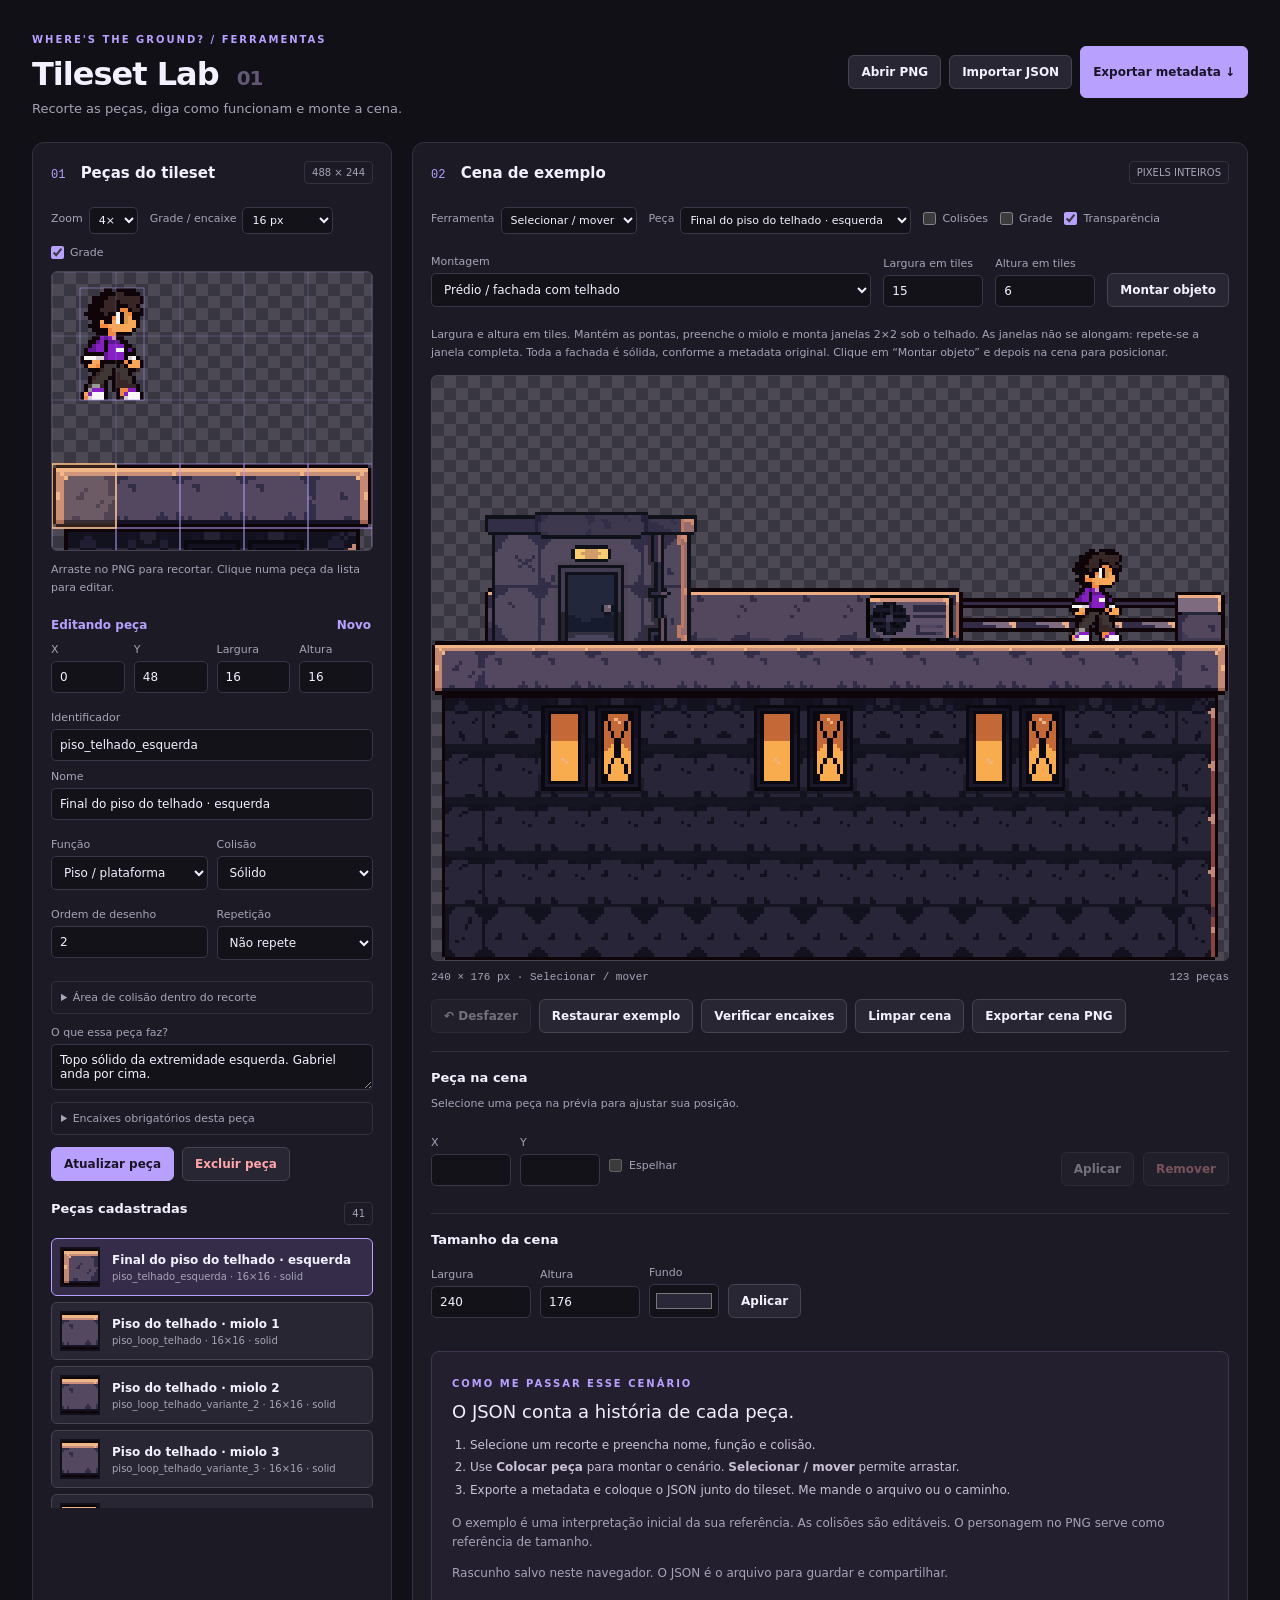
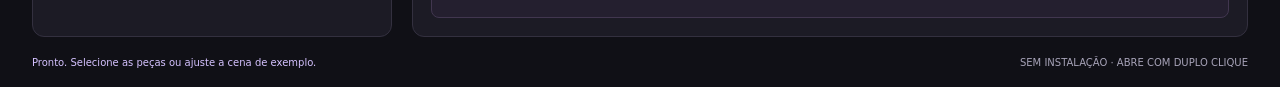
==== commit b6e61c1e: "Place rooftop entrance in front of parapet" ====
--- a/tools/tileset-editor.html
+++ b/tools/tileset-editor.html
@@ -880,7 +880,7 @@
         "h": 16
       },
       "role": "decoration",
-      "layer": 0,
+      "layer": 3,
       "repeat": "none",
       "collision": {
         "type": "none"
@@ -919,7 +919,7 @@
         "h": 16
       },
       "role": "decoration",
-      "layer": 0,
+      "layer": 3,
       "repeat": "none",
       "collision": {
         "type": "none"
@@ -966,7 +966,7 @@
         "h": 16
       },
       "role": "decoration",
-      "layer": 0,
+      "layer": 3,
       "repeat": "none",
       "collision": {
         "type": "none"
@@ -1013,7 +1013,7 @@
         "h": 16
       },
       "role": "decoration",
-      "layer": 0,
+      "layer": 3,
       "repeat": "none",
       "collision": {
         "type": "none"
@@ -1052,12 +1052,12 @@
         "h": 16
       },
       "role": "decoration",
-      "layer": 0,
+      "layer": 3,
       "repeat": "none",
       "collision": {
         "type": "none"
       },
-      "notes": "Parte da parede ao fundo do acesso; encaixa na linha correspondente da porta. Sem colisão. O tileset atual fornece um padrão completo de 4×3 tiles.",
+      "notes": "Parte da parede da entrada, à frente da mureta; encaixa na linha correspondente da porta. A base da estrutura apoia diretamente no telhado. Sem colisão. O tileset atual fornece um padrão completo de 4×3 tiles.",
       "assembly": {
         "family": "acesso",
         "part": "1-0",
@@ -1099,12 +1099,12 @@
         "h": 16
       },
       "role": "door",
-      "layer": 0,
+      "layer": 3,
       "repeat": "none",
       "collision": {
         "type": "none"
       },
-      "notes": "Parte da porta 2×2 ao fundo. As quatro partes permanecem juntas e não bloqueiam o personagem. O destino da porta ainda deve ser definido no jogo.",
+      "notes": "Parte da entrada 2×2 apoiada diretamente no telhado, à frente da mureta. As quatro partes permanecem juntas e não bloqueiam o personagem. O destino da porta ainda deve ser definido no jogo.",
       "assembly": {
         "family": "porta",
         "part": "1-1",
@@ -1154,12 +1154,12 @@
         "h": 16
       },
       "role": "door",
-      "layer": 0,
+      "layer": 3,
       "repeat": "none",
       "collision": {
         "type": "none"
       },
-      "notes": "Parte da porta 2×2 ao fundo. As quatro partes permanecem juntas e não bloqueiam o personagem. O destino da porta ainda deve ser definido no jogo.",
+      "notes": "Parte da entrada 2×2 apoiada diretamente no telhado, à frente da mureta. As quatro partes permanecem juntas e não bloqueiam o personagem. O destino da porta ainda deve ser definido no jogo.",
       "assembly": {
         "family": "porta",
         "part": "1-2",
@@ -1209,12 +1209,12 @@
         "h": 16
       },
       "role": "decoration",
-      "layer": 0,
+      "layer": 3,
       "repeat": "none",
       "collision": {
         "type": "none"
       },
-      "notes": "Parte da parede ao fundo do acesso; encaixa na linha correspondente da porta. Sem colisão. O tileset atual fornece um padrão completo de 4×3 tiles.",
+      "notes": "Parte da parede da entrada, à frente da mureta; encaixa na linha correspondente da porta. A base da estrutura apoia diretamente no telhado. Sem colisão. O tileset atual fornece um padrão completo de 4×3 tiles.",
       "assembly": {
         "family": "acesso",
         "part": "1-3",
@@ -1256,12 +1256,12 @@
         "h": 16
       },
       "role": "decoration",
-      "layer": 0,
+      "layer": 3,
       "repeat": "none",
       "collision": {
         "type": "none"
       },
-      "notes": "Parte da parede ao fundo do acesso; encaixa na linha correspondente da porta. Sem colisão. O tileset atual fornece um padrão completo de 4×3 tiles.",
+      "notes": "Parte da parede da entrada, à frente da mureta; encaixa na linha correspondente da porta. A base da estrutura apoia diretamente no telhado. Sem colisão. O tileset atual fornece um padrão completo de 4×3 tiles.",
       "assembly": {
         "family": "acesso",
         "part": "2-0",
@@ -1281,6 +1281,18 @@
               "acesso_parede_esquerda_cima"
             ],
             "reason": "falta a parte correspondente imediatamente acima."
+          },
+          {
+            "dx": 0,
+            "dy": 16,
+            "tileIds": [
+              "piso_telhado_esquerda",
+              "piso_loop_telhado",
+              "piso_loop_telhado_variante_2",
+              "piso_loop_telhado_variante_3",
+              "piso_telhado_direita"
+            ],
+            "reason": "a base da entrada deve apoiar diretamente no telhado, à frente da mureta."
           }
         ]
       }
@@ -1295,12 +1307,12 @@
         "h": 16
       },
       "role": "door",
-      "layer": 0,
+      "layer": 3,
       "repeat": "none",
       "collision": {
         "type": "none"
       },
-      "notes": "Parte da porta 2×2 ao fundo. As quatro partes permanecem juntas e não bloqueiam o personagem. O destino da porta ainda deve ser definido no jogo.",
+      "notes": "Parte da entrada 2×2 apoiada diretamente no telhado, à frente da mureta. As quatro partes permanecem juntas e não bloqueiam o personagem. O destino da porta ainda deve ser definido no jogo.",
       "assembly": {
         "family": "porta",
         "part": "2-1",
@@ -1328,6 +1340,18 @@
               "porta_esquerda_cima"
             ],
             "reason": "falta a parte correspondente imediatamente acima."
+          },
+          {
+            "dx": 0,
+            "dy": 16,
+            "tileIds": [
+              "piso_telhado_esquerda",
+              "piso_loop_telhado",
+              "piso_loop_telhado_variante_2",
+              "piso_loop_telhado_variante_3",
+              "piso_telhado_direita"
+            ],
+            "reason": "a base da entrada deve apoiar diretamente no telhado, à frente da mureta."
           }
         ]
       }
@@ -1342,12 +1366,12 @@
         "h": 16
       },
       "role": "door",
-      "layer": 0,
+      "layer": 3,
       "repeat": "none",
       "collision": {
         "type": "none"
       },
-      "notes": "Parte da porta 2×2 ao fundo. As quatro partes permanecem juntas e não bloqueiam o personagem. O destino da porta ainda deve ser definido no jogo.",
+      "notes": "Parte da entrada 2×2 apoiada diretamente no telhado, à frente da mureta. As quatro partes permanecem juntas e não bloqueiam o personagem. O destino da porta ainda deve ser definido no jogo.",
       "assembly": {
         "family": "porta",
         "part": "2-2",
@@ -1375,6 +1399,18 @@
               "porta_direita_cima"
             ],
             "reason": "falta a parte correspondente imediatamente acima."
+          },
+          {
+            "dx": 0,
+            "dy": 16,
+            "tileIds": [
+              "piso_telhado_esquerda",
+              "piso_loop_telhado",
+              "piso_loop_telhado_variante_2",
+              "piso_loop_telhado_variante_3",
+              "piso_telhado_direita"
+            ],
+            "reason": "a base da entrada deve apoiar diretamente no telhado, à frente da mureta."
           }
         ]
       }
@@ -1389,12 +1425,12 @@
         "h": 16
       },
       "role": "decoration",
-      "layer": 0,
+      "layer": 3,
       "repeat": "none",
       "collision": {
         "type": "none"
       },
-      "notes": "Parte da parede ao fundo do acesso; encaixa na linha correspondente da porta. Sem colisão. O tileset atual fornece um padrão completo de 4×3 tiles.",
+      "notes": "Parte da parede da entrada, à frente da mureta; encaixa na linha correspondente da porta. A base da estrutura apoia diretamente no telhado. Sem colisão. O tileset atual fornece um padrão completo de 4×3 tiles.",
       "assembly": {
         "family": "acesso",
         "part": "2-3",
@@ -1414,6 +1450,18 @@
               "acesso_parede_direita_cima"
             ],
             "reason": "falta a parte correspondente imediatamente acima."
+          },
+          {
+            "dx": 0,
+            "dy": 16,
+            "tileIds": [
+              "piso_telhado_esquerda",
+              "piso_loop_telhado",
+              "piso_loop_telhado_variante_2",
+              "piso_loop_telhado_variante_3",
+              "piso_telhado_direita"
+            ],
+            "reason": "a base da entrada deve apoiar diretamente no telhado, à frente da mureta."
           }
         ]
       }
@@ -1674,7 +1722,7 @@
     },
     {
       "id": "acesso",
-      "label": "Acesso ao telhado / porta",
+      "label": "Entrada no telhado / porta",
       "type": "pattern",
       "minWidth": 4,
       "minHeight": 3,
@@ -1700,7 +1748,7 @@
           "acesso_parede_direita_baixo"
         ]
       ],
-      "notes": "Doze peças 16×16 formam a estrutura atual. A porta é 2×2. Sem miolo livre de parede neste PNG para expandir toda a estrutura sem duplicar a porta: manter este padrão."
+      "notes": "Doze peças 16×16 formam a entrada. Apoiar a base diretamente no telhado e desenhar à frente da mureta. A porta é 2×2. Sem miolo livre de parede neste PNG para expandir toda a estrutura sem duplicar a porta: manter este padrão."
     },
     {
       "id": "ventilacao",
@@ -1734,7 +1782,8 @@
   ],
   "reviewNotes": [
     "Prédio e janelas mantêm colisão sólida como nas definições fornecidas.",
-    "Acesso, mureta, corrimão e ventilação foram tratados como decoração ao fundo, sem colisão; revisar se algum deve bloquear o jogador.",
+    "A entrada apoia diretamente no telhado e aparece à frente da mureta, conforme a orientação do autor. Continua sem colisão de movimento; revisar se alguma parte deve bloquear o jogador.",
+    "Mureta, corrimão e ventilação foram tratados como decoração ao fundo, sem colisão; revisar se algum deve bloquear o jogador.",
     "O destino da porta ainda não foi especificado.",
     "Somente o personagem de referência foge do recorte 16×16. As margens transparentes de cada tile foram preservadas."
   ],
@@ -2503,84 +2552,84 @@
         "id": "p109",
         "tileId": "acesso_cobertura_esquerda",
         "x": 16,
-        "y": 16,
+        "y": 32,
         "flipX": false
       },
       {
         "id": "p110",
         "tileId": "acesso_cobertura_meio_1",
         "x": 32,
-        "y": 16,
+        "y": 32,
         "flipX": false
       },
       {
         "id": "p111",
         "tileId": "acesso_cobertura_meio_2",
         "x": 48,
-        "y": 16,
+        "y": 32,
         "flipX": false
       },
       {
         "id": "p112",
         "tileId": "acesso_cobertura_direita",
         "x": 64,
-        "y": 16,
+        "y": 32,
         "flipX": false
       },
       {
         "id": "p113",
         "tileId": "acesso_parede_esquerda_cima",
         "x": 16,
-        "y": 32,
+        "y": 48,
         "flipX": false
       },
       {
         "id": "p114",
         "tileId": "porta_esquerda_cima",
         "x": 32,
-        "y": 32,
+        "y": 48,
         "flipX": false
       },
       {
         "id": "p115",
         "tileId": "porta_direita_cima",
         "x": 48,
-        "y": 32,
+        "y": 48,
         "flipX": false
       },
       {
         "id": "p116",
         "tileId": "acesso_parede_direita_cima",
         "x": 64,
-        "y": 32,
+        "y": 48,
         "flipX": false
       },
       {
         "id": "p117",
         "tileId": "acesso_parede_esquerda_baixo",
         "x": 16,
-        "y": 48,
+        "y": 64,
         "flipX": false
       },
       {
         "id": "p118",
         "tileId": "porta_esquerda_baixo",
         "x": 32,
-        "y": 48,
+        "y": 64,
         "flipX": false
       },
       {
         "id": "p119",
         "tileId": "porta_direita_baixo",
         "x": 48,
-        "y": 48,
+        "y": 64,
         "flipX": false
       },
       {
         "id": "p120",
         "tileId": "acesso_parede_direita_baixo",
         "x": 64,
-        "y": 48,
+        "y": 64,
         "flipX": false
       },
       {
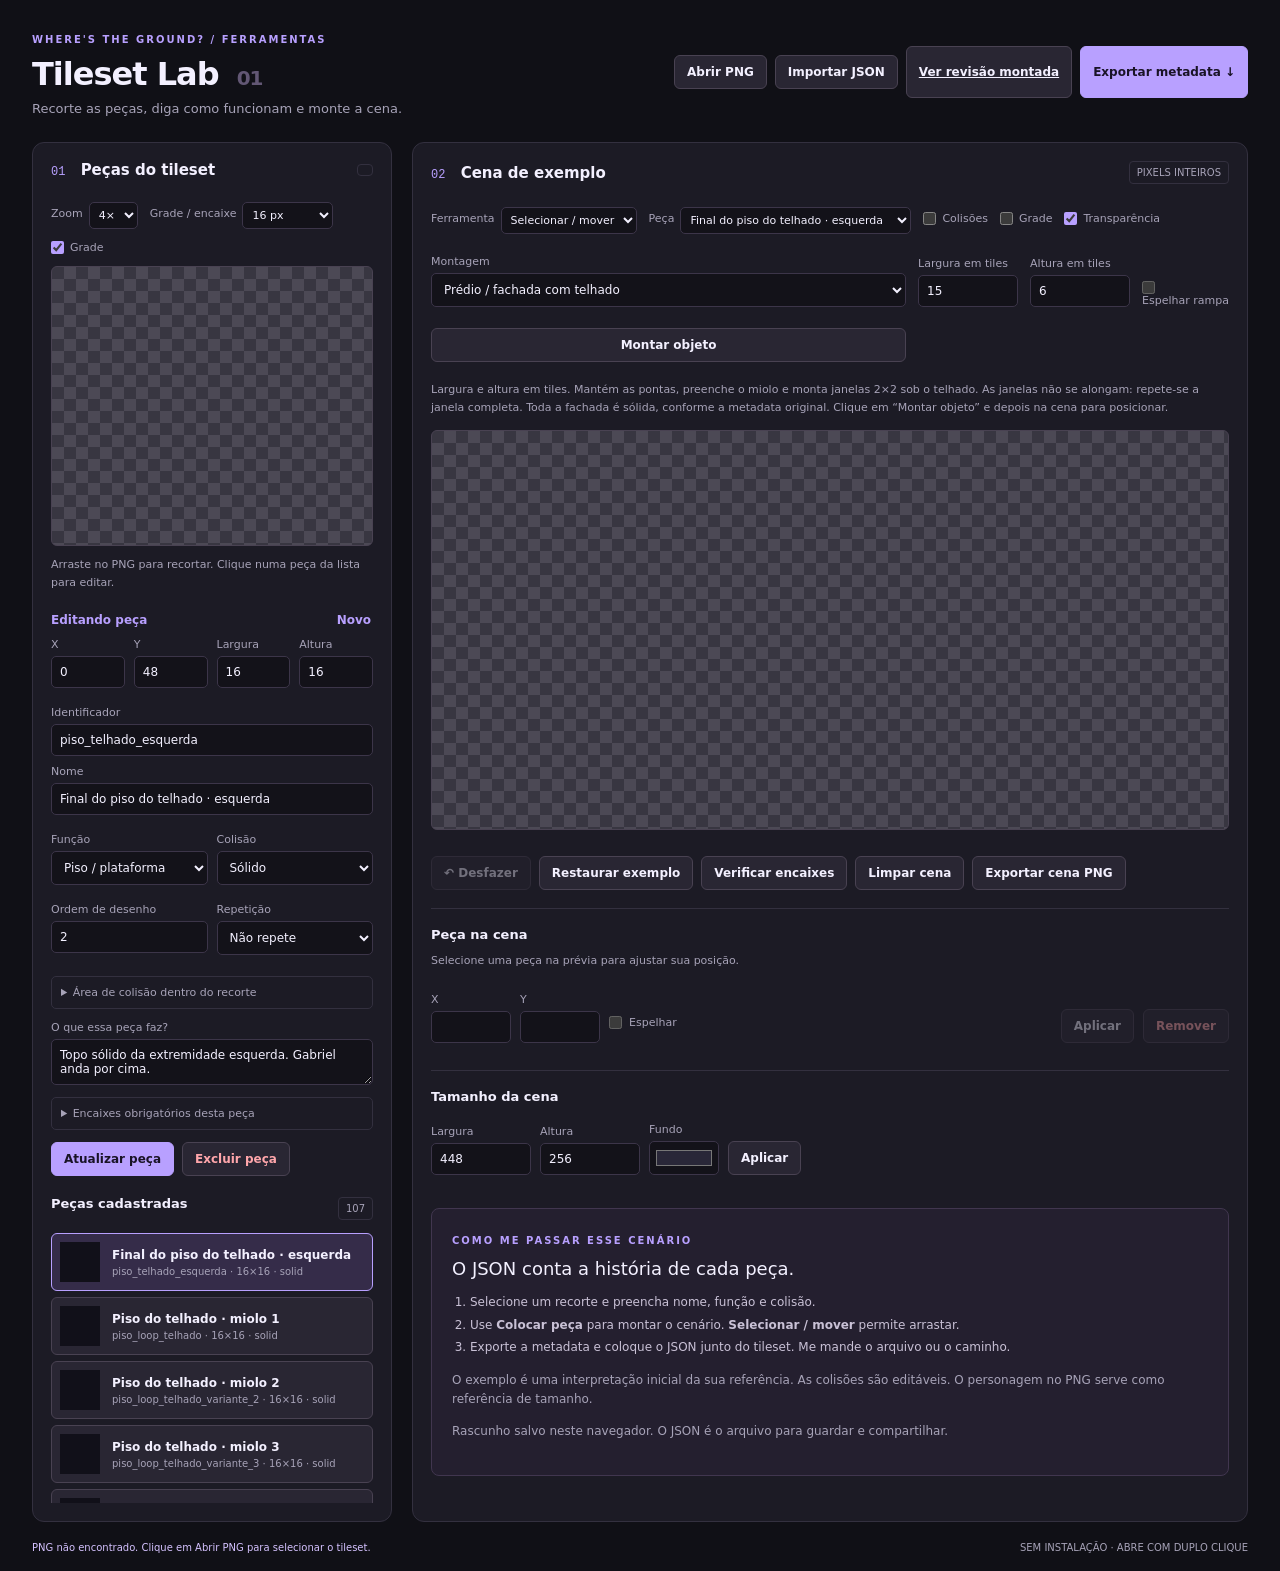
==== commit 4cfbd89d: "Update game and prepare GitHub Pages" ====
--- a/tools/tileset-editor.html
+++ b/tools/tileset-editor.html
@@ -5,8 +5,8 @@
   <meta name="viewport" content="width=device-width,initial-scale=1">
   <title>Tileset Lab · Where's the Ground?</title>
   <link rel="stylesheet" href="tileset-editor.css">
-  <script defer src="tileset-assemblies.js?v=modular-16"></script>
-  <script defer src="tileset-editor.js?v=modular-16"></script>
+  <script defer src="tileset-assemblies.js?v=review-ramps"></script>
+  <script defer src="tileset-editor.js?v=review-v4"></script>
 </head>
 <body>
   <header>
@@ -14,7 +14,7 @@
     <nav aria-label="Arquivos">
       <label class="button">Abrir PNG<input id="image-file" type="file" accept="image/png,image/webp"></label>
       <label class="button">Importar JSON<input id="json-file" type="file" accept="application/json,.json"></label>
-      <button id="export" class="primary">Exportar metadata ↓</button>
+      <a class="button" href="tileset-review.html">Ver revisão montada</a><button id="export" class="primary">Exportar metadata ↓</button>
     </nav>
   </header>
   <main>
@@ -37,7 +37,7 @@
         <label>Nome<input name="label" placeholder="ex.: Piso do telhado" required></label>
         <div class="fields two">
           <label>Função<select name="role"><option value="platform">Piso / plataforma</option><option value="terrain">Parede / fachada</option><option value="decoration">Decoração</option><option value="door">Porta / saída</option><option value="character">Personagem / referência</option></select></label>
-          <label>Colisão<select name="collision"><option value="none">Sem colisão</option><option value="solid">Sólido</option><option value="one-way">Plataforma: atravessa por baixo</option></select></label>
+          <label>Colisão<select name="collision"><option value="none">Sem colisão</option><option value="solid">Sólido</option><option value="slope">Rampa: perfil pixel a pixel</option><option value="one-way">Plataforma: atravessa por baixo</option></select></label>
         </div>
         <div class="fields two"><label>Ordem de desenho<input name="layer" type="number" value="10" required></label><label>Repetição<select name="repeat"><option value="none">Não repete</option><option value="x">Horizontal</option><option value="y">Vertical</option><option value="both">Horizontal e vertical</option></select></label></div>
         <details><summary>Área de colisão dentro do recorte</summary><p class="hint">Pixels relativos ao canto do recorte. Sem colisão, estes valores são ignorados.</p>
@@ -59,7 +59,7 @@
         <label class="check"><input id="scene-grid" type="checkbox">Grade</label>
         <label class="check"><input id="checker" type="checkbox" checked>Transparência</label>
       </div>
-      <div class="assembly-tools"><label>Montagem<select id="assembly"></select></label><label>Largura em tiles<input id="assembly-width" type="number" min="1" max="128" value="15"></label><label>Altura em tiles<input id="assembly-height" type="number" min="1" max="128" value="6"></label><button id="assembly-mode">Montar objeto</button></div>
+      <div class="assembly-tools"><label>Montagem<select id="assembly"></select></label><label>Largura em tiles<input id="assembly-width" type="number" min="1" max="128" value="15"></label><label>Altura em tiles<input id="assembly-height" type="number" min="1" max="128" value="6"></label><label><input id="assembly-flip" type="checkbox">Espelhar rampa</label><button id="assembly-mode">Montar objeto</button></div>
       <p id="assembly-description" class="hint"></p>
       <div class="scene-wrap checker"><canvas id="scene" aria-label="Prévia do cenário; clique para colocar ou mover peças"></canvas></div>
       <div class="scene-caption"><span id="scene-status"></span><span id="placement-count"></span></div>
@@ -77,13 +77,13 @@
     </section>
   </main>
   <footer><span id="status" role="status" aria-live="polite">Carregando tileset…</span><span>SEM INSTALAÇÃO · ABRE COM DUPLO CLIQUE</span></footer>
-  <dialog id="export-dialog"><div class="panel-heading"><h2>Metadata pronta</h2><form method="dialog"><button aria-label="Fechar exportação">×</button></form></div><p class="hint">Baixe o JSON ou copie o conteúdo. Guarde como <b>open_world_tileset.metadata.json</b> junto do PNG.</p><textarea id="json-output" rows="16" readonly aria-label="JSON da metadata"></textarea><div class="actions"><button id="download-json" class="primary">Baixar JSON</button><button id="copy-json">Copiar JSON</button></div><p id="export-status" class="hint" role="status"></p></dialog>
+  <dialog id="export-dialog"><div class="panel-heading"><h2>Metadata pronta</h2><form method="dialog"><button aria-label="Fechar exportação">×</button></form></div><p class="hint">Baixe o JSON ou copie o conteúdo. Esta revisão baixa como <b>open_world_tileset.review.metadata.json</b>, junto do PNG de revisão.</p><textarea id="json-output" rows="16" readonly aria-label="JSON da metadata"></textarea><div class="actions"><button id="download-json" class="primary">Baixar JSON</button><button id="copy-json">Copiar JSON</button></div><p id="export-status" class="hint" role="status"></p></dialog>
   <script id="default-metadata" type="application/json">
 {
   "version": 1,
-  "catalog": "open-world-16-v2",
+  "catalog": "open-world-16-review-v4",
   "image": {
-    "path": "assets/sprites/tilesets/open_world_tileset.png",
+    "path": "assets/sprites/tilesets/open_world_tileset.review.png",
     "width": 488,
     "height": 244
   },
@@ -700,7 +700,8 @@
         "family": "predio",
         "part": "baixo-miolo",
         "requiredNeighbors": []
-      }
+      },
+      "reviewChange": "updated"
     },
     {
       "id": "concreto_loop_baixo_variante_2",
@@ -728,7 +729,8 @@
         "family": "predio",
         "part": "baixo-miolo",
         "requiredNeighbors": []
-      }
+      },
+      "reviewChange": "updated"
     },
     {
       "id": "concreto_loop_baixo_variante_3",
@@ -756,7 +758,8 @@
         "family": "predio",
         "part": "baixo-miolo",
         "requiredNeighbors": []
-      }
+      },
+      "reviewChange": "updated"
     },
     {
       "id": "concreto_direito_baixo",
@@ -1611,7 +1614,1862 @@
       "collision": {
         "type": "none"
       },
-      "notes": "Referência de escala extraída do tileset. No jogo será substituído pelo Gabriel animado. Exceção à grade 16×16: não é peça de cenário."
+      "notes": "Referência de escala extraída do tileset. No jogo será substituído pelo Gabriel animado. Exceção à grade 16×16: não é peça de cenário.",
+      "reviewChange": "updated"
+    },
+    {
+      "id": "rampa_c1_f1",
+      "label": "Trecho inclinado · coluna 1, faixa 1",
+      "source": {
+        "x": 80,
+        "y": 0,
+        "w": 16,
+        "h": 16
+      },
+      "role": "terrain",
+      "layer": 1,
+      "repeat": "none",
+      "collision": {
+        "type": "slope",
+        "rect": {
+          "x": 0,
+          "y": 0,
+          "w": 16,
+          "h": 16
+        },
+        "heights": [
+          1,
+          0,
+          0,
+          0,
+          0,
+          0,
+          0,
+          0,
+          0,
+          0,
+          0,
+          0,
+          0,
+          0,
+          0,
+          0
+        ]
+      },
+      "notes": "Parte 16×16 de uma rampa transitável. Encaixa no miolo do telhado/concreto. Espelhar a montagem inteira para inverter o sentido, preservando a ordem dos tiles.",
+      "reviewChange": "new",
+      "assembly": {
+        "family": "rampa",
+        "part": "rampa_c1_f1",
+        "requiredNeighbors": []
+      }
+    },
+    {
+      "id": "rampa_c2_f1",
+      "label": "Trecho inclinado · coluna 2, faixa 1",
+      "source": {
+        "x": 96,
+        "y": 0,
+        "w": 16,
+        "h": 16
+      },
+      "role": "terrain",
+      "layer": 1,
+      "repeat": "none",
+      "collision": {
+        "type": "solid",
+        "rect": {
+          "x": 0,
+          "y": 0,
+          "w": 16,
+          "h": 16
+        }
+      },
+      "notes": "Parte 16×16 de uma rampa transitável. Encaixa no miolo do telhado/concreto. Espelhar a montagem inteira para inverter o sentido, preservando a ordem dos tiles.",
+      "reviewChange": "new",
+      "assembly": {
+        "family": "rampa",
+        "part": "rampa_c2_f1",
+        "requiredNeighbors": []
+      }
+    },
+    {
+      "id": "rampa_c3_f1",
+      "label": "Trecho inclinado · coluna 3, faixa 1",
+      "source": {
+        "x": 112,
+        "y": 0,
+        "w": 16,
+        "h": 16
+      },
+      "role": "terrain",
+      "layer": 1,
+      "repeat": "none",
+      "collision": {
+        "type": "slope",
+        "rect": {
+          "x": 0,
+          "y": 0,
+          "w": 16,
+          "h": 16
+        },
+        "heights": [
+          0,
+          0,
+          1,
+          1,
+          2,
+          2,
+          3,
+          3,
+          4,
+          4,
+          5,
+          5,
+          6,
+          6,
+          7,
+          7
+        ]
+      },
+      "notes": "Parte 16×16 de uma rampa transitável. Encaixa no miolo do telhado/concreto. Espelhar a montagem inteira para inverter o sentido, preservando a ordem dos tiles.",
+      "reviewChange": "new",
+      "assembly": {
+        "family": "rampa",
+        "part": "rampa_c3_f1",
+        "requiredNeighbors": []
+      }
+    },
+    {
+      "id": "rampa_c4_f1",
+      "label": "Trecho inclinado · coluna 4, faixa 1",
+      "source": {
+        "x": 128,
+        "y": 0,
+        "w": 16,
+        "h": 16
+      },
+      "role": "terrain",
+      "layer": 1,
+      "repeat": "none",
+      "collision": {
+        "type": "slope",
+        "rect": {
+          "x": 0,
+          "y": 0,
+          "w": 16,
+          "h": 16
+        },
+        "heights": [
+          7,
+          8,
+          8,
+          9,
+          9,
+          10,
+          10,
+          11,
+          11,
+          12,
+          12,
+          13,
+          13,
+          14,
+          14,
+          15
+        ]
+      },
+      "notes": "Parte 16×16 de uma rampa transitável. Encaixa no miolo do telhado/concreto. Espelhar a montagem inteira para inverter o sentido, preservando a ordem dos tiles.",
+      "reviewChange": "new",
+      "assembly": {
+        "family": "rampa",
+        "part": "rampa_c4_f1",
+        "requiredNeighbors": []
+      }
+    },
+    {
+      "id": "rampa_c1_f2",
+      "label": "Trecho inclinado · coluna 1, faixa 2",
+      "source": {
+        "x": 80,
+        "y": 16,
+        "w": 16,
+        "h": 16
+      },
+      "role": "terrain",
+      "layer": 1,
+      "repeat": "none",
+      "collision": {
+        "type": "slope",
+        "rect": {
+          "x": 0,
+          "y": 0,
+          "w": 16,
+          "h": 16
+        },
+        "heights": [
+          16,
+          16,
+          16,
+          0,
+          0,
+          0,
+          0,
+          0,
+          0,
+          0,
+          0,
+          0,
+          0,
+          0,
+          0,
+          0
+        ]
+      },
+      "notes": "Parte 16×16 de uma rampa transitável. Encaixa no miolo do telhado/concreto. Espelhar a montagem inteira para inverter o sentido, preservando a ordem dos tiles.",
+      "reviewChange": "new",
+      "assembly": {
+        "family": "rampa",
+        "part": "rampa_c1_f2",
+        "requiredNeighbors": []
+      }
+    },
+    {
+      "id": "rampa_c2_f2",
+      "label": "Trecho inclinado · coluna 2, faixa 2",
+      "source": {
+        "x": 96,
+        "y": 16,
+        "w": 16,
+        "h": 16
+      },
+      "role": "terrain",
+      "layer": 1,
+      "repeat": "none",
+      "collision": {
+        "type": "solid",
+        "rect": {
+          "x": 0,
+          "y": 0,
+          "w": 16,
+          "h": 16
+        }
+      },
+      "notes": "Parte 16×16 de uma rampa transitável. Encaixa no miolo do telhado/concreto. Espelhar a montagem inteira para inverter o sentido, preservando a ordem dos tiles.",
+      "reviewChange": "new",
+      "assembly": {
+        "family": "rampa",
+        "part": "rampa_c2_f2",
+        "requiredNeighbors": []
+      }
+    },
+    {
+      "id": "rampa_c3_f2",
+      "label": "Trecho inclinado · coluna 3, faixa 2",
+      "source": {
+        "x": 112,
+        "y": 16,
+        "w": 16,
+        "h": 16
+      },
+      "role": "terrain",
+      "layer": 1,
+      "repeat": "none",
+      "collision": {
+        "type": "solid",
+        "rect": {
+          "x": 0,
+          "y": 0,
+          "w": 16,
+          "h": 16
+        }
+      },
+      "notes": "Parte 16×16 de uma rampa transitável. Encaixa no miolo do telhado/concreto. Espelhar a montagem inteira para inverter o sentido, preservando a ordem dos tiles.",
+      "reviewChange": "new",
+      "assembly": {
+        "family": "rampa",
+        "part": "rampa_c3_f2",
+        "requiredNeighbors": []
+      }
+    },
+    {
+      "id": "rampa_c4_f2",
+      "label": "Trecho inclinado · coluna 4, faixa 2",
+      "source": {
+        "x": 128,
+        "y": 16,
+        "w": 16,
+        "h": 16
+      },
+      "role": "terrain",
+      "layer": 1,
+      "repeat": "none",
+      "collision": {
+        "type": "solid",
+        "rect": {
+          "x": 0,
+          "y": 0,
+          "w": 16,
+          "h": 16
+        }
+      },
+      "notes": "Parte 16×16 de uma rampa transitável. Encaixa no miolo do telhado/concreto. Espelhar a montagem inteira para inverter o sentido, preservando a ordem dos tiles.",
+      "reviewChange": "new",
+      "assembly": {
+        "family": "rampa",
+        "part": "rampa_c4_f2",
+        "requiredNeighbors": []
+      }
+    },
+    {
+      "id": "rampa_c5_f2",
+      "label": "Trecho inclinado · coluna 5, faixa 2",
+      "source": {
+        "x": 144,
+        "y": 16,
+        "w": 16,
+        "h": 16
+      },
+      "role": "terrain",
+      "layer": 1,
+      "repeat": "none",
+      "collision": {
+        "type": "slope",
+        "rect": {
+          "x": 0,
+          "y": 0,
+          "w": 16,
+          "h": 16
+        },
+        "heights": [
+          0,
+          0,
+          1,
+          1,
+          2,
+          2,
+          3,
+          3,
+          4,
+          4,
+          5,
+          5,
+          6,
+          6,
+          7,
+          7
+        ]
+      },
+      "notes": "Parte 16×16 de uma rampa transitável. Encaixa no miolo do telhado/concreto. Espelhar a montagem inteira para inverter o sentido, preservando a ordem dos tiles.",
+      "reviewChange": "new",
+      "assembly": {
+        "family": "rampa",
+        "part": "rampa_c5_f2",
+        "requiredNeighbors": []
+      }
+    },
+    {
+      "id": "rampa_c6_f2",
+      "label": "Trecho inclinado · coluna 6, faixa 2",
+      "source": {
+        "x": 160,
+        "y": 16,
+        "w": 16,
+        "h": 16
+      },
+      "role": "terrain",
+      "layer": 1,
+      "repeat": "none",
+      "collision": {
+        "type": "slope",
+        "rect": {
+          "x": 0,
+          "y": 0,
+          "w": 16,
+          "h": 16
+        },
+        "heights": [
+          7,
+          8,
+          8,
+          9,
+          9,
+          10,
+          10,
+          11,
+          11,
+          12,
+          12,
+          13,
+          13,
+          14,
+          14,
+          15
+        ]
+      },
+      "notes": "Parte 16×16 de uma rampa transitável. Encaixa no miolo do telhado/concreto. Espelhar a montagem inteira para inverter o sentido, preservando a ordem dos tiles.",
+      "reviewChange": "new",
+      "assembly": {
+        "family": "rampa",
+        "part": "rampa_c6_f2",
+        "requiredNeighbors": []
+      }
+    },
+    {
+      "id": "rampa_c1_f3",
+      "label": "Trecho inclinado · coluna 1, faixa 3",
+      "source": {
+        "x": 80,
+        "y": 32,
+        "w": 16,
+        "h": 16
+      },
+      "role": "terrain",
+      "layer": 1,
+      "repeat": "none",
+      "collision": {
+        "type": "slope",
+        "rect": {
+          "x": 0,
+          "y": 0,
+          "w": 16,
+          "h": 16
+        },
+        "heights": [
+          16,
+          16,
+          16,
+          0,
+          0,
+          0,
+          0,
+          0,
+          0,
+          0,
+          0,
+          0,
+          0,
+          0,
+          0,
+          0
+        ]
+      },
+      "notes": "Parte 16×16 de uma rampa transitável. Encaixa no miolo do telhado/concreto. Espelhar a montagem inteira para inverter o sentido, preservando a ordem dos tiles.",
+      "reviewChange": "new",
+      "assembly": {
+        "family": "rampa",
+        "part": "rampa_c1_f3",
+        "requiredNeighbors": []
+      }
+    },
+    {
+      "id": "rampa_c2_f3",
+      "label": "Trecho inclinado · coluna 2, faixa 3",
+      "source": {
+        "x": 96,
+        "y": 32,
+        "w": 16,
+        "h": 16
+      },
+      "role": "terrain",
+      "layer": 1,
+      "repeat": "none",
+      "collision": {
+        "type": "solid",
+        "rect": {
+          "x": 0,
+          "y": 0,
+          "w": 16,
+          "h": 16
+        }
+      },
+      "notes": "Parte 16×16 de uma rampa transitável. Encaixa no miolo do telhado/concreto. Espelhar a montagem inteira para inverter o sentido, preservando a ordem dos tiles.",
+      "reviewChange": "new",
+      "assembly": {
+        "family": "rampa",
+        "part": "rampa_c2_f3",
+        "requiredNeighbors": []
+      }
+    },
+    {
+      "id": "rampa_c3_f3",
+      "label": "Trecho inclinado · coluna 3, faixa 3",
+      "source": {
+        "x": 112,
+        "y": 32,
+        "w": 16,
+        "h": 16
+      },
+      "role": "terrain",
+      "layer": 1,
+      "repeat": "none",
+      "collision": {
+        "type": "solid",
+        "rect": {
+          "x": 0,
+          "y": 0,
+          "w": 16,
+          "h": 16
+        }
+      },
+      "notes": "Parte 16×16 de uma rampa transitável. Encaixa no miolo do telhado/concreto. Espelhar a montagem inteira para inverter o sentido, preservando a ordem dos tiles.",
+      "reviewChange": "new",
+      "assembly": {
+        "family": "rampa",
+        "part": "rampa_c3_f3",
+        "requiredNeighbors": []
+      }
+    },
+    {
+      "id": "rampa_c4_f3",
+      "label": "Trecho inclinado · coluna 4, faixa 3",
+      "source": {
+        "x": 128,
+        "y": 32,
+        "w": 16,
+        "h": 16
+      },
+      "role": "terrain",
+      "layer": 1,
+      "repeat": "none",
+      "collision": {
+        "type": "solid",
+        "rect": {
+          "x": 0,
+          "y": 0,
+          "w": 16,
+          "h": 16
+        }
+      },
+      "notes": "Parte 16×16 de uma rampa transitável. Encaixa no miolo do telhado/concreto. Espelhar a montagem inteira para inverter o sentido, preservando a ordem dos tiles.",
+      "reviewChange": "new",
+      "assembly": {
+        "family": "rampa",
+        "part": "rampa_c4_f3",
+        "requiredNeighbors": []
+      }
+    },
+    {
+      "id": "rampa_c5_f3",
+      "label": "Trecho inclinado · coluna 5, faixa 3",
+      "source": {
+        "x": 144,
+        "y": 32,
+        "w": 16,
+        "h": 16
+      },
+      "role": "terrain",
+      "layer": 1,
+      "repeat": "none",
+      "collision": {
+        "type": "solid",
+        "rect": {
+          "x": 0,
+          "y": 0,
+          "w": 16,
+          "h": 16
+        }
+      },
+      "notes": "Parte 16×16 de uma rampa transitável. Encaixa no miolo do telhado/concreto. Espelhar a montagem inteira para inverter o sentido, preservando a ordem dos tiles.",
+      "reviewChange": "new",
+      "assembly": {
+        "family": "rampa",
+        "part": "rampa_c5_f3",
+        "requiredNeighbors": []
+      }
+    },
+    {
+      "id": "rampa_c6_f3",
+      "label": "Trecho inclinado · coluna 6, faixa 3",
+      "source": {
+        "x": 160,
+        "y": 32,
+        "w": 16,
+        "h": 16
+      },
+      "role": "terrain",
+      "layer": 1,
+      "repeat": "none",
+      "collision": {
+        "type": "solid",
+        "rect": {
+          "x": 0,
+          "y": 0,
+          "w": 16,
+          "h": 16
+        }
+      },
+      "notes": "Parte 16×16 de uma rampa transitável. Encaixa no miolo do telhado/concreto. Espelhar a montagem inteira para inverter o sentido, preservando a ordem dos tiles.",
+      "reviewChange": "new",
+      "assembly": {
+        "family": "rampa",
+        "part": "rampa_c6_f3",
+        "requiredNeighbors": []
+      }
+    },
+    {
+      "id": "rampa_c7_f3",
+      "label": "Trecho inclinado · coluna 7, faixa 3",
+      "source": {
+        "x": 176,
+        "y": 32,
+        "w": 16,
+        "h": 16
+      },
+      "role": "terrain",
+      "layer": 1,
+      "repeat": "none",
+      "collision": {
+        "type": "slope",
+        "rect": {
+          "x": 0,
+          "y": 0,
+          "w": 16,
+          "h": 16
+        },
+        "heights": [
+          0,
+          0,
+          1,
+          1,
+          2,
+          2,
+          3,
+          3,
+          4,
+          4,
+          5,
+          5,
+          6,
+          6,
+          7,
+          7
+        ]
+      },
+      "notes": "Parte 16×16 de uma rampa transitável. Encaixa no miolo do telhado/concreto. Espelhar a montagem inteira para inverter o sentido, preservando a ordem dos tiles.",
+      "reviewChange": "new",
+      "assembly": {
+        "family": "rampa",
+        "part": "rampa_c7_f3",
+        "requiredNeighbors": []
+      }
+    },
+    {
+      "id": "rampa_c8_f3",
+      "label": "Trecho inclinado · coluna 8, faixa 3",
+      "source": {
+        "x": 192,
+        "y": 32,
+        "w": 16,
+        "h": 16
+      },
+      "role": "terrain",
+      "layer": 1,
+      "repeat": "none",
+      "collision": {
+        "type": "slope",
+        "rect": {
+          "x": 0,
+          "y": 0,
+          "w": 16,
+          "h": 16
+        },
+        "heights": [
+          7,
+          8,
+          8,
+          9,
+          9,
+          10,
+          10,
+          11,
+          11,
+          12,
+          12,
+          13,
+          13,
+          14,
+          14,
+          15
+        ]
+      },
+      "notes": "Parte 16×16 de uma rampa transitável. Encaixa no miolo do telhado/concreto. Espelhar a montagem inteira para inverter o sentido, preservando a ordem dos tiles.",
+      "reviewChange": "new",
+      "assembly": {
+        "family": "rampa",
+        "part": "rampa_c8_f3",
+        "requiredNeighbors": []
+      }
+    },
+    {
+      "id": "rampa_c1_f4",
+      "label": "Trecho inclinado · coluna 1, faixa 4",
+      "source": {
+        "x": 80,
+        "y": 48,
+        "w": 16,
+        "h": 16
+      },
+      "role": "terrain",
+      "layer": 1,
+      "repeat": "none",
+      "collision": {
+        "type": "slope",
+        "rect": {
+          "x": 0,
+          "y": 0,
+          "w": 16,
+          "h": 16
+        },
+        "heights": [
+          16,
+          16,
+          16,
+          0,
+          0,
+          0,
+          0,
+          0,
+          0,
+          0,
+          0,
+          0,
+          0,
+          0,
+          0,
+          0
+        ]
+      },
+      "notes": "Parte 16×16 de uma rampa transitável. Encaixa no miolo do telhado/concreto. Espelhar a montagem inteira para inverter o sentido, preservando a ordem dos tiles.",
+      "reviewChange": "new",
+      "assembly": {
+        "family": "rampa",
+        "part": "rampa_c1_f4",
+        "requiredNeighbors": []
+      }
+    },
+    {
+      "id": "rampa_c2_f4",
+      "label": "Trecho inclinado · coluna 2, faixa 4",
+      "source": {
+        "x": 96,
+        "y": 48,
+        "w": 16,
+        "h": 16
+      },
+      "role": "terrain",
+      "layer": 1,
+      "repeat": "none",
+      "collision": {
+        "type": "solid",
+        "rect": {
+          "x": 0,
+          "y": 0,
+          "w": 16,
+          "h": 16
+        }
+      },
+      "notes": "Parte 16×16 de uma rampa transitável. Encaixa no miolo do telhado/concreto. Espelhar a montagem inteira para inverter o sentido, preservando a ordem dos tiles.",
+      "reviewChange": "new",
+      "assembly": {
+        "family": "rampa",
+        "part": "rampa_c2_f4",
+        "requiredNeighbors": []
+      }
+    },
+    {
+      "id": "rampa_c3_f4",
+      "label": "Trecho inclinado · coluna 3, faixa 4",
+      "source": {
+        "x": 112,
+        "y": 48,
+        "w": 16,
+        "h": 16
+      },
+      "role": "terrain",
+      "layer": 1,
+      "repeat": "none",
+      "collision": {
+        "type": "solid",
+        "rect": {
+          "x": 0,
+          "y": 0,
+          "w": 16,
+          "h": 16
+        }
+      },
+      "notes": "Parte 16×16 de uma rampa transitável. Encaixa no miolo do telhado/concreto. Espelhar a montagem inteira para inverter o sentido, preservando a ordem dos tiles.",
+      "reviewChange": "new",
+      "assembly": {
+        "family": "rampa",
+        "part": "rampa_c3_f4",
+        "requiredNeighbors": []
+      }
+    },
+    {
+      "id": "rampa_c4_f4",
+      "label": "Trecho inclinado · coluna 4, faixa 4",
+      "source": {
+        "x": 128,
+        "y": 48,
+        "w": 16,
+        "h": 16
+      },
+      "role": "terrain",
+      "layer": 1,
+      "repeat": "none",
+      "collision": {
+        "type": "solid",
+        "rect": {
+          "x": 0,
+          "y": 0,
+          "w": 16,
+          "h": 16
+        }
+      },
+      "notes": "Parte 16×16 de uma rampa transitável. Encaixa no miolo do telhado/concreto. Espelhar a montagem inteira para inverter o sentido, preservando a ordem dos tiles.",
+      "reviewChange": "new",
+      "assembly": {
+        "family": "rampa",
+        "part": "rampa_c4_f4",
+        "requiredNeighbors": []
+      }
+    },
+    {
+      "id": "rampa_c5_f4",
+      "label": "Trecho inclinado · coluna 5, faixa 4",
+      "source": {
+        "x": 144,
+        "y": 48,
+        "w": 16,
+        "h": 16
+      },
+      "role": "terrain",
+      "layer": 1,
+      "repeat": "none",
+      "collision": {
+        "type": "solid",
+        "rect": {
+          "x": 0,
+          "y": 0,
+          "w": 16,
+          "h": 16
+        }
+      },
+      "notes": "Parte 16×16 de uma rampa transitável. Encaixa no miolo do telhado/concreto. Espelhar a montagem inteira para inverter o sentido, preservando a ordem dos tiles.",
+      "reviewChange": "new",
+      "assembly": {
+        "family": "rampa",
+        "part": "rampa_c5_f4",
+        "requiredNeighbors": []
+      }
+    },
+    {
+      "id": "rampa_c6_f4",
+      "label": "Trecho inclinado · coluna 6, faixa 4",
+      "source": {
+        "x": 160,
+        "y": 48,
+        "w": 16,
+        "h": 16
+      },
+      "role": "terrain",
+      "layer": 1,
+      "repeat": "none",
+      "collision": {
+        "type": "solid",
+        "rect": {
+          "x": 0,
+          "y": 0,
+          "w": 16,
+          "h": 16
+        }
+      },
+      "notes": "Parte 16×16 de uma rampa transitável. Encaixa no miolo do telhado/concreto. Espelhar a montagem inteira para inverter o sentido, preservando a ordem dos tiles.",
+      "reviewChange": "new",
+      "assembly": {
+        "family": "rampa",
+        "part": "rampa_c6_f4",
+        "requiredNeighbors": []
+      }
+    },
+    {
+      "id": "rampa_c7_f4",
+      "label": "Trecho inclinado · coluna 7, faixa 4",
+      "source": {
+        "x": 176,
+        "y": 48,
+        "w": 16,
+        "h": 16
+      },
+      "role": "terrain",
+      "layer": 1,
+      "repeat": "none",
+      "collision": {
+        "type": "solid",
+        "rect": {
+          "x": 0,
+          "y": 0,
+          "w": 16,
+          "h": 16
+        }
+      },
+      "notes": "Parte 16×16 de uma rampa transitável. Encaixa no miolo do telhado/concreto. Espelhar a montagem inteira para inverter o sentido, preservando a ordem dos tiles.",
+      "reviewChange": "new",
+      "assembly": {
+        "family": "rampa",
+        "part": "rampa_c7_f4",
+        "requiredNeighbors": []
+      }
+    },
+    {
+      "id": "rampa_c8_f4",
+      "label": "Trecho inclinado · coluna 8, faixa 4",
+      "source": {
+        "x": 192,
+        "y": 48,
+        "w": 16,
+        "h": 16
+      },
+      "role": "terrain",
+      "layer": 1,
+      "repeat": "none",
+      "collision": {
+        "type": "solid",
+        "rect": {
+          "x": 0,
+          "y": 0,
+          "w": 16,
+          "h": 16
+        }
+      },
+      "notes": "Parte 16×16 de uma rampa transitável. Encaixa no miolo do telhado/concreto. Espelhar a montagem inteira para inverter o sentido, preservando a ordem dos tiles.",
+      "reviewChange": "new",
+      "assembly": {
+        "family": "rampa",
+        "part": "rampa_c8_f4",
+        "requiredNeighbors": []
+      }
+    },
+    {
+      "id": "antena_c1_cima",
+      "label": "Antena · topo 1",
+      "source": {
+        "x": 80,
+        "y": 64,
+        "w": 16,
+        "h": 16
+      },
+      "role": "decoration",
+      "layer": 4,
+      "repeat": "none",
+      "collision": {
+        "type": "none"
+      },
+      "notes": "Braços e haste superior da antena, decoração sem colisão.",
+      "reviewChange": "new",
+      "assembly": {
+        "family": "antena",
+        "part": "antena_c1_cima",
+        "requiredNeighbors": []
+      }
+    },
+    {
+      "id": "antena_c2_cima",
+      "label": "Antena · topo 2",
+      "source": {
+        "x": 96,
+        "y": 64,
+        "w": 16,
+        "h": 16
+      },
+      "role": "decoration",
+      "layer": 4,
+      "repeat": "none",
+      "collision": {
+        "type": "none"
+      },
+      "notes": "Braços e haste superior da antena, decoração sem colisão.",
+      "reviewChange": "new",
+      "assembly": {
+        "family": "antena",
+        "part": "antena_c2_cima",
+        "requiredNeighbors": []
+      }
+    },
+    {
+      "id": "antena_c3_cima",
+      "label": "Antena · topo 3",
+      "source": {
+        "x": 112,
+        "y": 64,
+        "w": 16,
+        "h": 16
+      },
+      "role": "decoration",
+      "layer": 4,
+      "repeat": "none",
+      "collision": {
+        "type": "none"
+      },
+      "notes": "Braços e haste superior da antena, decoração sem colisão.",
+      "reviewChange": "new",
+      "assembly": {
+        "family": "antena",
+        "part": "antena_c3_cima",
+        "requiredNeighbors": []
+      }
+    },
+    {
+      "id": "antena_base",
+      "label": "Antena · base / haste",
+      "source": {
+        "x": 96,
+        "y": 80,
+        "w": 16,
+        "h": 16
+      },
+      "role": "decoration",
+      "layer": 4,
+      "repeat": "none",
+      "collision": {
+        "type": "none"
+      },
+      "notes": "Base da antena. Apoia no telhado; preservar o alinhamento com a haste superior.",
+      "reviewChange": "new",
+      "assembly": {
+        "family": "antena",
+        "part": "antena_base",
+        "requiredNeighbors": []
+      }
+    },
+    {
+      "id": "respiro_telhado",
+      "label": "Respiro / caninho do telhado",
+      "source": {
+        "x": 80,
+        "y": 96,
+        "w": 16,
+        "h": 16
+      },
+      "role": "decoration",
+      "layer": 4,
+      "repeat": "none",
+      "collision": {
+        "type": "none"
+      },
+      "notes": "Peça independente de 16×16. Função de obstáculo de fumaça em revisão com o autor.",
+      "reviewChange": "new",
+      "assembly": {
+        "family": "respiro",
+        "part": "respiro_telhado",
+        "requiredNeighbors": []
+      }
+    },
+    {
+      "id": "varal_0_0",
+      "label": "Varal · cima 1",
+      "source": {
+        "x": 96,
+        "y": 96,
+        "w": 16,
+        "h": 16
+      },
+      "role": "decoration",
+      "layer": 4,
+      "repeat": "none",
+      "collision": {
+        "type": "none"
+      },
+      "notes": "Parte do varal com postes, fio e roupas. Conservar os fragmentos de roupas entre tiles. Sem colisão.",
+      "reviewChange": "new",
+      "assembly": {
+        "family": "varal",
+        "part": "varal_0_0",
+        "requiredNeighbors": []
+      }
+    },
+    {
+      "id": "varal_0_1",
+      "label": "Varal · cima 2",
+      "source": {
+        "x": 112,
+        "y": 96,
+        "w": 16,
+        "h": 16
+      },
+      "role": "decoration",
+      "layer": 4,
+      "repeat": "x",
+      "collision": {
+        "type": "none"
+      },
+      "notes": "Parte do varal com postes, fio e roupas. Conservar os fragmentos de roupas entre tiles. Sem colisão.",
+      "reviewChange": "new",
+      "assembly": {
+        "family": "varal",
+        "part": "varal_0_1",
+        "requiredNeighbors": []
+      }
+    },
+    {
+      "id": "varal_0_2",
+      "label": "Varal · cima 3",
+      "source": {
+        "x": 128,
+        "y": 96,
+        "w": 16,
+        "h": 16
+      },
+      "role": "decoration",
+      "layer": 4,
+      "repeat": "x",
+      "collision": {
+        "type": "none"
+      },
+      "notes": "Parte do varal com postes, fio e roupas. Conservar os fragmentos de roupas entre tiles. Sem colisão.",
+      "reviewChange": "new",
+      "assembly": {
+        "family": "varal",
+        "part": "varal_0_2",
+        "requiredNeighbors": []
+      }
+    },
+    {
+      "id": "varal_0_3",
+      "label": "Varal · cima 4",
+      "source": {
+        "x": 144,
+        "y": 96,
+        "w": 16,
+        "h": 16
+      },
+      "role": "decoration",
+      "layer": 4,
+      "repeat": "none",
+      "collision": {
+        "type": "none"
+      },
+      "notes": "Parte do varal com postes, fio e roupas. Conservar os fragmentos de roupas entre tiles. Sem colisão.",
+      "reviewChange": "new",
+      "assembly": {
+        "family": "varal",
+        "part": "varal_0_3",
+        "requiredNeighbors": []
+      }
+    },
+    {
+      "id": "varal_1_0",
+      "label": "Varal · baixo 1",
+      "source": {
+        "x": 96,
+        "y": 112,
+        "w": 16,
+        "h": 16
+      },
+      "role": "decoration",
+      "layer": 4,
+      "repeat": "none",
+      "collision": {
+        "type": "none"
+      },
+      "notes": "Parte do varal com postes, fio e roupas. Conservar os fragmentos de roupas entre tiles. Sem colisão.",
+      "reviewChange": "new",
+      "assembly": {
+        "family": "varal",
+        "part": "varal_1_0",
+        "requiredNeighbors": []
+      }
+    },
+    {
+      "id": "varal_1_1",
+      "label": "Varal · baixo 2",
+      "source": {
+        "x": 112,
+        "y": 112,
+        "w": 16,
+        "h": 16
+      },
+      "role": "decoration",
+      "layer": 4,
+      "repeat": "x",
+      "collision": {
+        "type": "none"
+      },
+      "notes": "Parte do varal com postes, fio e roupas. Conservar os fragmentos de roupas entre tiles. Sem colisão.",
+      "reviewChange": "new",
+      "assembly": {
+        "family": "varal",
+        "part": "varal_1_1",
+        "requiredNeighbors": []
+      }
+    },
+    {
+      "id": "varal_1_2",
+      "label": "Varal · baixo 3",
+      "source": {
+        "x": 128,
+        "y": 112,
+        "w": 16,
+        "h": 16
+      },
+      "role": "decoration",
+      "layer": 4,
+      "repeat": "x",
+      "collision": {
+        "type": "none"
+      },
+      "notes": "Parte do varal com postes, fio e roupas. Conservar os fragmentos de roupas entre tiles. Sem colisão.",
+      "reviewChange": "new",
+      "assembly": {
+        "family": "varal",
+        "part": "varal_1_2",
+        "requiredNeighbors": []
+      }
+    },
+    {
+      "id": "varal_1_3",
+      "label": "Varal · baixo 4",
+      "source": {
+        "x": 144,
+        "y": 112,
+        "w": 16,
+        "h": 16
+      },
+      "role": "decoration",
+      "layer": 4,
+      "repeat": "none",
+      "collision": {
+        "type": "none"
+      },
+      "notes": "Parte do varal com postes, fio e roupas. Conservar os fragmentos de roupas entre tiles. Sem colisão. Este tile contém também a ponta esquerda do bloco/toldo vizinho; revisar a separação na arte.",
+      "reviewChange": "new",
+      "assembly": {
+        "family": "varal",
+        "part": "varal_1_3",
+        "requiredNeighbors": []
+      }
+    },
+    {
+      "id": "bloco_telhado_1",
+      "label": "Bloco / cobertura · parte 2",
+      "source": {
+        "x": 160,
+        "y": 112,
+        "w": 16,
+        "h": 16
+      },
+      "role": "decoration",
+      "layer": 4,
+      "repeat": "x",
+      "collision": {
+        "type": "none"
+      },
+      "notes": "Parte 16×16 do bloco ao lado do varal. Função em revisão; as pontas apoiam no telhado.",
+      "reviewChange": "new",
+      "assembly": {
+        "family": "bloco_telhado",
+        "part": "bloco_telhado_1",
+        "requiredNeighbors": []
+      }
+    },
+    {
+      "id": "bloco_telhado_2",
+      "label": "Bloco / cobertura · parte 3",
+      "source": {
+        "x": 176,
+        "y": 112,
+        "w": 16,
+        "h": 16
+      },
+      "role": "decoration",
+      "layer": 4,
+      "repeat": "x",
+      "collision": {
+        "type": "none"
+      },
+      "notes": "Parte 16×16 do bloco ao lado do varal. Função em revisão; as pontas apoiam no telhado.",
+      "reviewChange": "new",
+      "assembly": {
+        "family": "bloco_telhado",
+        "part": "bloco_telhado_2",
+        "requiredNeighbors": []
+      }
+    },
+    {
+      "id": "bloco_telhado_3",
+      "label": "Bloco / cobertura · parte 4",
+      "source": {
+        "x": 192,
+        "y": 112,
+        "w": 16,
+        "h": 16
+      },
+      "role": "decoration",
+      "layer": 4,
+      "repeat": "none",
+      "collision": {
+        "type": "none"
+      },
+      "notes": "Parte 16×16 do bloco ao lado do varal. Função em revisão; as pontas apoiam no telhado.",
+      "reviewChange": "new",
+      "assembly": {
+        "family": "bloco_telhado",
+        "part": "bloco_telhado_3",
+        "requiredNeighbors": []
+      }
+    },
+    {
+      "id": "caixa_dagua_0_0",
+      "label": "Caixa d’água · tampa 1",
+      "source": {
+        "x": 80,
+        "y": 128,
+        "w": 16,
+        "h": 16
+      },
+      "role": "decoration",
+      "layer": 4,
+      "repeat": "none",
+      "collision": {
+        "type": "none"
+      },
+      "notes": "Parte da caixa d’água; tampa e pés fecham o objeto, corpo repete verticalmente.",
+      "reviewChange": "new",
+      "assembly": {
+        "family": "caixa_dagua",
+        "part": "caixa_dagua_0_0",
+        "requiredNeighbors": []
+      }
+    },
+    {
+      "id": "caixa_dagua_0_1",
+      "label": "Caixa d’água · tampa 2",
+      "source": {
+        "x": 96,
+        "y": 128,
+        "w": 16,
+        "h": 16
+      },
+      "role": "decoration",
+      "layer": 4,
+      "repeat": "none",
+      "collision": {
+        "type": "none"
+      },
+      "notes": "Parte da caixa d’água; tampa e pés fecham o objeto, corpo repete verticalmente.",
+      "reviewChange": "new",
+      "assembly": {
+        "family": "caixa_dagua",
+        "part": "caixa_dagua_0_1",
+        "requiredNeighbors": []
+      }
+    },
+    {
+      "id": "caixa_dagua_1_0",
+      "label": "Caixa d’água · corpo 1",
+      "source": {
+        "x": 80,
+        "y": 144,
+        "w": 16,
+        "h": 16
+      },
+      "role": "decoration",
+      "layer": 4,
+      "repeat": "y",
+      "collision": {
+        "type": "none"
+      },
+      "notes": "Parte da caixa d’água; tampa e pés fecham o objeto, corpo repete verticalmente.",
+      "reviewChange": "new",
+      "assembly": {
+        "family": "caixa_dagua",
+        "part": "caixa_dagua_1_0",
+        "requiredNeighbors": []
+      }
+    },
+    {
+      "id": "caixa_dagua_1_1",
+      "label": "Caixa d’água · corpo 2",
+      "source": {
+        "x": 96,
+        "y": 144,
+        "w": 16,
+        "h": 16
+      },
+      "role": "decoration",
+      "layer": 4,
+      "repeat": "y",
+      "collision": {
+        "type": "none"
+      },
+      "notes": "Parte da caixa d’água; tampa e pés fecham o objeto, corpo repete verticalmente.",
+      "reviewChange": "new",
+      "assembly": {
+        "family": "caixa_dagua",
+        "part": "caixa_dagua_1_1",
+        "requiredNeighbors": []
+      }
+    },
+    {
+      "id": "caixa_dagua_2_0",
+      "label": "Caixa d’água · pés 1",
+      "source": {
+        "x": 80,
+        "y": 160,
+        "w": 16,
+        "h": 16
+      },
+      "role": "decoration",
+      "layer": 4,
+      "repeat": "none",
+      "collision": {
+        "type": "none"
+      },
+      "notes": "Parte da caixa d’água; tampa e pés fecham o objeto, corpo repete verticalmente.",
+      "reviewChange": "new",
+      "assembly": {
+        "family": "caixa_dagua",
+        "part": "caixa_dagua_2_0",
+        "requiredNeighbors": []
+      }
+    },
+    {
+      "id": "caixa_dagua_2_1",
+      "label": "Caixa d’água · pés 2",
+      "source": {
+        "x": 96,
+        "y": 160,
+        "w": 16,
+        "h": 16
+      },
+      "role": "decoration",
+      "layer": 4,
+      "repeat": "none",
+      "collision": {
+        "type": "none"
+      },
+      "notes": "Parte da caixa d’água; tampa e pés fecham o objeto, corpo repete verticalmente.",
+      "reviewChange": "new",
+      "assembly": {
+        "family": "caixa_dagua",
+        "part": "caixa_dagua_2_1",
+        "requiredNeighbors": []
+      }
+    },
+    {
+      "id": "acesso_caixa_0_1",
+      "label": "Entrada com caixa · faixa 1, parte 2",
+      "source": {
+        "x": 128,
+        "y": 128,
+        "w": 16,
+        "h": 16
+      },
+      "role": "decoration",
+      "layer": 4,
+      "repeat": "none",
+      "collision": {
+        "type": "none"
+      },
+      "notes": "Parte 16×16 da nova entrada com caixa d’água. A base da entrada apoia no telhado, à frente da mureta. Os pés da caixa e a cobertura compartilham a faixa central.",
+      "reviewChange": "new",
+      "assembly": {
+        "family": "acesso_caixa",
+        "part": "acesso_caixa_0_1",
+        "requiredNeighbors": []
+      }
+    },
+    {
+      "id": "acesso_caixa_0_2",
+      "label": "Entrada com caixa · faixa 1, parte 3",
+      "source": {
+        "x": 144,
+        "y": 128,
+        "w": 16,
+        "h": 16
+      },
+      "role": "decoration",
+      "layer": 4,
+      "repeat": "none",
+      "collision": {
+        "type": "none"
+      },
+      "notes": "Parte 16×16 da nova entrada com caixa d’água. A base da entrada apoia no telhado, à frente da mureta. Os pés da caixa e a cobertura compartilham a faixa central.",
+      "reviewChange": "new",
+      "assembly": {
+        "family": "acesso_caixa",
+        "part": "acesso_caixa_0_2",
+        "requiredNeighbors": []
+      }
+    },
+    {
+      "id": "acesso_caixa_1_1",
+      "label": "Entrada com caixa · faixa 2, parte 2",
+      "source": {
+        "x": 128,
+        "y": 144,
+        "w": 16,
+        "h": 16
+      },
+      "role": "decoration",
+      "layer": 4,
+      "repeat": "none",
+      "collision": {
+        "type": "none"
+      },
+      "notes": "Parte 16×16 da nova entrada com caixa d’água. A base da entrada apoia no telhado, à frente da mureta. Os pés da caixa e a cobertura compartilham a faixa central.",
+      "reviewChange": "new",
+      "assembly": {
+        "family": "acesso_caixa",
+        "part": "acesso_caixa_1_1",
+        "requiredNeighbors": []
+      }
+    },
+    {
+      "id": "acesso_caixa_1_2",
+      "label": "Entrada com caixa · faixa 2, parte 3",
+      "source": {
+        "x": 144,
+        "y": 144,
+        "w": 16,
+        "h": 16
+      },
+      "role": "decoration",
+      "layer": 4,
+      "repeat": "none",
+      "collision": {
+        "type": "none"
+      },
+      "notes": "Parte 16×16 da nova entrada com caixa d’água. A base da entrada apoia no telhado, à frente da mureta. Os pés da caixa e a cobertura compartilham a faixa central.",
+      "reviewChange": "new",
+      "assembly": {
+        "family": "acesso_caixa",
+        "part": "acesso_caixa_1_2",
+        "requiredNeighbors": []
+      }
+    },
+    {
+      "id": "acesso_caixa_2_1",
+      "label": "Entrada com caixa · faixa 3, parte 2",
+      "source": {
+        "x": 128,
+        "y": 160,
+        "w": 16,
+        "h": 16
+      },
+      "role": "decoration",
+      "layer": 4,
+      "repeat": "none",
+      "collision": {
+        "type": "none"
+      },
+      "notes": "Parte 16×16 da nova entrada com caixa d’água. A base da entrada apoia no telhado, à frente da mureta. Os pés da caixa e a cobertura compartilham a faixa central.",
+      "reviewChange": "new",
+      "assembly": {
+        "family": "acesso_caixa",
+        "part": "acesso_caixa_2_1",
+        "requiredNeighbors": []
+      }
+    },
+    {
+      "id": "acesso_caixa_2_2",
+      "label": "Entrada com caixa · faixa 3, parte 3",
+      "source": {
+        "x": 144,
+        "y": 160,
+        "w": 16,
+        "h": 16
+      },
+      "role": "decoration",
+      "layer": 4,
+      "repeat": "none",
+      "collision": {
+        "type": "none"
+      },
+      "notes": "Parte 16×16 da nova entrada com caixa d’água. A base da entrada apoia no telhado, à frente da mureta. Os pés da caixa e a cobertura compartilham a faixa central.",
+      "reviewChange": "new",
+      "assembly": {
+        "family": "acesso_caixa",
+        "part": "acesso_caixa_2_2",
+        "requiredNeighbors": []
+      }
+    },
+    {
+      "id": "acesso_caixa_3_0",
+      "label": "Entrada com caixa · faixa 4, parte 1",
+      "source": {
+        "x": 112,
+        "y": 176,
+        "w": 16,
+        "h": 16
+      },
+      "role": "decoration",
+      "layer": 4,
+      "repeat": "none",
+      "collision": {
+        "type": "none"
+      },
+      "notes": "Parte 16×16 da nova entrada com caixa d’água. A base da entrada apoia no telhado, à frente da mureta. Os pés da caixa e a cobertura compartilham a faixa central.",
+      "reviewChange": "new",
+      "assembly": {
+        "family": "acesso_caixa",
+        "part": "acesso_caixa_3_0",
+        "requiredNeighbors": []
+      }
+    },
+    {
+      "id": "acesso_caixa_3_1",
+      "label": "Entrada com caixa · faixa 4, parte 2",
+      "source": {
+        "x": 128,
+        "y": 176,
+        "w": 16,
+        "h": 16
+      },
+      "role": "decoration",
+      "layer": 4,
+      "repeat": "none",
+      "collision": {
+        "type": "none"
+      },
+      "notes": "Parte 16×16 da nova entrada com caixa d’água. A base da entrada apoia no telhado, à frente da mureta. Os pés da caixa e a cobertura compartilham a faixa central.",
+      "reviewChange": "new",
+      "assembly": {
+        "family": "acesso_caixa",
+        "part": "acesso_caixa_3_1",
+        "requiredNeighbors": []
+      }
+    },
+    {
+      "id": "acesso_caixa_3_2",
+      "label": "Entrada com caixa · faixa 4, parte 3",
+      "source": {
+        "x": 144,
+        "y": 176,
+        "w": 16,
+        "h": 16
+      },
+      "role": "decoration",
+      "layer": 4,
+      "repeat": "none",
+      "collision": {
+        "type": "none"
+      },
+      "notes": "Parte 16×16 da nova entrada com caixa d’água. A base da entrada apoia no telhado, à frente da mureta. Os pés da caixa e a cobertura compartilham a faixa central.",
+      "reviewChange": "new",
+      "assembly": {
+        "family": "acesso_caixa",
+        "part": "acesso_caixa_3_2",
+        "requiredNeighbors": []
+      }
+    },
+    {
+      "id": "acesso_caixa_3_3",
+      "label": "Entrada com caixa · faixa 4, parte 4",
+      "source": {
+        "x": 160,
+        "y": 176,
+        "w": 16,
+        "h": 16
+      },
+      "role": "decoration",
+      "layer": 4,
+      "repeat": "none",
+      "collision": {
+        "type": "none"
+      },
+      "notes": "Parte 16×16 da nova entrada com caixa d’água. A base da entrada apoia no telhado, à frente da mureta. Os pés da caixa e a cobertura compartilham a faixa central.",
+      "reviewChange": "new",
+      "assembly": {
+        "family": "acesso_caixa",
+        "part": "acesso_caixa_3_3",
+        "requiredNeighbors": []
+      }
+    },
+    {
+      "id": "acesso_caixa_4_0",
+      "label": "Entrada com caixa · faixa 5, parte 1",
+      "source": {
+        "x": 112,
+        "y": 192,
+        "w": 16,
+        "h": 16
+      },
+      "role": "decoration",
+      "layer": 4,
+      "repeat": "none",
+      "collision": {
+        "type": "none"
+      },
+      "notes": "Parte 16×16 da nova entrada com caixa d’água. A base da entrada apoia no telhado, à frente da mureta. Os pés da caixa e a cobertura compartilham a faixa central.",
+      "reviewChange": "new",
+      "assembly": {
+        "family": "acesso_caixa",
+        "part": "acesso_caixa_4_0",
+        "requiredNeighbors": []
+      }
+    },
+    {
+      "id": "acesso_caixa_4_1",
+      "label": "Entrada com caixa · faixa 5, parte 2",
+      "source": {
+        "x": 128,
+        "y": 192,
+        "w": 16,
+        "h": 16
+      },
+      "role": "door",
+      "layer": 4,
+      "repeat": "none",
+      "collision": {
+        "type": "none"
+      },
+      "notes": "Parte 16×16 da nova entrada com caixa d’água. A base da entrada apoia no telhado, à frente da mureta. Os pés da caixa e a cobertura compartilham a faixa central.",
+      "reviewChange": "new",
+      "assembly": {
+        "family": "acesso_caixa",
+        "part": "acesso_caixa_4_1",
+        "requiredNeighbors": []
+      }
+    },
+    {
+      "id": "acesso_caixa_4_2",
+      "label": "Entrada com caixa · faixa 5, parte 3",
+      "source": {
+        "x": 144,
+        "y": 192,
+        "w": 16,
+        "h": 16
+      },
+      "role": "door",
+      "layer": 4,
+      "repeat": "none",
+      "collision": {
+        "type": "none"
+      },
+      "notes": "Parte 16×16 da nova entrada com caixa d’água. A base da entrada apoia no telhado, à frente da mureta. Os pés da caixa e a cobertura compartilham a faixa central.",
+      "reviewChange": "new",
+      "assembly": {
+        "family": "acesso_caixa",
+        "part": "acesso_caixa_4_2",
+        "requiredNeighbors": []
+      }
+    },
+    {
+      "id": "acesso_caixa_4_3",
+      "label": "Entrada com caixa · faixa 5, parte 4",
+      "source": {
+        "x": 160,
+        "y": 192,
+        "w": 16,
+        "h": 16
+      },
+      "role": "decoration",
+      "layer": 4,
+      "repeat": "none",
+      "collision": {
+        "type": "none"
+      },
+      "notes": "Parte 16×16 da nova entrada com caixa d’água. A base da entrada apoia no telhado, à frente da mureta. Os pés da caixa e a cobertura compartilham a faixa central.",
+      "reviewChange": "new",
+      "assembly": {
+        "family": "acesso_caixa",
+        "part": "acesso_caixa_4_3",
+        "requiredNeighbors": []
+      }
+    },
+    {
+      "id": "acesso_caixa_5_0",
+      "label": "Entrada com caixa · faixa 6, parte 1",
+      "source": {
+        "x": 112,
+        "y": 208,
+        "w": 16,
+        "h": 16
+      },
+      "role": "decoration",
+      "layer": 4,
+      "repeat": "none",
+      "collision": {
+        "type": "none"
+      },
+      "notes": "Parte 16×16 da nova entrada com caixa d’água. A base da entrada apoia no telhado, à frente da mureta. Os pés da caixa e a cobertura compartilham a faixa central.",
+      "reviewChange": "new",
+      "assembly": {
+        "family": "acesso_caixa",
+        "part": "acesso_caixa_5_0",
+        "requiredNeighbors": []
+      }
+    },
+    {
+      "id": "acesso_caixa_5_1",
+      "label": "Entrada com caixa · faixa 6, parte 2",
+      "source": {
+        "x": 128,
+        "y": 208,
+        "w": 16,
+        "h": 16
+      },
+      "role": "door",
+      "layer": 4,
+      "repeat": "none",
+      "collision": {
+        "type": "none"
+      },
+      "notes": "Parte 16×16 da nova entrada com caixa d’água. A base da entrada apoia no telhado, à frente da mureta. Os pés da caixa e a cobertura compartilham a faixa central.",
+      "reviewChange": "new",
+      "assembly": {
+        "family": "acesso_caixa",
+        "part": "acesso_caixa_5_1",
+        "requiredNeighbors": []
+      }
+    },
+    {
+      "id": "acesso_caixa_5_2",
+      "label": "Entrada com caixa · faixa 6, parte 3",
+      "source": {
+        "x": 144,
+        "y": 208,
+        "w": 16,
+        "h": 16
+      },
+      "role": "door",
+      "layer": 4,
+      "repeat": "none",
+      "collision": {
+        "type": "none"
+      },
+      "notes": "Parte 16×16 da nova entrada com caixa d’água. A base da entrada apoia no telhado, à frente da mureta. Os pés da caixa e a cobertura compartilham a faixa central.",
+      "reviewChange": "new",
+      "assembly": {
+        "family": "acesso_caixa",
+        "part": "acesso_caixa_5_2",
+        "requiredNeighbors": []
+      }
+    },
+    {
+      "id": "acesso_caixa_5_3",
+      "label": "Entrada com caixa · faixa 6, parte 4",
+      "source": {
+        "x": 160,
+        "y": 208,
+        "w": 16,
+        "h": 16
+      },
+      "role": "decoration",
+      "layer": 4,
+      "repeat": "none",
+      "collision": {
+        "type": "none"
+      },
+      "notes": "Parte 16×16 da nova entrada com caixa d’água. A base da entrada apoia no telhado, à frente da mureta. Os pés da caixa e a cobertura compartilham a faixa central.",
+      "reviewChange": "new",
+      "assembly": {
+        "family": "acesso_caixa",
+        "part": "acesso_caixa_5_3",
+        "requiredNeighbors": []
+      }
     }
   ],
   "assemblies": [
@@ -1778,884 +3636,4625 @@
         "cano_pendente"
       ],
       "notes": "Coluna de cano. Aumente a altura repetindo a peça 16×16."
+    },
+    {
+      "id": "rampa",
+      "label": "Rampa de telhado / concreto",
+      "type": "pattern",
+      "minWidth": 8,
+      "minHeight": 4,
+      "defaultWidth": 8,
+      "defaultHeight": 4,
+      "rows": [
+        [
+          "rampa_c1_f1",
+          "rampa_c2_f1",
+          "rampa_c3_f1",
+          "rampa_c4_f1",
+          null,
+          null,
+          null,
+          null
+        ],
+        [
+          "rampa_c1_f2",
+          "rampa_c2_f2",
+          "rampa_c3_f2",
+          "rampa_c4_f2",
+          "rampa_c5_f2",
+          "rampa_c6_f2",
+          null,
+          null
+        ],
+        [
+          "rampa_c1_f3",
+          "rampa_c2_f3",
+          "rampa_c3_f3",
+          "rampa_c4_f3",
+          "rampa_c5_f3",
+          "rampa_c6_f3",
+          "rampa_c7_f3",
+          "rampa_c8_f3"
+        ],
+        [
+          "rampa_c1_f4",
+          "rampa_c2_f4",
+          "rampa_c3_f4",
+          "rampa_c4_f4",
+          "rampa_c5_f4",
+          "rampa_c6_f4",
+          "rampa_c7_f4",
+          "rampa_c8_f4"
+        ]
+      ],
+      "notes": "Rampa transitável de 26 tiles, encaixada entre miolos de telhado/concreto com desnível de 48 pixels. Espelhar a montagem inteira na horizontal para subir ou descer; nunca inverter somente os sprites mantendo a ordem dos tiles. Não esticar o desenho.",
+      "reviewChange": "new",
+      "surface": {
+        "type": "heightfield",
+        "heights": [
+          1,
+          0,
+          0,
+          0,
+          0,
+          0,
+          0,
+          0,
+          0,
+          0,
+          0,
+          0,
+          0,
+          0,
+          0,
+          0,
+          0,
+          0,
+          0,
+          0,
+          0,
+          0,
+          0,
+          0,
+          0,
+          0,
+          0,
+          0,
+          0,
+          0,
+          0,
+          0,
+          0,
+          0,
+          1,
+          1,
+          2,
+          2,
+          3,
+          3,
+          4,
+          4,
+          5,
+          5,
+          6,
+          6,
+          7,
+          7,
+          7,
+          8,
+          8,
+          9,
+          9,
+          10,
+          10,
+          11,
+          11,
+          12,
+          12,
+          13,
+          13,
+          14,
+          14,
+          15,
+          16,
+          16,
+          17,
+          17,
+          18,
+          18,
+          19,
+          19,
+          20,
+          20,
+          21,
+          21,
+          22,
+          22,
+          23,
+          23,
+          23,
+          24,
+          24,
+          25,
+          25,
+          26,
+          26,
+          27,
+          27,
+          28,
+          28,
+          29,
+          29,
+          30,
+          30,
+          31,
+          32,
+          32,
+          33,
+          33,
+          34,
+          34,
+          35,
+          35,
+          36,
+          36,
+          37,
+          37,
+          38,
+          38,
+          39,
+          39,
+          39,
+          40,
+          40,
+          41,
+          41,
+          42,
+          42,
+          43,
+          43,
+          44,
+          44,
+          45,
+          45,
+          46,
+          46,
+          47
+        ],
+        "rise": 48,
+        "flip": "horizontal",
+        "attachment": "roof-concrete-middle"
+      },
+      "interiorJoin": {
+        "replacements": {
+          "rampa_c1_f1": "piso_loop_telhado",
+          "rampa_c1_f2": "concreto_loop_cima",
+          "rampa_c1_f3": "concreto_loop_meio",
+          "rampa_c1_f4": "concreto_loop_meio"
+        },
+        "notes": "A primeira coluna do desenho é acabamento externo. Ao encaixar dentro do telhado, substituir por miolos; ao espelhar, a substituição vai para a coluna da direita."
+      }
+    },
+    {
+      "id": "antena",
+      "label": "Antena de televisão",
+      "type": "pattern",
+      "minWidth": 3,
+      "minHeight": 2,
+      "defaultWidth": 3,
+      "defaultHeight": 2,
+      "rows": [
+        [
+          "antena_c1_cima",
+          "antena_c2_cima",
+          "antena_c3_cima"
+        ],
+        [
+          null,
+          "antena_base",
+          null
+        ]
+      ],
+      "notes": "Quatro peças 16×16. Braços no topo e haste ao centro, com a base no telhado.",
+      "reviewChange": "new"
+    },
+    {
+      "id": "respiro",
+      "label": "Respiro do telhado",
+      "type": "pattern",
+      "minWidth": 1,
+      "minHeight": 1,
+      "defaultWidth": 1,
+      "defaultHeight": 1,
+      "rows": [
+        [
+          "respiro_telhado"
+        ]
+      ],
+      "notes": "Caninho metálico de uma peça 16×16.",
+      "reviewChange": "new"
+    },
+    {
+      "id": "varal",
+      "label": "Varal com roupas",
+      "type": "pattern",
+      "minWidth": 4,
+      "minHeight": 2,
+      "defaultWidth": 4,
+      "defaultHeight": 2,
+      "rows": [
+        [
+          "varal_0_0",
+          "varal_0_1",
+          "varal_0_2",
+          "varal_0_3"
+        ],
+        [
+          "varal_1_0",
+          "varal_1_1",
+          "varal_1_2",
+          "varal_1_3"
+        ]
+      ],
+      "notes": "Oito partes de 16×16. Repetir os módulos centrais entre os postes para ampliar, revisando os encaixes das roupas.",
+      "reviewChange": "new"
+    },
+    {
+      "id": "bloco_telhado",
+      "label": "Bloco ao lado do varal",
+      "type": "pattern",
+      "minWidth": 4,
+      "minHeight": 1,
+      "defaultWidth": 4,
+      "defaultHeight": 1,
+      "rows": [
+        [
+          "varal_1_3",
+          "bloco_telhado_1",
+          "bloco_telhado_2",
+          "bloco_telhado_3"
+        ]
+      ],
+      "notes": "Quatro tiles formam o bloco/cobertura. A ponta esquerda compartilha um tile com o poste do varal; confirmar antes de separar os objetos.",
+      "reviewChange": "new"
+    },
+    {
+      "id": "caixa_dagua",
+      "label": "Caixa d’água expansível",
+      "type": "stack",
+      "minWidth": 2,
+      "minHeight": 3,
+      "defaultWidth": 2,
+      "defaultHeight": 3,
+      "top": [
+        "caixa_dagua_0_0",
+        "caixa_dagua_0_1"
+      ],
+      "middle": [
+        "caixa_dagua_1_0",
+        "caixa_dagua_1_1"
+      ],
+      "bottom": [
+        "caixa_dagua_2_0",
+        "caixa_dagua_2_1"
+      ],
+      "notes": "Duas colunas. Tampa e pés mantidos; repita as duas partes do corpo para aumentar a altura.",
+      "reviewChange": "new"
+    },
+    {
+      "id": "acesso_caixa",
+      "label": "Entrada com caixa d’água",
+      "type": "pattern",
+      "minWidth": 4,
+      "minHeight": 6,
+      "defaultWidth": 4,
+      "defaultHeight": 6,
+      "rows": [
+        [
+          null,
+          "acesso_caixa_0_1",
+          "acesso_caixa_0_2",
+          null
+        ],
+        [
+          null,
+          "acesso_caixa_1_1",
+          "acesso_caixa_1_2",
+          null
+        ],
+        [
+          null,
+          "acesso_caixa_2_1",
+          "acesso_caixa_2_2",
+          null
+        ],
+        [
+          "acesso_caixa_3_0",
+          "acesso_caixa_3_1",
+          "acesso_caixa_3_2",
+          "acesso_caixa_3_3"
+        ],
+        [
+          "acesso_caixa_4_0",
+          "acesso_caixa_4_1",
+          "acesso_caixa_4_2",
+          "acesso_caixa_4_3"
+        ],
+        [
+          "acesso_caixa_5_0",
+          "acesso_caixa_5_1",
+          "acesso_caixa_5_2",
+          "acesso_caixa_5_3"
+        ]
+      ],
+      "notes": "18 peças formam a caixa menor e a entrada, incluindo a ponta acima da tampa. Apoiar a base diretamente no telhado. Os pés e a cobertura foram desenhados juntos: conservar esta montagem.",
+      "reviewChange": "new"
     }
   ],
   "reviewNotes": [
-    "Prédio e janelas mantêm colisão sólida como nas definições fornecidas.",
-    "A entrada apoia diretamente no telhado e aparece à frente da mureta, conforme a orientação do autor. Continua sem colisão de movimento; revisar se alguma parte deve bloquear o jogador.",
-    "Mureta, corrimão e ventilação foram tratados como decoração ao fundo, sem colisão; revisar se algum deve bloquear o jogador.",
-    "O destino da porta ainda não foi especificado.",
-    "Somente o personagem de referência foge do recorte 16×16. As margens transparentes de cada tile foram preservadas."
+    "Revisão extraída do Aseprite salvo; o PNG e a metadata usados pelo jogo continuam sendo a versão aprovada anterior.",
+    "Todas as peças novas são recortes 16×16. Montagens grandes juntam as partes, sem esticar o atlas.",
+    "A caixa d’água permite repetir o corpo verticalmente; há exemplos de duas alturas.",
+    "O tile da ponta direita inferior do varal contém também a ponta do bloco vizinho. Separar estes pixels na arte se os objetos precisarem ser usados isoladamente.",
+    "Os pés da caixa menor e o topo da nova entrada compartilham tiles. A montagem preserva a composição original.",
+    "A função do obstáculo de fumaça e suas forças de knockback serão registradas conforme a confirmação do autor.",
+    "A rampa é piso transitável: encaixa no meio do telhado/concreto, com colisão seguindo a borda pixel a pixel. O espelhamento troca a ordem das peças e a direção da inclinação."
   ],
   "scene": {
-    "width": 240,
-    "height": 176,
+    "width": 448,
+    "height": 256,
     "background": "#292738",
     "placements": [
       {
         "id": "p1",
         "tileId": "piso_telhado_esquerda",
         "x": 0,
-        "y": 80,
+        "y": 128,
         "flipX": false
       },
       {
         "id": "p2",
         "tileId": "piso_loop_telhado",
         "x": 16,
-        "y": 80,
+        "y": 128,
         "flipX": false
       },
       {
         "id": "p3",
         "tileId": "piso_loop_telhado_variante_2",
         "x": 32,
-        "y": 80,
+        "y": 128,
         "flipX": false
       },
       {
         "id": "p4",
         "tileId": "piso_loop_telhado_variante_3",
         "x": 48,
-        "y": 80,
+        "y": 128,
         "flipX": false
       },
       {
         "id": "p5",
         "tileId": "piso_loop_telhado",
         "x": 64,
-        "y": 80,
+        "y": 128,
         "flipX": false
       },
       {
         "id": "p6",
         "tileId": "piso_loop_telhado_variante_2",
         "x": 80,
-        "y": 80,
+        "y": 128,
         "flipX": false
       },
       {
         "id": "p7",
         "tileId": "piso_loop_telhado_variante_3",
         "x": 96,
-        "y": 80,
+        "y": 128,
         "flipX": false
       },
       {
         "id": "p8",
         "tileId": "piso_loop_telhado",
         "x": 112,
-        "y": 80,
+        "y": 128,
         "flipX": false
       },
       {
         "id": "p9",
         "tileId": "piso_loop_telhado_variante_2",
         "x": 128,
-        "y": 80,
+        "y": 128,
         "flipX": false
       },
       {
         "id": "p10",
         "tileId": "piso_loop_telhado_variante_3",
         "x": 144,
-        "y": 80,
+        "y": 128,
         "flipX": false
       },
       {
         "id": "p11",
         "tileId": "piso_loop_telhado",
         "x": 160,
-        "y": 80,
+        "y": 128,
         "flipX": false
       },
       {
         "id": "p12",
         "tileId": "piso_loop_telhado_variante_2",
         "x": 176,
-        "y": 80,
+        "y": 128,
         "flipX": false
       },
       {
         "id": "p13",
         "tileId": "piso_loop_telhado_variante_3",
         "x": 192,
-        "y": 80,
+        "y": 128,
         "flipX": false
       },
       {
         "id": "p14",
         "tileId": "piso_loop_telhado",
         "x": 208,
-        "y": 80,
+        "y": 128,
         "flipX": false
       },
       {
         "id": "p15",
+        "tileId": "piso_loop_telhado_variante_2",
+        "x": 224,
+        "y": 128,
+        "flipX": false
+      },
+      {
+        "id": "p16",
         "tileId": "piso_telhado_direita",
-        "x": 224,
-        "y": 80,
-        "flipX": false
-      },
-      {
-        "id": "p16",
+        "x": 240,
+        "y": 128,
+        "flipX": false
+      },
+      {
+        "id": "p17",
         "tileId": "concreto_esquerdo_cima",
         "x": 0,
-        "y": 96,
-        "flipX": false
-      },
-      {
-        "id": "p17",
+        "y": 144,
+        "flipX": false
+      },
+      {
+        "id": "p18",
         "tileId": "concreto_loop_cima",
         "x": 16,
-        "y": 96,
-        "flipX": false
-      },
-      {
-        "id": "p18",
+        "y": 144,
+        "flipX": false
+      },
+      {
+        "id": "p19",
         "tileId": "janela_esquerda_cima",
         "x": 32,
-        "y": 96,
-        "flipX": false
-      },
-      {
-        "id": "p19",
+        "y": 144,
+        "flipX": false
+      },
+      {
+        "id": "p20",
         "tileId": "janela_direita_cima",
         "x": 48,
-        "y": 96,
-        "flipX": false
-      },
-      {
-        "id": "p20",
+        "y": 144,
+        "flipX": false
+      },
+      {
+        "id": "p21",
         "tileId": "concreto_loop_cima",
         "x": 64,
-        "y": 96,
-        "flipX": false
-      },
-      {
-        "id": "p21",
+        "y": 144,
+        "flipX": false
+      },
+      {
+        "id": "p22",
         "tileId": "concreto_loop_cima",
         "x": 80,
-        "y": 96,
-        "flipX": false
-      },
-      {
-        "id": "p22",
+        "y": 144,
+        "flipX": false
+      },
+      {
+        "id": "p23",
         "tileId": "janela_esquerda_cima",
         "x": 96,
-        "y": 96,
-        "flipX": false
-      },
-      {
-        "id": "p23",
+        "y": 144,
+        "flipX": false
+      },
+      {
+        "id": "p24",
         "tileId": "janela_direita_cima",
         "x": 112,
-        "y": 96,
-        "flipX": false
-      },
-      {
-        "id": "p24",
+        "y": 144,
+        "flipX": false
+      },
+      {
+        "id": "p25",
         "tileId": "concreto_loop_cima",
         "x": 128,
-        "y": 96,
-        "flipX": false
-      },
-      {
-        "id": "p25",
+        "y": 144,
+        "flipX": false
+      },
+      {
+        "id": "p26",
         "tileId": "concreto_loop_cima",
         "x": 144,
-        "y": 96,
-        "flipX": false
-      },
-      {
-        "id": "p26",
+        "y": 144,
+        "flipX": false
+      },
+      {
+        "id": "p27",
         "tileId": "janela_esquerda_cima",
         "x": 160,
-        "y": 96,
-        "flipX": false
-      },
-      {
-        "id": "p27",
+        "y": 144,
+        "flipX": false
+      },
+      {
+        "id": "p28",
         "tileId": "janela_direita_cima",
         "x": 176,
-        "y": 96,
-        "flipX": false
-      },
-      {
-        "id": "p28",
+        "y": 144,
+        "flipX": false
+      },
+      {
+        "id": "p29",
         "tileId": "concreto_loop_cima",
         "x": 192,
-        "y": 96,
-        "flipX": false
-      },
-      {
-        "id": "p29",
+        "y": 144,
+        "flipX": false
+      },
+      {
+        "id": "p30",
         "tileId": "concreto_loop_cima",
         "x": 208,
+        "y": 144,
+        "flipX": false
+      },
+      {
+        "id": "p31",
+        "tileId": "concreto_loop_cima",
+        "x": 224,
+        "y": 144,
+        "flipX": false
+      },
+      {
+        "id": "p32",
+        "tileId": "concreto_direito_cima",
+        "x": 240,
+        "y": 144,
+        "flipX": false
+      },
+      {
+        "id": "p33",
+        "tileId": "concreto_esquerdo_meio",
+        "x": 0,
+        "y": 160,
+        "flipX": false
+      },
+      {
+        "id": "p34",
+        "tileId": "concreto_loop_meio",
+        "x": 16,
+        "y": 160,
+        "flipX": false
+      },
+      {
+        "id": "p35",
+        "tileId": "janela_esquerda_baixo",
+        "x": 32,
+        "y": 160,
+        "flipX": false
+      },
+      {
+        "id": "p36",
+        "tileId": "janela_direita_baixo",
+        "x": 48,
+        "y": 160,
+        "flipX": false
+      },
+      {
+        "id": "p37",
+        "tileId": "concreto_loop_meio",
+        "x": 64,
+        "y": 160,
+        "flipX": false
+      },
+      {
+        "id": "p38",
+        "tileId": "concreto_loop_meio",
+        "x": 80,
+        "y": 160,
+        "flipX": false
+      },
+      {
+        "id": "p39",
+        "tileId": "janela_esquerda_baixo",
+        "x": 96,
+        "y": 160,
+        "flipX": false
+      },
+      {
+        "id": "p40",
+        "tileId": "janela_direita_baixo",
+        "x": 112,
+        "y": 160,
+        "flipX": false
+      },
+      {
+        "id": "p41",
+        "tileId": "concreto_loop_meio",
+        "x": 128,
+        "y": 160,
+        "flipX": false
+      },
+      {
+        "id": "p42",
+        "tileId": "concreto_loop_meio",
+        "x": 144,
+        "y": 160,
+        "flipX": false
+      },
+      {
+        "id": "p43",
+        "tileId": "janela_esquerda_baixo",
+        "x": 160,
+        "y": 160,
+        "flipX": false
+      },
+      {
+        "id": "p44",
+        "tileId": "janela_direita_baixo",
+        "x": 176,
+        "y": 160,
+        "flipX": false
+      },
+      {
+        "id": "p45",
+        "tileId": "concreto_loop_meio",
+        "x": 192,
+        "y": 160,
+        "flipX": false
+      },
+      {
+        "id": "p46",
+        "tileId": "concreto_loop_meio",
+        "x": 208,
+        "y": 160,
+        "flipX": false
+      },
+      {
+        "id": "p47",
+        "tileId": "concreto_loop_meio",
+        "x": 224,
+        "y": 160,
+        "flipX": false
+      },
+      {
+        "id": "p48",
+        "tileId": "concreto_direito_meio",
+        "x": 240,
+        "y": 160,
+        "flipX": false
+      },
+      {
+        "id": "p49",
+        "tileId": "concreto_esquerdo_meio",
+        "x": 0,
+        "y": 176,
+        "flipX": false
+      },
+      {
+        "id": "p50",
+        "tileId": "concreto_loop_meio",
+        "x": 16,
+        "y": 176,
+        "flipX": false
+      },
+      {
+        "id": "p51",
+        "tileId": "concreto_loop_meio",
+        "x": 32,
+        "y": 176,
+        "flipX": false
+      },
+      {
+        "id": "p52",
+        "tileId": "concreto_loop_meio",
+        "x": 48,
+        "y": 176,
+        "flipX": false
+      },
+      {
+        "id": "p53",
+        "tileId": "concreto_loop_meio",
+        "x": 64,
+        "y": 176,
+        "flipX": false
+      },
+      {
+        "id": "p54",
+        "tileId": "concreto_loop_meio",
+        "x": 80,
+        "y": 176,
+        "flipX": false
+      },
+      {
+        "id": "p55",
+        "tileId": "concreto_loop_meio",
+        "x": 96,
+        "y": 176,
+        "flipX": false
+      },
+      {
+        "id": "p56",
+        "tileId": "concreto_loop_meio",
+        "x": 112,
+        "y": 176,
+        "flipX": false
+      },
+      {
+        "id": "p57",
+        "tileId": "concreto_loop_meio",
+        "x": 128,
+        "y": 176,
+        "flipX": false
+      },
+      {
+        "id": "p58",
+        "tileId": "concreto_loop_meio",
+        "x": 144,
+        "y": 176,
+        "flipX": false
+      },
+      {
+        "id": "p59",
+        "tileId": "concreto_loop_meio",
+        "x": 160,
+        "y": 176,
+        "flipX": false
+      },
+      {
+        "id": "p60",
+        "tileId": "concreto_loop_meio",
+        "x": 176,
+        "y": 176,
+        "flipX": false
+      },
+      {
+        "id": "p61",
+        "tileId": "concreto_loop_meio",
+        "x": 192,
+        "y": 176,
+        "flipX": false
+      },
+      {
+        "id": "p62",
+        "tileId": "concreto_loop_meio",
+        "x": 208,
+        "y": 176,
+        "flipX": false
+      },
+      {
+        "id": "p63",
+        "tileId": "concreto_loop_meio",
+        "x": 224,
+        "y": 176,
+        "flipX": false
+      },
+      {
+        "id": "p64",
+        "tileId": "concreto_direito_meio",
+        "x": 240,
+        "y": 176,
+        "flipX": false
+      },
+      {
+        "id": "p65",
+        "tileId": "concreto_esquerdo_meio",
+        "x": 0,
+        "y": 192,
+        "flipX": false
+      },
+      {
+        "id": "p66",
+        "tileId": "concreto_loop_meio",
+        "x": 16,
+        "y": 192,
+        "flipX": false
+      },
+      {
+        "id": "p67",
+        "tileId": "concreto_loop_meio",
+        "x": 32,
+        "y": 192,
+        "flipX": false
+      },
+      {
+        "id": "p68",
+        "tileId": "concreto_loop_meio",
+        "x": 48,
+        "y": 192,
+        "flipX": false
+      },
+      {
+        "id": "p69",
+        "tileId": "concreto_loop_meio",
+        "x": 64,
+        "y": 192,
+        "flipX": false
+      },
+      {
+        "id": "p70",
+        "tileId": "concreto_loop_meio",
+        "x": 80,
+        "y": 192,
+        "flipX": false
+      },
+      {
+        "id": "p71",
+        "tileId": "concreto_loop_meio",
+        "x": 96,
+        "y": 192,
+        "flipX": false
+      },
+      {
+        "id": "p72",
+        "tileId": "concreto_loop_meio",
+        "x": 112,
+        "y": 192,
+        "flipX": false
+      },
+      {
+        "id": "p73",
+        "tileId": "concreto_loop_meio",
+        "x": 128,
+        "y": 192,
+        "flipX": false
+      },
+      {
+        "id": "p74",
+        "tileId": "concreto_loop_meio",
+        "x": 144,
+        "y": 192,
+        "flipX": false
+      },
+      {
+        "id": "p75",
+        "tileId": "concreto_loop_meio",
+        "x": 160,
+        "y": 192,
+        "flipX": false
+      },
+      {
+        "id": "p76",
+        "tileId": "concreto_loop_meio",
+        "x": 176,
+        "y": 192,
+        "flipX": false
+      },
+      {
+        "id": "p77",
+        "tileId": "concreto_loop_meio",
+        "x": 192,
+        "y": 192,
+        "flipX": false
+      },
+      {
+        "id": "p78",
+        "tileId": "concreto_loop_meio",
+        "x": 208,
+        "y": 192,
+        "flipX": false
+      },
+      {
+        "id": "p79",
+        "tileId": "concreto_loop_meio",
+        "x": 224,
+        "y": 192,
+        "flipX": false
+      },
+      {
+        "id": "p80",
+        "tileId": "concreto_direito_meio",
+        "x": 240,
+        "y": 192,
+        "flipX": false
+      },
+      {
+        "id": "p81",
+        "tileId": "concreto_esquerdo_meio",
+        "x": 0,
+        "y": 208,
+        "flipX": false
+      },
+      {
+        "id": "p82",
+        "tileId": "concreto_loop_meio",
+        "x": 16,
+        "y": 208,
+        "flipX": false
+      },
+      {
+        "id": "p83",
+        "tileId": "concreto_loop_meio",
+        "x": 32,
+        "y": 208,
+        "flipX": false
+      },
+      {
+        "id": "p84",
+        "tileId": "concreto_loop_meio",
+        "x": 48,
+        "y": 208,
+        "flipX": false
+      },
+      {
+        "id": "p85",
+        "tileId": "concreto_loop_meio",
+        "x": 64,
+        "y": 208,
+        "flipX": false
+      },
+      {
+        "id": "p86",
+        "tileId": "concreto_loop_meio",
+        "x": 80,
+        "y": 208,
+        "flipX": false
+      },
+      {
+        "id": "p87",
+        "tileId": "concreto_loop_meio",
+        "x": 96,
+        "y": 208,
+        "flipX": false
+      },
+      {
+        "id": "p88",
+        "tileId": "concreto_loop_meio",
+        "x": 112,
+        "y": 208,
+        "flipX": false
+      },
+      {
+        "id": "p89",
+        "tileId": "concreto_loop_meio",
+        "x": 128,
+        "y": 208,
+        "flipX": false
+      },
+      {
+        "id": "p90",
+        "tileId": "concreto_loop_meio",
+        "x": 144,
+        "y": 208,
+        "flipX": false
+      },
+      {
+        "id": "p91",
+        "tileId": "concreto_loop_meio",
+        "x": 160,
+        "y": 208,
+        "flipX": false
+      },
+      {
+        "id": "p92",
+        "tileId": "concreto_loop_meio",
+        "x": 176,
+        "y": 208,
+        "flipX": false
+      },
+      {
+        "id": "p93",
+        "tileId": "concreto_loop_meio",
+        "x": 192,
+        "y": 208,
+        "flipX": false
+      },
+      {
+        "id": "p94",
+        "tileId": "concreto_loop_meio",
+        "x": 208,
+        "y": 208,
+        "flipX": false
+      },
+      {
+        "id": "p95",
+        "tileId": "concreto_loop_meio",
+        "x": 224,
+        "y": 208,
+        "flipX": false
+      },
+      {
+        "id": "p96",
+        "tileId": "concreto_direito_meio",
+        "x": 240,
+        "y": 208,
+        "flipX": false
+      },
+      {
+        "id": "p97",
+        "tileId": "concreto_esquerdo_meio",
+        "x": 0,
+        "y": 224,
+        "flipX": false
+      },
+      {
+        "id": "p98",
+        "tileId": "concreto_loop_meio",
+        "x": 16,
+        "y": 224,
+        "flipX": false
+      },
+      {
+        "id": "p99",
+        "tileId": "concreto_loop_meio",
+        "x": 32,
+        "y": 224,
+        "flipX": false
+      },
+      {
+        "id": "p100",
+        "tileId": "concreto_loop_meio",
+        "x": 48,
+        "y": 224,
+        "flipX": false
+      },
+      {
+        "id": "p101",
+        "tileId": "concreto_loop_meio",
+        "x": 64,
+        "y": 224,
+        "flipX": false
+      },
+      {
+        "id": "p102",
+        "tileId": "concreto_loop_meio",
+        "x": 80,
+        "y": 224,
+        "flipX": false
+      },
+      {
+        "id": "p103",
+        "tileId": "concreto_loop_meio",
+        "x": 96,
+        "y": 224,
+        "flipX": false
+      },
+      {
+        "id": "p104",
+        "tileId": "concreto_loop_meio",
+        "x": 112,
+        "y": 224,
+        "flipX": false
+      },
+      {
+        "id": "p105",
+        "tileId": "concreto_loop_meio",
+        "x": 128,
+        "y": 224,
+        "flipX": false
+      },
+      {
+        "id": "p106",
+        "tileId": "concreto_loop_meio",
+        "x": 144,
+        "y": 224,
+        "flipX": false
+      },
+      {
+        "id": "p107",
+        "tileId": "concreto_loop_meio",
+        "x": 160,
+        "y": 224,
+        "flipX": false
+      },
+      {
+        "id": "p108",
+        "tileId": "concreto_loop_meio",
+        "x": 176,
+        "y": 224,
+        "flipX": false
+      },
+      {
+        "id": "p109",
+        "tileId": "concreto_loop_meio",
+        "x": 192,
+        "y": 224,
+        "flipX": false
+      },
+      {
+        "id": "p110",
+        "tileId": "concreto_loop_meio",
+        "x": 208,
+        "y": 224,
+        "flipX": false
+      },
+      {
+        "id": "p111",
+        "tileId": "concreto_loop_meio",
+        "x": 224,
+        "y": 224,
+        "flipX": false
+      },
+      {
+        "id": "p112",
+        "tileId": "concreto_direito_meio",
+        "x": 240,
+        "y": 224,
+        "flipX": false
+      },
+      {
+        "id": "p113",
+        "tileId": "concreto_esquerdo_baixo",
+        "x": 0,
+        "y": 240,
+        "flipX": false
+      },
+      {
+        "id": "p114",
+        "tileId": "concreto_loop_baixo",
+        "x": 16,
+        "y": 240,
+        "flipX": false
+      },
+      {
+        "id": "p115",
+        "tileId": "concreto_loop_baixo_variante_2",
+        "x": 32,
+        "y": 240,
+        "flipX": false
+      },
+      {
+        "id": "p116",
+        "tileId": "concreto_loop_baixo_variante_3",
+        "x": 48,
+        "y": 240,
+        "flipX": false
+      },
+      {
+        "id": "p117",
+        "tileId": "concreto_loop_baixo",
+        "x": 64,
+        "y": 240,
+        "flipX": false
+      },
+      {
+        "id": "p118",
+        "tileId": "concreto_loop_baixo_variante_2",
+        "x": 80,
+        "y": 240,
+        "flipX": false
+      },
+      {
+        "id": "p119",
+        "tileId": "concreto_loop_baixo_variante_3",
+        "x": 96,
+        "y": 240,
+        "flipX": false
+      },
+      {
+        "id": "p120",
+        "tileId": "concreto_loop_baixo",
+        "x": 112,
+        "y": 240,
+        "flipX": false
+      },
+      {
+        "id": "p121",
+        "tileId": "concreto_loop_baixo_variante_2",
+        "x": 128,
+        "y": 240,
+        "flipX": false
+      },
+      {
+        "id": "p122",
+        "tileId": "concreto_loop_baixo_variante_3",
+        "x": 144,
+        "y": 240,
+        "flipX": false
+      },
+      {
+        "id": "p123",
+        "tileId": "concreto_loop_baixo",
+        "x": 160,
+        "y": 240,
+        "flipX": false
+      },
+      {
+        "id": "p124",
+        "tileId": "concreto_loop_baixo_variante_2",
+        "x": 176,
+        "y": 240,
+        "flipX": false
+      },
+      {
+        "id": "p125",
+        "tileId": "concreto_loop_baixo_variante_3",
+        "x": 192,
+        "y": 240,
+        "flipX": false
+      },
+      {
+        "id": "p126",
+        "tileId": "concreto_loop_baixo",
+        "x": 208,
+        "y": 240,
+        "flipX": false
+      },
+      {
+        "id": "p127",
+        "tileId": "concreto_loop_baixo_variante_2",
+        "x": 224,
+        "y": 240,
+        "flipX": false
+      },
+      {
+        "id": "p128",
+        "tileId": "concreto_direito_baixo",
+        "x": 240,
+        "y": 240,
+        "flipX": false
+      },
+      {
+        "id": "p129",
+        "tileId": "piso_telhado_esquerda",
+        "x": 320,
+        "y": 160,
+        "flipX": false
+      },
+      {
+        "id": "p130",
+        "tileId": "piso_loop_telhado",
+        "x": 336,
+        "y": 160,
+        "flipX": false
+      },
+      {
+        "id": "p131",
+        "tileId": "piso_loop_telhado_variante_2",
+        "x": 352,
+        "y": 160,
+        "flipX": false
+      },
+      {
+        "id": "p132",
+        "tileId": "piso_loop_telhado_variante_3",
+        "x": 368,
+        "y": 160,
+        "flipX": false
+      },
+      {
+        "id": "p133",
+        "tileId": "piso_loop_telhado",
+        "x": 384,
+        "y": 160,
+        "flipX": false
+      },
+      {
+        "id": "p134",
+        "tileId": "piso_loop_telhado_variante_2",
+        "x": 400,
+        "y": 160,
+        "flipX": false
+      },
+      {
+        "id": "p135",
+        "tileId": "piso_loop_telhado_variante_3",
+        "x": 416,
+        "y": 160,
+        "flipX": false
+      },
+      {
+        "id": "p136",
+        "tileId": "piso_telhado_direita",
+        "x": 432,
+        "y": 160,
+        "flipX": false
+      },
+      {
+        "id": "p137",
+        "tileId": "concreto_esquerdo_cima",
+        "x": 320,
+        "y": 176,
+        "flipX": false
+      },
+      {
+        "id": "p138",
+        "tileId": "concreto_loop_cima",
+        "x": 336,
+        "y": 176,
+        "flipX": false
+      },
+      {
+        "id": "p139",
+        "tileId": "janela_esquerda_cima",
+        "x": 352,
+        "y": 176,
+        "flipX": false
+      },
+      {
+        "id": "p140",
+        "tileId": "janela_direita_cima",
+        "x": 368,
+        "y": 176,
+        "flipX": false
+      },
+      {
+        "id": "p141",
+        "tileId": "concreto_loop_cima",
+        "x": 384,
+        "y": 176,
+        "flipX": false
+      },
+      {
+        "id": "p142",
+        "tileId": "concreto_loop_cima",
+        "x": 400,
+        "y": 176,
+        "flipX": false
+      },
+      {
+        "id": "p143",
+        "tileId": "concreto_loop_cima",
+        "x": 416,
+        "y": 176,
+        "flipX": false
+      },
+      {
+        "id": "p144",
+        "tileId": "concreto_direito_cima",
+        "x": 432,
+        "y": 176,
+        "flipX": false
+      },
+      {
+        "id": "p145",
+        "tileId": "concreto_esquerdo_meio",
+        "x": 320,
+        "y": 192,
+        "flipX": false
+      },
+      {
+        "id": "p146",
+        "tileId": "concreto_loop_meio",
+        "x": 336,
+        "y": 192,
+        "flipX": false
+      },
+      {
+        "id": "p147",
+        "tileId": "janela_esquerda_baixo",
+        "x": 352,
+        "y": 192,
+        "flipX": false
+      },
+      {
+        "id": "p148",
+        "tileId": "janela_direita_baixo",
+        "x": 368,
+        "y": 192,
+        "flipX": false
+      },
+      {
+        "id": "p149",
+        "tileId": "concreto_loop_meio",
+        "x": 384,
+        "y": 192,
+        "flipX": false
+      },
+      {
+        "id": "p150",
+        "tileId": "concreto_loop_meio",
+        "x": 400,
+        "y": 192,
+        "flipX": false
+      },
+      {
+        "id": "p151",
+        "tileId": "concreto_loop_meio",
+        "x": 416,
+        "y": 192,
+        "flipX": false
+      },
+      {
+        "id": "p152",
+        "tileId": "concreto_direito_meio",
+        "x": 432,
+        "y": 192,
+        "flipX": false
+      },
+      {
+        "id": "p153",
+        "tileId": "concreto_esquerdo_meio",
+        "x": 320,
+        "y": 208,
+        "flipX": false
+      },
+      {
+        "id": "p154",
+        "tileId": "concreto_loop_meio",
+        "x": 336,
+        "y": 208,
+        "flipX": false
+      },
+      {
+        "id": "p155",
+        "tileId": "concreto_loop_meio",
+        "x": 352,
+        "y": 208,
+        "flipX": false
+      },
+      {
+        "id": "p156",
+        "tileId": "concreto_loop_meio",
+        "x": 368,
+        "y": 208,
+        "flipX": false
+      },
+      {
+        "id": "p157",
+        "tileId": "concreto_loop_meio",
+        "x": 384,
+        "y": 208,
+        "flipX": false
+      },
+      {
+        "id": "p158",
+        "tileId": "concreto_loop_meio",
+        "x": 400,
+        "y": 208,
+        "flipX": false
+      },
+      {
+        "id": "p159",
+        "tileId": "concreto_loop_meio",
+        "x": 416,
+        "y": 208,
+        "flipX": false
+      },
+      {
+        "id": "p160",
+        "tileId": "concreto_direito_meio",
+        "x": 432,
+        "y": 208,
+        "flipX": false
+      },
+      {
+        "id": "p161",
+        "tileId": "concreto_esquerdo_meio",
+        "x": 320,
+        "y": 224,
+        "flipX": false
+      },
+      {
+        "id": "p162",
+        "tileId": "concreto_loop_meio",
+        "x": 336,
+        "y": 224,
+        "flipX": false
+      },
+      {
+        "id": "p163",
+        "tileId": "concreto_loop_meio",
+        "x": 352,
+        "y": 224,
+        "flipX": false
+      },
+      {
+        "id": "p164",
+        "tileId": "concreto_loop_meio",
+        "x": 368,
+        "y": 224,
+        "flipX": false
+      },
+      {
+        "id": "p165",
+        "tileId": "concreto_loop_meio",
+        "x": 384,
+        "y": 224,
+        "flipX": false
+      },
+      {
+        "id": "p166",
+        "tileId": "concreto_loop_meio",
+        "x": 400,
+        "y": 224,
+        "flipX": false
+      },
+      {
+        "id": "p167",
+        "tileId": "concreto_loop_meio",
+        "x": 416,
+        "y": 224,
+        "flipX": false
+      },
+      {
+        "id": "p168",
+        "tileId": "concreto_direito_meio",
+        "x": 432,
+        "y": 224,
+        "flipX": false
+      },
+      {
+        "id": "p169",
+        "tileId": "concreto_esquerdo_baixo",
+        "x": 320,
+        "y": 240,
+        "flipX": false
+      },
+      {
+        "id": "p170",
+        "tileId": "concreto_loop_baixo",
+        "x": 336,
+        "y": 240,
+        "flipX": false
+      },
+      {
+        "id": "p171",
+        "tileId": "concreto_loop_baixo_variante_2",
+        "x": 352,
+        "y": 240,
+        "flipX": false
+      },
+      {
+        "id": "p172",
+        "tileId": "concreto_loop_baixo_variante_3",
+        "x": 368,
+        "y": 240,
+        "flipX": false
+      },
+      {
+        "id": "p173",
+        "tileId": "concreto_loop_baixo",
+        "x": 384,
+        "y": 240,
+        "flipX": false
+      },
+      {
+        "id": "p174",
+        "tileId": "concreto_loop_baixo_variante_2",
+        "x": 400,
+        "y": 240,
+        "flipX": false
+      },
+      {
+        "id": "p175",
+        "tileId": "concreto_loop_baixo_variante_3",
+        "x": 416,
+        "y": 240,
+        "flipX": false
+      },
+      {
+        "id": "p176",
+        "tileId": "concreto_direito_baixo",
+        "x": 432,
+        "y": 240,
+        "flipX": false
+      },
+      {
+        "id": "p177",
+        "tileId": "mureta_esquerda",
+        "x": 0,
+        "y": 112,
+        "flipX": false
+      },
+      {
+        "id": "p178",
+        "tileId": "mureta_loop",
+        "x": 16,
+        "y": 112,
+        "flipX": false
+      },
+      {
+        "id": "p179",
+        "tileId": "mureta_loop",
+        "x": 32,
+        "y": 112,
+        "flipX": false
+      },
+      {
+        "id": "p180",
+        "tileId": "mureta_loop",
+        "x": 48,
+        "y": 112,
+        "flipX": false
+      },
+      {
+        "id": "p181",
+        "tileId": "mureta_loop",
+        "x": 64,
+        "y": 112,
+        "flipX": false
+      },
+      {
+        "id": "p182",
+        "tileId": "mureta_loop",
+        "x": 80,
+        "y": 112,
+        "flipX": false
+      },
+      {
+        "id": "p183",
+        "tileId": "mureta_loop",
+        "x": 96,
+        "y": 112,
+        "flipX": false
+      },
+      {
+        "id": "p184",
+        "tileId": "mureta_loop",
+        "x": 112,
+        "y": 112,
+        "flipX": false
+      },
+      {
+        "id": "p185",
+        "tileId": "mureta_loop",
+        "x": 128,
+        "y": 112,
+        "flipX": false
+      },
+      {
+        "id": "p186",
+        "tileId": "mureta_loop",
+        "x": 144,
+        "y": 112,
+        "flipX": false
+      },
+      {
+        "id": "p187",
+        "tileId": "mureta_loop",
+        "x": 160,
+        "y": 112,
+        "flipX": false
+      },
+      {
+        "id": "p188",
+        "tileId": "mureta_loop",
+        "x": 176,
+        "y": 112,
+        "flipX": false
+      },
+      {
+        "id": "p189",
+        "tileId": "mureta_loop",
+        "x": 192,
+        "y": 112,
+        "flipX": false
+      },
+      {
+        "id": "p190",
+        "tileId": "mureta_loop",
+        "x": 208,
+        "y": 112,
+        "flipX": false
+      },
+      {
+        "id": "p191",
+        "tileId": "mureta_loop",
+        "x": 224,
+        "y": 112,
+        "flipX": false
+      },
+      {
+        "id": "p192",
+        "tileId": "mureta_direita",
+        "x": 240,
+        "y": 112,
+        "flipX": false
+      },
+      {
+        "id": "p193",
+        "tileId": "corrimao_pilar",
+        "x": 320,
+        "y": 144,
+        "flipX": true
+      },
+      {
+        "id": "p194",
+        "tileId": "corrimao_loop",
+        "x": 336,
+        "y": 144,
+        "flipX": false
+      },
+      {
+        "id": "p195",
+        "tileId": "corrimao_loop",
+        "x": 352,
+        "y": 144,
+        "flipX": false
+      },
+      {
+        "id": "p196",
+        "tileId": "corrimao_loop",
+        "x": 368,
+        "y": 144,
+        "flipX": false
+      },
+      {
+        "id": "p197",
+        "tileId": "corrimao_loop",
+        "x": 384,
+        "y": 144,
+        "flipX": false
+      },
+      {
+        "id": "p198",
+        "tileId": "corrimao_loop",
+        "x": 400,
+        "y": 144,
+        "flipX": false
+      },
+      {
+        "id": "p199",
+        "tileId": "corrimao_loop",
+        "x": 416,
+        "y": 144,
+        "flipX": false
+      },
+      {
+        "id": "p200",
+        "tileId": "corrimao_pilar",
+        "x": 432,
+        "y": 144,
+        "flipX": false
+      },
+      {
+        "id": "p201",
+        "tileId": "acesso_cobertura_esquerda",
+        "x": 16,
+        "y": 80,
+        "flipX": false
+      },
+      {
+        "id": "p202",
+        "tileId": "acesso_cobertura_meio_1",
+        "x": 32,
+        "y": 80,
+        "flipX": false
+      },
+      {
+        "id": "p203",
+        "tileId": "acesso_cobertura_meio_2",
+        "x": 48,
+        "y": 80,
+        "flipX": false
+      },
+      {
+        "id": "p204",
+        "tileId": "acesso_cobertura_direita",
+        "x": 64,
+        "y": 80,
+        "flipX": false
+      },
+      {
+        "id": "p205",
+        "tileId": "acesso_parede_esquerda_cima",
+        "x": 16,
         "y": 96,
         "flipX": false
       },
       {
-        "id": "p30",
-        "tileId": "concreto_direito_cima",
+        "id": "p206",
+        "tileId": "porta_esquerda_cima",
+        "x": 32,
+        "y": 96,
+        "flipX": false
+      },
+      {
+        "id": "p207",
+        "tileId": "porta_direita_cima",
+        "x": 48,
+        "y": 96,
+        "flipX": false
+      },
+      {
+        "id": "p208",
+        "tileId": "acesso_parede_direita_cima",
+        "x": 64,
+        "y": 96,
+        "flipX": false
+      },
+      {
+        "id": "p209",
+        "tileId": "acesso_parede_esquerda_baixo",
+        "x": 16,
+        "y": 112,
+        "flipX": false
+      },
+      {
+        "id": "p210",
+        "tileId": "porta_esquerda_baixo",
+        "x": 32,
+        "y": 112,
+        "flipX": false
+      },
+      {
+        "id": "p211",
+        "tileId": "porta_direita_baixo",
+        "x": 48,
+        "y": 112,
+        "flipX": false
+      },
+      {
+        "id": "p212",
+        "tileId": "acesso_parede_direita_baixo",
+        "x": 64,
+        "y": 112,
+        "flipX": false
+      },
+      {
+        "id": "p213",
+        "tileId": "caixa_dagua_0_0",
+        "x": 80,
+        "y": 80,
+        "flipX": false
+      },
+      {
+        "id": "p214",
+        "tileId": "caixa_dagua_0_1",
+        "x": 96,
+        "y": 80,
+        "flipX": false
+      },
+      {
+        "id": "p215",
+        "tileId": "caixa_dagua_1_0",
+        "x": 80,
+        "y": 96,
+        "flipX": false
+      },
+      {
+        "id": "p216",
+        "tileId": "caixa_dagua_1_1",
+        "x": 96,
+        "y": 96,
+        "flipX": false
+      },
+      {
+        "id": "p217",
+        "tileId": "caixa_dagua_2_0",
+        "x": 80,
+        "y": 112,
+        "flipX": false
+      },
+      {
+        "id": "p218",
+        "tileId": "caixa_dagua_2_1",
+        "x": 96,
+        "y": 112,
+        "flipX": false
+      },
+      {
+        "id": "p219",
+        "tileId": "respiro_telhado",
+        "x": 112,
+        "y": 112,
+        "flipX": false
+      },
+      {
+        "id": "p220",
+        "tileId": "varal_0_0",
+        "x": 128,
+        "y": 96,
+        "flipX": false
+      },
+      {
+        "id": "p221",
+        "tileId": "varal_0_1",
+        "x": 144,
+        "y": 96,
+        "flipX": false
+      },
+      {
+        "id": "p222",
+        "tileId": "varal_0_2",
+        "x": 160,
+        "y": 96,
+        "flipX": false
+      },
+      {
+        "id": "p223",
+        "tileId": "varal_0_3",
+        "x": 176,
+        "y": 96,
+        "flipX": false
+      },
+      {
+        "id": "p224",
+        "tileId": "varal_1_0",
+        "x": 128,
+        "y": 112,
+        "flipX": false
+      },
+      {
+        "id": "p225",
+        "tileId": "varal_1_1",
+        "x": 144,
+        "y": 112,
+        "flipX": false
+      },
+      {
+        "id": "p226",
+        "tileId": "varal_1_2",
+        "x": 160,
+        "y": 112,
+        "flipX": false
+      },
+      {
+        "id": "p227",
+        "tileId": "varal_1_3",
+        "x": 176,
+        "y": 112,
+        "flipX": false
+      },
+      {
+        "id": "p228",
+        "tileId": "varal_1_3",
+        "x": 192,
+        "y": 112,
+        "flipX": false
+      },
+      {
+        "id": "p229",
+        "tileId": "bloco_telhado_1",
+        "x": 208,
+        "y": 112,
+        "flipX": false
+      },
+      {
+        "id": "p230",
+        "tileId": "bloco_telhado_2",
+        "x": 224,
+        "y": 112,
+        "flipX": false
+      },
+      {
+        "id": "p231",
+        "tileId": "bloco_telhado_3",
+        "x": 240,
+        "y": 112,
+        "flipX": false
+      },
+      {
+        "id": "p232",
+        "tileId": "antena_c1_cima",
+        "x": 304,
+        "y": 128,
+        "flipX": false
+      },
+      {
+        "id": "p233",
+        "tileId": "antena_c2_cima",
+        "x": 320,
+        "y": 128,
+        "flipX": false
+      },
+      {
+        "id": "p234",
+        "tileId": "antena_c3_cima",
+        "x": 336,
+        "y": 128,
+        "flipX": false
+      },
+      {
+        "id": "p235",
+        "tileId": "antena_base",
+        "x": 320,
+        "y": 144,
+        "flipX": false
+      },
+      {
+        "id": "p236",
+        "tileId": "acesso_caixa_0_1",
+        "x": 352,
+        "y": 64,
+        "flipX": false
+      },
+      {
+        "id": "p237",
+        "tileId": "acesso_caixa_0_2",
+        "x": 368,
+        "y": 64,
+        "flipX": false
+      },
+      {
+        "id": "p238",
+        "tileId": "acesso_caixa_1_1",
+        "x": 352,
+        "y": 80,
+        "flipX": false
+      },
+      {
+        "id": "p239",
+        "tileId": "acesso_caixa_1_2",
+        "x": 368,
+        "y": 80,
+        "flipX": false
+      },
+      {
+        "id": "p240",
+        "tileId": "acesso_caixa_2_1",
+        "x": 352,
+        "y": 96,
+        "flipX": false
+      },
+      {
+        "id": "p241",
+        "tileId": "acesso_caixa_2_2",
+        "x": 368,
+        "y": 96,
+        "flipX": false
+      },
+      {
+        "id": "p242",
+        "tileId": "acesso_caixa_3_0",
+        "x": 336,
+        "y": 112,
+        "flipX": false
+      },
+      {
+        "id": "p243",
+        "tileId": "acesso_caixa_3_1",
+        "x": 352,
+        "y": 112,
+        "flipX": false
+      },
+      {
+        "id": "p244",
+        "tileId": "acesso_caixa_3_2",
+        "x": 368,
+        "y": 112,
+        "flipX": false
+      },
+      {
+        "id": "p245",
+        "tileId": "acesso_caixa_3_3",
+        "x": 384,
+        "y": 112,
+        "flipX": false
+      },
+      {
+        "id": "p246",
+        "tileId": "acesso_caixa_4_0",
+        "x": 336,
+        "y": 128,
+        "flipX": false
+      },
+      {
+        "id": "p247",
+        "tileId": "acesso_caixa_4_1",
+        "x": 352,
+        "y": 128,
+        "flipX": false
+      },
+      {
+        "id": "p248",
+        "tileId": "acesso_caixa_4_2",
+        "x": 368,
+        "y": 128,
+        "flipX": false
+      },
+      {
+        "id": "p249",
+        "tileId": "acesso_caixa_4_3",
+        "x": 384,
+        "y": 128,
+        "flipX": false
+      },
+      {
+        "id": "p250",
+        "tileId": "acesso_caixa_5_0",
+        "x": 336,
+        "y": 144,
+        "flipX": false
+      },
+      {
+        "id": "p251",
+        "tileId": "acesso_caixa_5_1",
+        "x": 352,
+        "y": 144,
+        "flipX": false
+      },
+      {
+        "id": "p252",
+        "tileId": "acesso_caixa_5_2",
+        "x": 368,
+        "y": 144,
+        "flipX": false
+      },
+      {
+        "id": "p253",
+        "tileId": "acesso_caixa_5_3",
+        "x": 384,
+        "y": 144,
+        "flipX": false
+      },
+      {
+        "id": "p254",
+        "tileId": "cano_pendente",
+        "x": 16,
+        "y": 144,
+        "flipX": false
+      },
+      {
+        "id": "p255",
+        "tileId": "cano_pendente",
+        "x": 16,
+        "y": 160,
+        "flipX": false
+      },
+      {
+        "id": "p256",
+        "tileId": "cano_pendente",
+        "x": 16,
+        "y": 176,
+        "flipX": false
+      },
+      {
+        "id": "p257",
+        "tileId": "cano_pendente",
+        "x": 16,
+        "y": 192,
+        "flipX": false
+      },
+      {
+        "id": "p258",
+        "tileId": "cano_pendente",
+        "x": 16,
+        "y": 208,
+        "flipX": false
+      },
+      {
+        "id": "p259",
+        "tileId": "cano_pendente",
+        "x": 224,
+        "y": 144,
+        "flipX": false
+      },
+      {
+        "id": "p260",
+        "tileId": "cano_pendente",
+        "x": 224,
+        "y": 160,
+        "flipX": false
+      },
+      {
+        "id": "p261",
+        "tileId": "cano_pendente",
+        "x": 224,
+        "y": 176,
+        "flipX": false
+      },
+      {
+        "id": "p262",
+        "tileId": "cano_pendente",
+        "x": 224,
+        "y": 192,
+        "flipX": false
+      },
+      {
+        "id": "p263",
+        "tileId": "cano_pendente",
+        "x": 224,
+        "y": 208,
+        "flipX": false
+      },
+      {
+        "id": "p264",
+        "tileId": "personagem_referencia",
+        "x": 48,
+        "y": 100,
+        "flipX": false
+      }
+    ]
+  },
+  "reviewStatus": "pending",
+  "sourceProject": "src/aseprite/open_world_tileset.aseprite",
+  "reviewExamples": [
+    {
+      "assemblyId": "rampa",
+      "width": 8,
+      "height": 4,
+      "label": "Rampa · descida"
+    },
+    {
+      "assemblyId": "rampa",
+      "width": 8,
+      "height": 4,
+      "flipX": true,
+      "label": "Rampa · subida (espelhada)"
+    },
+    {
+      "assemblyId": "antena",
+      "width": 3,
+      "height": 2
+    },
+    {
+      "assemblyId": "respiro",
+      "width": 1,
+      "height": 1
+    },
+    {
+      "assemblyId": "varal",
+      "width": 4,
+      "height": 2
+    },
+    {
+      "assemblyId": "bloco_telhado",
+      "width": 4,
+      "height": 1
+    },
+    {
+      "assemblyId": "caixa_dagua",
+      "width": 2,
+      "height": 3
+    },
+    {
+      "assemblyId": "caixa_dagua",
+      "width": 2,
+      "height": 5,
+      "label": "Caixa d’água · corpo expandido"
+    },
+    {
+      "assemblyId": "acesso_caixa",
+      "width": 4,
+      "height": 6
+    }
+  ],
+  "rampDemo": {
+    "placements": [
+      {
+        "tileId": "piso_loop_telhado",
+        "x": 0,
+        "y": 48,
+        "flipX": false
+      },
+      {
+        "tileId": "concreto_loop_meio",
+        "x": 0,
+        "y": 64,
+        "flipX": false
+      },
+      {
+        "tileId": "concreto_loop_meio",
+        "x": 0,
+        "y": 80,
+        "flipX": false
+      },
+      {
+        "tileId": "concreto_loop_meio",
+        "x": 0,
+        "y": 96,
+        "flipX": false
+      },
+      {
+        "tileId": "concreto_loop_meio",
+        "x": 0,
+        "y": 112,
+        "flipX": false
+      },
+      {
+        "tileId": "concreto_loop_meio",
+        "x": 0,
+        "y": 128,
+        "flipX": false
+      },
+      {
+        "tileId": "concreto_loop_meio",
+        "x": 0,
+        "y": 144,
+        "flipX": false
+      },
+      {
+        "tileId": "concreto_loop_meio",
+        "x": 0,
+        "y": 160,
+        "flipX": false
+      },
+      {
+        "tileId": "concreto_loop_meio",
+        "x": 0,
+        "y": 176,
+        "flipX": false
+      },
+      {
+        "tileId": "concreto_loop_meio",
+        "x": 0,
+        "y": 192,
+        "flipX": false
+      },
+      {
+        "tileId": "concreto_loop_meio",
+        "x": 0,
+        "y": 208,
+        "flipX": false
+      },
+      {
+        "tileId": "concreto_loop_meio",
+        "x": 0,
+        "y": 224,
+        "flipX": false
+      },
+      {
+        "tileId": "concreto_loop_meio",
+        "x": 0,
+        "y": 240,
+        "flipX": false
+      },
+      {
+        "tileId": "piso_loop_telhado",
+        "x": 16,
+        "y": 48,
+        "flipX": false
+      },
+      {
+        "tileId": "concreto_loop_meio",
+        "x": 16,
+        "y": 64,
+        "flipX": false
+      },
+      {
+        "tileId": "concreto_loop_meio",
+        "x": 16,
+        "y": 80,
+        "flipX": false
+      },
+      {
+        "tileId": "concreto_loop_meio",
+        "x": 16,
+        "y": 96,
+        "flipX": false
+      },
+      {
+        "tileId": "concreto_loop_meio",
+        "x": 16,
+        "y": 112,
+        "flipX": false
+      },
+      {
+        "tileId": "concreto_loop_meio",
+        "x": 16,
+        "y": 128,
+        "flipX": false
+      },
+      {
+        "tileId": "concreto_loop_meio",
+        "x": 16,
+        "y": 144,
+        "flipX": false
+      },
+      {
+        "tileId": "concreto_loop_meio",
+        "x": 16,
+        "y": 160,
+        "flipX": false
+      },
+      {
+        "tileId": "concreto_loop_meio",
+        "x": 16,
+        "y": 176,
+        "flipX": false
+      },
+      {
+        "tileId": "concreto_loop_meio",
+        "x": 16,
+        "y": 192,
+        "flipX": false
+      },
+      {
+        "tileId": "concreto_loop_meio",
+        "x": 16,
+        "y": 208,
+        "flipX": false
+      },
+      {
+        "tileId": "concreto_loop_meio",
+        "x": 16,
+        "y": 224,
+        "flipX": false
+      },
+      {
+        "tileId": "concreto_loop_meio",
+        "x": 16,
+        "y": 240,
+        "flipX": false
+      },
+      {
+        "tileId": "piso_loop_telhado",
+        "x": 32,
+        "y": 48,
+        "flipX": false
+      },
+      {
+        "tileId": "concreto_loop_meio",
+        "x": 32,
+        "y": 64,
+        "flipX": false
+      },
+      {
+        "tileId": "concreto_loop_meio",
+        "x": 32,
+        "y": 80,
+        "flipX": false
+      },
+      {
+        "tileId": "concreto_loop_meio",
+        "x": 32,
+        "y": 96,
+        "flipX": false
+      },
+      {
+        "tileId": "concreto_loop_meio",
+        "x": 32,
+        "y": 112,
+        "flipX": false
+      },
+      {
+        "tileId": "concreto_loop_meio",
+        "x": 32,
+        "y": 128,
+        "flipX": false
+      },
+      {
+        "tileId": "concreto_loop_meio",
+        "x": 32,
+        "y": 144,
+        "flipX": false
+      },
+      {
+        "tileId": "concreto_loop_meio",
+        "x": 32,
+        "y": 160,
+        "flipX": false
+      },
+      {
+        "tileId": "concreto_loop_meio",
+        "x": 32,
+        "y": 176,
+        "flipX": false
+      },
+      {
+        "tileId": "concreto_loop_meio",
+        "x": 32,
+        "y": 192,
+        "flipX": false
+      },
+      {
+        "tileId": "concreto_loop_meio",
+        "x": 32,
+        "y": 208,
+        "flipX": false
+      },
+      {
+        "tileId": "concreto_loop_meio",
+        "x": 32,
+        "y": 224,
+        "flipX": false
+      },
+      {
+        "tileId": "concreto_loop_meio",
+        "x": 32,
+        "y": 240,
+        "flipX": false
+      },
+      {
+        "tileId": "piso_loop_telhado",
+        "x": 48,
+        "y": 48,
+        "flipX": false
+      },
+      {
+        "tileId": "concreto_loop_meio",
+        "x": 48,
+        "y": 64,
+        "flipX": false
+      },
+      {
+        "tileId": "concreto_loop_meio",
+        "x": 48,
+        "y": 80,
+        "flipX": false
+      },
+      {
+        "tileId": "concreto_loop_meio",
+        "x": 48,
+        "y": 96,
+        "flipX": false
+      },
+      {
+        "tileId": "concreto_loop_meio",
+        "x": 48,
+        "y": 112,
+        "flipX": false
+      },
+      {
+        "tileId": "concreto_loop_meio",
+        "x": 48,
+        "y": 128,
+        "flipX": false
+      },
+      {
+        "tileId": "concreto_loop_meio",
+        "x": 48,
+        "y": 144,
+        "flipX": false
+      },
+      {
+        "tileId": "concreto_loop_meio",
+        "x": 48,
+        "y": 160,
+        "flipX": false
+      },
+      {
+        "tileId": "concreto_loop_meio",
+        "x": 48,
+        "y": 176,
+        "flipX": false
+      },
+      {
+        "tileId": "concreto_loop_meio",
+        "x": 48,
+        "y": 192,
+        "flipX": false
+      },
+      {
+        "tileId": "concreto_loop_meio",
+        "x": 48,
+        "y": 208,
+        "flipX": false
+      },
+      {
+        "tileId": "concreto_loop_meio",
+        "x": 48,
+        "y": 224,
+        "flipX": false
+      },
+      {
+        "tileId": "concreto_loop_meio",
+        "x": 48,
+        "y": 240,
+        "flipX": false
+      },
+      {
+        "tileId": "concreto_loop_meio",
+        "x": 64,
+        "y": 112,
+        "flipX": false
+      },
+      {
+        "tileId": "concreto_loop_meio",
+        "x": 64,
+        "y": 128,
+        "flipX": false
+      },
+      {
+        "tileId": "concreto_loop_meio",
+        "x": 64,
+        "y": 144,
+        "flipX": false
+      },
+      {
+        "tileId": "concreto_loop_meio",
+        "x": 64,
+        "y": 160,
+        "flipX": false
+      },
+      {
+        "tileId": "concreto_loop_meio",
+        "x": 64,
+        "y": 176,
+        "flipX": false
+      },
+      {
+        "tileId": "concreto_loop_meio",
+        "x": 64,
+        "y": 192,
+        "flipX": false
+      },
+      {
+        "tileId": "concreto_loop_meio",
+        "x": 64,
+        "y": 208,
+        "flipX": false
+      },
+      {
+        "tileId": "concreto_loop_meio",
+        "x": 64,
+        "y": 224,
+        "flipX": false
+      },
+      {
+        "tileId": "concreto_loop_meio",
+        "x": 64,
+        "y": 240,
+        "flipX": false
+      },
+      {
+        "tileId": "concreto_loop_meio",
+        "x": 80,
+        "y": 112,
+        "flipX": false
+      },
+      {
+        "tileId": "concreto_loop_meio",
+        "x": 80,
+        "y": 128,
+        "flipX": false
+      },
+      {
+        "tileId": "concreto_loop_meio",
+        "x": 80,
+        "y": 144,
+        "flipX": false
+      },
+      {
+        "tileId": "concreto_loop_meio",
+        "x": 80,
+        "y": 160,
+        "flipX": false
+      },
+      {
+        "tileId": "concreto_loop_meio",
+        "x": 80,
+        "y": 176,
+        "flipX": false
+      },
+      {
+        "tileId": "concreto_loop_meio",
+        "x": 80,
+        "y": 192,
+        "flipX": false
+      },
+      {
+        "tileId": "concreto_loop_meio",
+        "x": 80,
+        "y": 208,
+        "flipX": false
+      },
+      {
+        "tileId": "concreto_loop_meio",
+        "x": 80,
+        "y": 224,
+        "flipX": false
+      },
+      {
+        "tileId": "concreto_loop_meio",
+        "x": 80,
+        "y": 240,
+        "flipX": false
+      },
+      {
+        "tileId": "concreto_loop_meio",
+        "x": 96,
+        "y": 112,
+        "flipX": false
+      },
+      {
+        "tileId": "concreto_loop_meio",
+        "x": 96,
+        "y": 128,
+        "flipX": false
+      },
+      {
+        "tileId": "concreto_loop_meio",
+        "x": 96,
+        "y": 144,
+        "flipX": false
+      },
+      {
+        "tileId": "concreto_loop_meio",
+        "x": 96,
+        "y": 160,
+        "flipX": false
+      },
+      {
+        "tileId": "concreto_loop_meio",
+        "x": 96,
+        "y": 176,
+        "flipX": false
+      },
+      {
+        "tileId": "concreto_loop_meio",
+        "x": 96,
+        "y": 192,
+        "flipX": false
+      },
+      {
+        "tileId": "concreto_loop_meio",
+        "x": 96,
+        "y": 208,
+        "flipX": false
+      },
+      {
+        "tileId": "concreto_loop_meio",
+        "x": 96,
+        "y": 224,
+        "flipX": false
+      },
+      {
+        "tileId": "concreto_loop_meio",
+        "x": 96,
+        "y": 240,
+        "flipX": false
+      },
+      {
+        "tileId": "concreto_loop_meio",
+        "x": 112,
+        "y": 112,
+        "flipX": false
+      },
+      {
+        "tileId": "concreto_loop_meio",
+        "x": 112,
+        "y": 128,
+        "flipX": false
+      },
+      {
+        "tileId": "concreto_loop_meio",
+        "x": 112,
+        "y": 144,
+        "flipX": false
+      },
+      {
+        "tileId": "concreto_loop_meio",
+        "x": 112,
+        "y": 160,
+        "flipX": false
+      },
+      {
+        "tileId": "concreto_loop_meio",
+        "x": 112,
+        "y": 176,
+        "flipX": false
+      },
+      {
+        "tileId": "concreto_loop_meio",
+        "x": 112,
+        "y": 192,
+        "flipX": false
+      },
+      {
+        "tileId": "concreto_loop_meio",
+        "x": 112,
+        "y": 208,
+        "flipX": false
+      },
+      {
+        "tileId": "concreto_loop_meio",
+        "x": 112,
+        "y": 224,
+        "flipX": false
+      },
+      {
+        "tileId": "concreto_loop_meio",
+        "x": 112,
+        "y": 240,
+        "flipX": false
+      },
+      {
+        "tileId": "concreto_loop_meio",
+        "x": 128,
+        "y": 112,
+        "flipX": false
+      },
+      {
+        "tileId": "concreto_loop_meio",
+        "x": 128,
+        "y": 128,
+        "flipX": false
+      },
+      {
+        "tileId": "concreto_loop_meio",
+        "x": 128,
+        "y": 144,
+        "flipX": false
+      },
+      {
+        "tileId": "concreto_loop_meio",
+        "x": 128,
+        "y": 160,
+        "flipX": false
+      },
+      {
+        "tileId": "concreto_loop_meio",
+        "x": 128,
+        "y": 176,
+        "flipX": false
+      },
+      {
+        "tileId": "concreto_loop_meio",
+        "x": 128,
+        "y": 192,
+        "flipX": false
+      },
+      {
+        "tileId": "concreto_loop_meio",
+        "x": 128,
+        "y": 208,
+        "flipX": false
+      },
+      {
+        "tileId": "concreto_loop_meio",
+        "x": 128,
+        "y": 224,
+        "flipX": false
+      },
+      {
+        "tileId": "concreto_loop_meio",
+        "x": 128,
+        "y": 240,
+        "flipX": false
+      },
+      {
+        "tileId": "concreto_loop_meio",
+        "x": 144,
+        "y": 112,
+        "flipX": false
+      },
+      {
+        "tileId": "concreto_loop_meio",
+        "x": 144,
+        "y": 128,
+        "flipX": false
+      },
+      {
+        "tileId": "concreto_loop_meio",
+        "x": 144,
+        "y": 144,
+        "flipX": false
+      },
+      {
+        "tileId": "concreto_loop_meio",
+        "x": 144,
+        "y": 160,
+        "flipX": false
+      },
+      {
+        "tileId": "concreto_loop_meio",
+        "x": 144,
+        "y": 176,
+        "flipX": false
+      },
+      {
+        "tileId": "concreto_loop_meio",
+        "x": 144,
+        "y": 192,
+        "flipX": false
+      },
+      {
+        "tileId": "concreto_loop_meio",
+        "x": 144,
+        "y": 208,
+        "flipX": false
+      },
+      {
+        "tileId": "concreto_loop_meio",
+        "x": 144,
+        "y": 224,
+        "flipX": false
+      },
+      {
+        "tileId": "concreto_loop_meio",
+        "x": 144,
+        "y": 240,
+        "flipX": false
+      },
+      {
+        "tileId": "concreto_loop_meio",
+        "x": 160,
+        "y": 112,
+        "flipX": false
+      },
+      {
+        "tileId": "concreto_loop_meio",
+        "x": 160,
+        "y": 128,
+        "flipX": false
+      },
+      {
+        "tileId": "concreto_loop_meio",
+        "x": 160,
+        "y": 144,
+        "flipX": false
+      },
+      {
+        "tileId": "concreto_loop_meio",
+        "x": 160,
+        "y": 160,
+        "flipX": false
+      },
+      {
+        "tileId": "concreto_loop_meio",
+        "x": 160,
+        "y": 176,
+        "flipX": false
+      },
+      {
+        "tileId": "concreto_loop_meio",
+        "x": 160,
+        "y": 192,
+        "flipX": false
+      },
+      {
+        "tileId": "concreto_loop_meio",
+        "x": 160,
+        "y": 208,
+        "flipX": false
+      },
+      {
+        "tileId": "concreto_loop_meio",
+        "x": 160,
+        "y": 224,
+        "flipX": false
+      },
+      {
+        "tileId": "concreto_loop_meio",
+        "x": 160,
+        "y": 240,
+        "flipX": false
+      },
+      {
+        "tileId": "concreto_loop_meio",
+        "x": 176,
+        "y": 112,
+        "flipX": false
+      },
+      {
+        "tileId": "concreto_loop_meio",
+        "x": 176,
+        "y": 128,
+        "flipX": false
+      },
+      {
+        "tileId": "concreto_loop_meio",
+        "x": 176,
+        "y": 144,
+        "flipX": false
+      },
+      {
+        "tileId": "concreto_loop_meio",
+        "x": 176,
+        "y": 160,
+        "flipX": false
+      },
+      {
+        "tileId": "concreto_loop_meio",
+        "x": 176,
+        "y": 176,
+        "flipX": false
+      },
+      {
+        "tileId": "concreto_loop_meio",
+        "x": 176,
+        "y": 192,
+        "flipX": false
+      },
+      {
+        "tileId": "concreto_loop_meio",
+        "x": 176,
+        "y": 208,
+        "flipX": false
+      },
+      {
+        "tileId": "concreto_loop_meio",
+        "x": 176,
+        "y": 224,
+        "flipX": false
+      },
+      {
+        "tileId": "concreto_loop_meio",
+        "x": 176,
+        "y": 240,
+        "flipX": false
+      },
+      {
+        "tileId": "piso_loop_telhado",
+        "x": 192,
+        "y": 96,
+        "flipX": false
+      },
+      {
+        "tileId": "concreto_loop_meio",
+        "x": 192,
+        "y": 112,
+        "flipX": false
+      },
+      {
+        "tileId": "concreto_loop_meio",
+        "x": 192,
+        "y": 128,
+        "flipX": false
+      },
+      {
+        "tileId": "concreto_loop_meio",
+        "x": 192,
+        "y": 144,
+        "flipX": false
+      },
+      {
+        "tileId": "concreto_loop_meio",
+        "x": 192,
+        "y": 160,
+        "flipX": false
+      },
+      {
+        "tileId": "concreto_loop_meio",
+        "x": 192,
+        "y": 176,
+        "flipX": false
+      },
+      {
+        "tileId": "concreto_loop_meio",
+        "x": 192,
+        "y": 192,
+        "flipX": false
+      },
+      {
+        "tileId": "concreto_loop_meio",
+        "x": 192,
+        "y": 208,
+        "flipX": false
+      },
+      {
+        "tileId": "concreto_loop_meio",
+        "x": 192,
+        "y": 224,
+        "flipX": false
+      },
+      {
+        "tileId": "concreto_loop_meio",
+        "x": 192,
+        "y": 240,
+        "flipX": false
+      },
+      {
+        "tileId": "piso_loop_telhado",
+        "x": 208,
+        "y": 96,
+        "flipX": false
+      },
+      {
+        "tileId": "concreto_loop_meio",
+        "x": 208,
+        "y": 112,
+        "flipX": false
+      },
+      {
+        "tileId": "concreto_loop_meio",
+        "x": 208,
+        "y": 128,
+        "flipX": false
+      },
+      {
+        "tileId": "concreto_loop_meio",
+        "x": 208,
+        "y": 144,
+        "flipX": false
+      },
+      {
+        "tileId": "concreto_loop_meio",
+        "x": 208,
+        "y": 160,
+        "flipX": false
+      },
+      {
+        "tileId": "concreto_loop_meio",
+        "x": 208,
+        "y": 176,
+        "flipX": false
+      },
+      {
+        "tileId": "concreto_loop_meio",
+        "x": 208,
+        "y": 192,
+        "flipX": false
+      },
+      {
+        "tileId": "concreto_loop_meio",
+        "x": 208,
+        "y": 208,
+        "flipX": false
+      },
+      {
+        "tileId": "concreto_loop_meio",
+        "x": 208,
+        "y": 224,
+        "flipX": false
+      },
+      {
+        "tileId": "concreto_loop_meio",
+        "x": 208,
+        "y": 240,
+        "flipX": false
+      },
+      {
+        "tileId": "piso_loop_telhado",
         "x": 224,
         "y": 96,
         "flipX": false
       },
       {
-        "id": "p31",
-        "tileId": "concreto_esquerdo_meio",
-        "x": 0,
-        "y": 112,
-        "flipX": false
-      },
-      {
-        "id": "p32",
-        "tileId": "concreto_loop_meio",
-        "x": 16,
-        "y": 112,
-        "flipX": false
-      },
-      {
-        "id": "p33",
-        "tileId": "janela_esquerda_baixo",
-        "x": 32,
-        "y": 112,
-        "flipX": false
-      },
-      {
-        "id": "p34",
-        "tileId": "janela_direita_baixo",
-        "x": 48,
-        "y": 112,
-        "flipX": false
-      },
-      {
-        "id": "p35",
-        "tileId": "concreto_loop_meio",
-        "x": 64,
-        "y": 112,
-        "flipX": false
-      },
-      {
-        "id": "p36",
-        "tileId": "concreto_loop_meio",
-        "x": 80,
-        "y": 112,
-        "flipX": false
-      },
-      {
-        "id": "p37",
-        "tileId": "janela_esquerda_baixo",
-        "x": 96,
-        "y": 112,
-        "flipX": false
-      },
-      {
-        "id": "p38",
-        "tileId": "janela_direita_baixo",
-        "x": 112,
-        "y": 112,
-        "flipX": false
-      },
-      {
-        "id": "p39",
-        "tileId": "concreto_loop_meio",
-        "x": 128,
-        "y": 112,
-        "flipX": false
-      },
-      {
-        "id": "p40",
-        "tileId": "concreto_loop_meio",
-        "x": 144,
-        "y": 112,
-        "flipX": false
-      },
-      {
-        "id": "p41",
-        "tileId": "janela_esquerda_baixo",
-        "x": 160,
-        "y": 112,
-        "flipX": false
-      },
-      {
-        "id": "p42",
-        "tileId": "janela_direita_baixo",
-        "x": 176,
-        "y": 112,
-        "flipX": false
-      },
-      {
-        "id": "p43",
-        "tileId": "concreto_loop_meio",
-        "x": 192,
-        "y": 112,
-        "flipX": false
-      },
-      {
-        "id": "p44",
-        "tileId": "concreto_loop_meio",
-        "x": 208,
-        "y": 112,
-        "flipX": false
-      },
-      {
-        "id": "p45",
-        "tileId": "concreto_direito_meio",
+        "tileId": "concreto_loop_meio",
         "x": 224,
         "y": 112,
         "flipX": false
       },
       {
-        "id": "p46",
-        "tileId": "concreto_esquerdo_meio",
-        "x": 0,
-        "y": 128,
-        "flipX": false
-      },
-      {
-        "id": "p47",
-        "tileId": "concreto_loop_meio",
-        "x": 16,
-        "y": 128,
-        "flipX": false
-      },
-      {
-        "id": "p48",
-        "tileId": "concreto_loop_meio",
-        "x": 32,
-        "y": 128,
-        "flipX": false
-      },
-      {
-        "id": "p49",
-        "tileId": "concreto_loop_meio",
-        "x": 48,
-        "y": 128,
-        "flipX": false
-      },
-      {
-        "id": "p50",
-        "tileId": "concreto_loop_meio",
-        "x": 64,
-        "y": 128,
-        "flipX": false
-      },
-      {
-        "id": "p51",
-        "tileId": "concreto_loop_meio",
-        "x": 80,
-        "y": 128,
-        "flipX": false
-      },
-      {
-        "id": "p52",
-        "tileId": "concreto_loop_meio",
-        "x": 96,
-        "y": 128,
-        "flipX": false
-      },
-      {
-        "id": "p53",
-        "tileId": "concreto_loop_meio",
-        "x": 112,
-        "y": 128,
-        "flipX": false
-      },
-      {
-        "id": "p54",
-        "tileId": "concreto_loop_meio",
-        "x": 128,
-        "y": 128,
-        "flipX": false
-      },
-      {
-        "id": "p55",
-        "tileId": "concreto_loop_meio",
-        "x": 144,
-        "y": 128,
-        "flipX": false
-      },
-      {
-        "id": "p56",
-        "tileId": "concreto_loop_meio",
-        "x": 160,
-        "y": 128,
-        "flipX": false
-      },
-      {
-        "id": "p57",
-        "tileId": "concreto_loop_meio",
-        "x": 176,
-        "y": 128,
-        "flipX": false
-      },
-      {
-        "id": "p58",
-        "tileId": "concreto_loop_meio",
-        "x": 192,
-        "y": 128,
-        "flipX": false
-      },
-      {
-        "id": "p59",
-        "tileId": "concreto_loop_meio",
-        "x": 208,
-        "y": 128,
-        "flipX": false
-      },
-      {
-        "id": "p60",
-        "tileId": "concreto_direito_meio",
+        "tileId": "concreto_loop_meio",
         "x": 224,
         "y": 128,
         "flipX": false
       },
       {
-        "id": "p61",
-        "tileId": "concreto_esquerdo_meio",
-        "x": 0,
-        "y": 144,
-        "flipX": false
-      },
-      {
-        "id": "p62",
-        "tileId": "concreto_loop_meio",
-        "x": 16,
-        "y": 144,
-        "flipX": false
-      },
-      {
-        "id": "p63",
-        "tileId": "concreto_loop_meio",
-        "x": 32,
-        "y": 144,
-        "flipX": false
-      },
-      {
-        "id": "p64",
-        "tileId": "concreto_loop_meio",
-        "x": 48,
-        "y": 144,
-        "flipX": false
-      },
-      {
-        "id": "p65",
-        "tileId": "concreto_loop_meio",
-        "x": 64,
-        "y": 144,
-        "flipX": false
-      },
-      {
-        "id": "p66",
-        "tileId": "concreto_loop_meio",
-        "x": 80,
-        "y": 144,
-        "flipX": false
-      },
-      {
-        "id": "p67",
-        "tileId": "concreto_loop_meio",
-        "x": 96,
-        "y": 144,
-        "flipX": false
-      },
-      {
-        "id": "p68",
-        "tileId": "concreto_loop_meio",
-        "x": 112,
-        "y": 144,
-        "flipX": false
-      },
-      {
-        "id": "p69",
-        "tileId": "concreto_loop_meio",
-        "x": 128,
-        "y": 144,
-        "flipX": false
-      },
-      {
-        "id": "p70",
-        "tileId": "concreto_loop_meio",
-        "x": 144,
-        "y": 144,
-        "flipX": false
-      },
-      {
-        "id": "p71",
-        "tileId": "concreto_loop_meio",
-        "x": 160,
-        "y": 144,
-        "flipX": false
-      },
-      {
-        "id": "p72",
-        "tileId": "concreto_loop_meio",
-        "x": 176,
-        "y": 144,
-        "flipX": false
-      },
-      {
-        "id": "p73",
-        "tileId": "concreto_loop_meio",
-        "x": 192,
-        "y": 144,
-        "flipX": false
-      },
-      {
-        "id": "p74",
-        "tileId": "concreto_loop_meio",
-        "x": 208,
-        "y": 144,
-        "flipX": false
-      },
-      {
-        "id": "p75",
-        "tileId": "concreto_direito_meio",
+        "tileId": "concreto_loop_meio",
         "x": 224,
         "y": 144,
         "flipX": false
       },
       {
-        "id": "p76",
-        "tileId": "concreto_esquerdo_baixo",
-        "x": 0,
-        "y": 160,
-        "flipX": false
-      },
-      {
-        "id": "p77",
-        "tileId": "concreto_loop_baixo",
-        "x": 16,
-        "y": 160,
-        "flipX": false
-      },
-      {
-        "id": "p78",
-        "tileId": "concreto_loop_baixo_variante_2",
-        "x": 32,
-        "y": 160,
-        "flipX": false
-      },
-      {
-        "id": "p79",
-        "tileId": "concreto_loop_baixo_variante_3",
-        "x": 48,
-        "y": 160,
-        "flipX": false
-      },
-      {
-        "id": "p80",
-        "tileId": "concreto_loop_baixo",
-        "x": 64,
-        "y": 160,
-        "flipX": false
-      },
-      {
-        "id": "p81",
-        "tileId": "concreto_loop_baixo_variante_2",
-        "x": 80,
-        "y": 160,
-        "flipX": false
-      },
-      {
-        "id": "p82",
-        "tileId": "concreto_loop_baixo_variante_3",
-        "x": 96,
-        "y": 160,
-        "flipX": false
-      },
-      {
-        "id": "p83",
-        "tileId": "concreto_loop_baixo",
-        "x": 112,
-        "y": 160,
-        "flipX": false
-      },
-      {
-        "id": "p84",
-        "tileId": "concreto_loop_baixo_variante_2",
-        "x": 128,
-        "y": 160,
-        "flipX": false
-      },
-      {
-        "id": "p85",
-        "tileId": "concreto_loop_baixo_variante_3",
-        "x": 144,
-        "y": 160,
-        "flipX": false
-      },
-      {
-        "id": "p86",
-        "tileId": "concreto_loop_baixo",
-        "x": 160,
-        "y": 160,
-        "flipX": false
-      },
-      {
-        "id": "p87",
-        "tileId": "concreto_loop_baixo_variante_2",
-        "x": 176,
-        "y": 160,
-        "flipX": false
-      },
-      {
-        "id": "p88",
-        "tileId": "concreto_loop_baixo_variante_3",
-        "x": 192,
-        "y": 160,
-        "flipX": false
-      },
-      {
-        "id": "p89",
-        "tileId": "concreto_loop_baixo",
-        "x": 208,
-        "y": 160,
-        "flipX": false
-      },
-      {
-        "id": "p90",
-        "tileId": "concreto_direito_baixo",
+        "tileId": "concreto_loop_meio",
         "x": 224,
         "y": 160,
         "flipX": false
       },
       {
-        "id": "p91",
-        "tileId": "corrimao_pilar",
+        "tileId": "concreto_loop_meio",
+        "x": 224,
+        "y": 176,
+        "flipX": false
+      },
+      {
+        "tileId": "concreto_loop_meio",
+        "x": 224,
+        "y": 192,
+        "flipX": false
+      },
+      {
+        "tileId": "concreto_loop_meio",
+        "x": 224,
+        "y": 208,
+        "flipX": false
+      },
+      {
+        "tileId": "concreto_loop_meio",
+        "x": 224,
+        "y": 224,
+        "flipX": false
+      },
+      {
+        "tileId": "concreto_loop_meio",
+        "x": 224,
+        "y": 240,
+        "flipX": false
+      },
+      {
+        "tileId": "piso_loop_telhado",
+        "x": 240,
+        "y": 96,
+        "flipX": false
+      },
+      {
+        "tileId": "concreto_loop_meio",
+        "x": 240,
+        "y": 112,
+        "flipX": false
+      },
+      {
+        "tileId": "concreto_loop_meio",
+        "x": 240,
+        "y": 128,
+        "flipX": false
+      },
+      {
+        "tileId": "concreto_loop_meio",
+        "x": 240,
+        "y": 144,
+        "flipX": false
+      },
+      {
+        "tileId": "concreto_loop_meio",
+        "x": 240,
+        "y": 160,
+        "flipX": false
+      },
+      {
+        "tileId": "concreto_loop_meio",
+        "x": 240,
+        "y": 176,
+        "flipX": false
+      },
+      {
+        "tileId": "concreto_loop_meio",
+        "x": 240,
+        "y": 192,
+        "flipX": false
+      },
+      {
+        "tileId": "concreto_loop_meio",
+        "x": 240,
+        "y": 208,
+        "flipX": false
+      },
+      {
+        "tileId": "concreto_loop_meio",
+        "x": 240,
+        "y": 224,
+        "flipX": false
+      },
+      {
+        "tileId": "concreto_loop_meio",
+        "x": 240,
+        "y": 240,
+        "flipX": false
+      },
+      {
+        "tileId": "concreto_loop_meio",
+        "x": 256,
+        "y": 112,
+        "flipX": false
+      },
+      {
+        "tileId": "concreto_loop_meio",
+        "x": 256,
+        "y": 128,
+        "flipX": false
+      },
+      {
+        "tileId": "concreto_loop_meio",
+        "x": 256,
+        "y": 144,
+        "flipX": false
+      },
+      {
+        "tileId": "concreto_loop_meio",
+        "x": 256,
+        "y": 160,
+        "flipX": false
+      },
+      {
+        "tileId": "concreto_loop_meio",
+        "x": 256,
+        "y": 176,
+        "flipX": false
+      },
+      {
+        "tileId": "concreto_loop_meio",
+        "x": 256,
+        "y": 192,
+        "flipX": false
+      },
+      {
+        "tileId": "concreto_loop_meio",
+        "x": 256,
+        "y": 208,
+        "flipX": false
+      },
+      {
+        "tileId": "concreto_loop_meio",
+        "x": 256,
+        "y": 224,
+        "flipX": false
+      },
+      {
+        "tileId": "concreto_loop_meio",
+        "x": 256,
+        "y": 240,
+        "flipX": false
+      },
+      {
+        "tileId": "concreto_loop_meio",
+        "x": 272,
+        "y": 112,
+        "flipX": false
+      },
+      {
+        "tileId": "concreto_loop_meio",
+        "x": 272,
+        "y": 128,
+        "flipX": false
+      },
+      {
+        "tileId": "concreto_loop_meio",
+        "x": 272,
+        "y": 144,
+        "flipX": false
+      },
+      {
+        "tileId": "concreto_loop_meio",
+        "x": 272,
+        "y": 160,
+        "flipX": false
+      },
+      {
+        "tileId": "concreto_loop_meio",
+        "x": 272,
+        "y": 176,
+        "flipX": false
+      },
+      {
+        "tileId": "concreto_loop_meio",
+        "x": 272,
+        "y": 192,
+        "flipX": false
+      },
+      {
+        "tileId": "concreto_loop_meio",
+        "x": 272,
+        "y": 208,
+        "flipX": false
+      },
+      {
+        "tileId": "concreto_loop_meio",
+        "x": 272,
+        "y": 224,
+        "flipX": false
+      },
+      {
+        "tileId": "concreto_loop_meio",
+        "x": 272,
+        "y": 240,
+        "flipX": false
+      },
+      {
+        "tileId": "concreto_loop_meio",
+        "x": 288,
+        "y": 112,
+        "flipX": false
+      },
+      {
+        "tileId": "concreto_loop_meio",
+        "x": 288,
+        "y": 128,
+        "flipX": false
+      },
+      {
+        "tileId": "concreto_loop_meio",
+        "x": 288,
+        "y": 144,
+        "flipX": false
+      },
+      {
+        "tileId": "concreto_loop_meio",
+        "x": 288,
+        "y": 160,
+        "flipX": false
+      },
+      {
+        "tileId": "concreto_loop_meio",
+        "x": 288,
+        "y": 176,
+        "flipX": false
+      },
+      {
+        "tileId": "concreto_loop_meio",
+        "x": 288,
+        "y": 192,
+        "flipX": false
+      },
+      {
+        "tileId": "concreto_loop_meio",
+        "x": 288,
+        "y": 208,
+        "flipX": false
+      },
+      {
+        "tileId": "concreto_loop_meio",
+        "x": 288,
+        "y": 224,
+        "flipX": false
+      },
+      {
+        "tileId": "concreto_loop_meio",
+        "x": 288,
+        "y": 240,
+        "flipX": false
+      },
+      {
+        "tileId": "concreto_loop_meio",
+        "x": 304,
+        "y": 112,
+        "flipX": false
+      },
+      {
+        "tileId": "concreto_loop_meio",
+        "x": 304,
+        "y": 128,
+        "flipX": false
+      },
+      {
+        "tileId": "concreto_loop_meio",
+        "x": 304,
+        "y": 144,
+        "flipX": false
+      },
+      {
+        "tileId": "concreto_loop_meio",
+        "x": 304,
+        "y": 160,
+        "flipX": false
+      },
+      {
+        "tileId": "concreto_loop_meio",
+        "x": 304,
+        "y": 176,
+        "flipX": false
+      },
+      {
+        "tileId": "concreto_loop_meio",
+        "x": 304,
+        "y": 192,
+        "flipX": false
+      },
+      {
+        "tileId": "concreto_loop_meio",
+        "x": 304,
+        "y": 208,
+        "flipX": false
+      },
+      {
+        "tileId": "concreto_loop_meio",
+        "x": 304,
+        "y": 224,
+        "flipX": false
+      },
+      {
+        "tileId": "concreto_loop_meio",
+        "x": 304,
+        "y": 240,
+        "flipX": false
+      },
+      {
+        "tileId": "concreto_loop_meio",
+        "x": 320,
+        "y": 112,
+        "flipX": false
+      },
+      {
+        "tileId": "concreto_loop_meio",
+        "x": 320,
+        "y": 128,
+        "flipX": false
+      },
+      {
+        "tileId": "concreto_loop_meio",
+        "x": 320,
+        "y": 144,
+        "flipX": false
+      },
+      {
+        "tileId": "concreto_loop_meio",
+        "x": 320,
+        "y": 160,
+        "flipX": false
+      },
+      {
+        "tileId": "concreto_loop_meio",
+        "x": 320,
+        "y": 176,
+        "flipX": false
+      },
+      {
+        "tileId": "concreto_loop_meio",
+        "x": 320,
+        "y": 192,
+        "flipX": false
+      },
+      {
+        "tileId": "concreto_loop_meio",
+        "x": 320,
+        "y": 208,
+        "flipX": false
+      },
+      {
+        "tileId": "concreto_loop_meio",
+        "x": 320,
+        "y": 224,
+        "flipX": false
+      },
+      {
+        "tileId": "concreto_loop_meio",
+        "x": 320,
+        "y": 240,
+        "flipX": false
+      },
+      {
+        "tileId": "concreto_loop_meio",
+        "x": 336,
+        "y": 112,
+        "flipX": false
+      },
+      {
+        "tileId": "concreto_loop_meio",
+        "x": 336,
+        "y": 128,
+        "flipX": false
+      },
+      {
+        "tileId": "concreto_loop_meio",
+        "x": 336,
+        "y": 144,
+        "flipX": false
+      },
+      {
+        "tileId": "concreto_loop_meio",
+        "x": 336,
+        "y": 160,
+        "flipX": false
+      },
+      {
+        "tileId": "concreto_loop_meio",
+        "x": 336,
+        "y": 176,
+        "flipX": false
+      },
+      {
+        "tileId": "concreto_loop_meio",
+        "x": 336,
+        "y": 192,
+        "flipX": false
+      },
+      {
+        "tileId": "concreto_loop_meio",
+        "x": 336,
+        "y": 208,
+        "flipX": false
+      },
+      {
+        "tileId": "concreto_loop_meio",
+        "x": 336,
+        "y": 224,
+        "flipX": false
+      },
+      {
+        "tileId": "concreto_loop_meio",
+        "x": 336,
+        "y": 240,
+        "flipX": false
+      },
+      {
+        "tileId": "concreto_loop_meio",
+        "x": 352,
+        "y": 112,
+        "flipX": false
+      },
+      {
+        "tileId": "concreto_loop_meio",
+        "x": 352,
+        "y": 128,
+        "flipX": false
+      },
+      {
+        "tileId": "concreto_loop_meio",
+        "x": 352,
+        "y": 144,
+        "flipX": false
+      },
+      {
+        "tileId": "concreto_loop_meio",
+        "x": 352,
+        "y": 160,
+        "flipX": false
+      },
+      {
+        "tileId": "concreto_loop_meio",
+        "x": 352,
+        "y": 176,
+        "flipX": false
+      },
+      {
+        "tileId": "concreto_loop_meio",
+        "x": 352,
+        "y": 192,
+        "flipX": false
+      },
+      {
+        "tileId": "concreto_loop_meio",
+        "x": 352,
+        "y": 208,
+        "flipX": false
+      },
+      {
+        "tileId": "concreto_loop_meio",
+        "x": 352,
+        "y": 224,
+        "flipX": false
+      },
+      {
+        "tileId": "concreto_loop_meio",
+        "x": 352,
+        "y": 240,
+        "flipX": false
+      },
+      {
+        "tileId": "concreto_loop_meio",
+        "x": 368,
+        "y": 112,
+        "flipX": false
+      },
+      {
+        "tileId": "concreto_loop_meio",
+        "x": 368,
+        "y": 128,
+        "flipX": false
+      },
+      {
+        "tileId": "concreto_loop_meio",
+        "x": 368,
+        "y": 144,
+        "flipX": false
+      },
+      {
+        "tileId": "concreto_loop_meio",
+        "x": 368,
+        "y": 160,
+        "flipX": false
+      },
+      {
+        "tileId": "concreto_loop_meio",
+        "x": 368,
+        "y": 176,
+        "flipX": false
+      },
+      {
+        "tileId": "concreto_loop_meio",
+        "x": 368,
+        "y": 192,
+        "flipX": false
+      },
+      {
+        "tileId": "concreto_loop_meio",
+        "x": 368,
+        "y": 208,
+        "flipX": false
+      },
+      {
+        "tileId": "concreto_loop_meio",
+        "x": 368,
+        "y": 224,
+        "flipX": false
+      },
+      {
+        "tileId": "concreto_loop_meio",
+        "x": 368,
+        "y": 240,
+        "flipX": false
+      },
+      {
+        "tileId": "piso_loop_telhado",
+        "x": 384,
+        "y": 48,
+        "flipX": false
+      },
+      {
+        "tileId": "concreto_loop_meio",
+        "x": 384,
+        "y": 64,
+        "flipX": false
+      },
+      {
+        "tileId": "concreto_loop_meio",
+        "x": 384,
+        "y": 80,
+        "flipX": false
+      },
+      {
+        "tileId": "concreto_loop_meio",
+        "x": 384,
+        "y": 96,
+        "flipX": false
+      },
+      {
+        "tileId": "concreto_loop_meio",
+        "x": 384,
+        "y": 112,
+        "flipX": false
+      },
+      {
+        "tileId": "concreto_loop_meio",
+        "x": 384,
+        "y": 128,
+        "flipX": false
+      },
+      {
+        "tileId": "concreto_loop_meio",
+        "x": 384,
+        "y": 144,
+        "flipX": false
+      },
+      {
+        "tileId": "concreto_loop_meio",
+        "x": 384,
+        "y": 160,
+        "flipX": false
+      },
+      {
+        "tileId": "concreto_loop_meio",
+        "x": 384,
+        "y": 176,
+        "flipX": false
+      },
+      {
+        "tileId": "concreto_loop_meio",
+        "x": 384,
+        "y": 192,
+        "flipX": false
+      },
+      {
+        "tileId": "concreto_loop_meio",
+        "x": 384,
+        "y": 208,
+        "flipX": false
+      },
+      {
+        "tileId": "concreto_loop_meio",
+        "x": 384,
+        "y": 224,
+        "flipX": false
+      },
+      {
+        "tileId": "concreto_loop_meio",
+        "x": 384,
+        "y": 240,
+        "flipX": false
+      },
+      {
+        "tileId": "piso_loop_telhado",
+        "x": 400,
+        "y": 48,
+        "flipX": false
+      },
+      {
+        "tileId": "concreto_loop_meio",
+        "x": 400,
+        "y": 64,
+        "flipX": false
+      },
+      {
+        "tileId": "concreto_loop_meio",
+        "x": 400,
+        "y": 80,
+        "flipX": false
+      },
+      {
+        "tileId": "concreto_loop_meio",
+        "x": 400,
+        "y": 96,
+        "flipX": false
+      },
+      {
+        "tileId": "concreto_loop_meio",
+        "x": 400,
+        "y": 112,
+        "flipX": false
+      },
+      {
+        "tileId": "concreto_loop_meio",
+        "x": 400,
+        "y": 128,
+        "flipX": false
+      },
+      {
+        "tileId": "concreto_loop_meio",
+        "x": 400,
+        "y": 144,
+        "flipX": false
+      },
+      {
+        "tileId": "concreto_loop_meio",
+        "x": 400,
+        "y": 160,
+        "flipX": false
+      },
+      {
+        "tileId": "concreto_loop_meio",
+        "x": 400,
+        "y": 176,
+        "flipX": false
+      },
+      {
+        "tileId": "concreto_loop_meio",
+        "x": 400,
+        "y": 192,
+        "flipX": false
+      },
+      {
+        "tileId": "concreto_loop_meio",
+        "x": 400,
+        "y": 208,
+        "flipX": false
+      },
+      {
+        "tileId": "concreto_loop_meio",
+        "x": 400,
+        "y": 224,
+        "flipX": false
+      },
+      {
+        "tileId": "concreto_loop_meio",
+        "x": 400,
+        "y": 240,
+        "flipX": false
+      },
+      {
+        "tileId": "piso_loop_telhado",
+        "x": 416,
+        "y": 48,
+        "flipX": false
+      },
+      {
+        "tileId": "concreto_loop_meio",
+        "x": 416,
+        "y": 64,
+        "flipX": false
+      },
+      {
+        "tileId": "concreto_loop_meio",
+        "x": 416,
+        "y": 80,
+        "flipX": false
+      },
+      {
+        "tileId": "concreto_loop_meio",
+        "x": 416,
+        "y": 96,
+        "flipX": false
+      },
+      {
+        "tileId": "concreto_loop_meio",
+        "x": 416,
+        "y": 112,
+        "flipX": false
+      },
+      {
+        "tileId": "concreto_loop_meio",
+        "x": 416,
+        "y": 128,
+        "flipX": false
+      },
+      {
+        "tileId": "concreto_loop_meio",
+        "x": 416,
+        "y": 144,
+        "flipX": false
+      },
+      {
+        "tileId": "concreto_loop_meio",
+        "x": 416,
+        "y": 160,
+        "flipX": false
+      },
+      {
+        "tileId": "concreto_loop_meio",
+        "x": 416,
+        "y": 176,
+        "flipX": false
+      },
+      {
+        "tileId": "concreto_loop_meio",
+        "x": 416,
+        "y": 192,
+        "flipX": false
+      },
+      {
+        "tileId": "concreto_loop_meio",
+        "x": 416,
+        "y": 208,
+        "flipX": false
+      },
+      {
+        "tileId": "concreto_loop_meio",
+        "x": 416,
+        "y": 224,
+        "flipX": false
+      },
+      {
+        "tileId": "concreto_loop_meio",
+        "x": 416,
+        "y": 240,
+        "flipX": false
+      },
+      {
+        "tileId": "piso_loop_telhado",
+        "x": 432,
+        "y": 48,
+        "flipX": false
+      },
+      {
+        "tileId": "concreto_loop_meio",
+        "x": 432,
+        "y": 64,
+        "flipX": false
+      },
+      {
+        "tileId": "concreto_loop_meio",
+        "x": 432,
+        "y": 80,
+        "flipX": false
+      },
+      {
+        "tileId": "concreto_loop_meio",
+        "x": 432,
+        "y": 96,
+        "flipX": false
+      },
+      {
+        "tileId": "concreto_loop_meio",
+        "x": 432,
+        "y": 112,
+        "flipX": false
+      },
+      {
+        "tileId": "concreto_loop_meio",
+        "x": 432,
+        "y": 128,
+        "flipX": false
+      },
+      {
+        "tileId": "concreto_loop_meio",
+        "x": 432,
+        "y": 144,
+        "flipX": false
+      },
+      {
+        "tileId": "concreto_loop_meio",
+        "x": 432,
+        "y": 160,
+        "flipX": false
+      },
+      {
+        "tileId": "concreto_loop_meio",
+        "x": 432,
+        "y": 176,
+        "flipX": false
+      },
+      {
+        "tileId": "concreto_loop_meio",
+        "x": 432,
+        "y": 192,
+        "flipX": false
+      },
+      {
+        "tileId": "concreto_loop_meio",
+        "x": 432,
+        "y": 208,
+        "flipX": false
+      },
+      {
+        "tileId": "concreto_loop_meio",
+        "x": 432,
+        "y": 224,
+        "flipX": false
+      },
+      {
+        "tileId": "concreto_loop_meio",
+        "x": 432,
+        "y": 240,
+        "flipX": false
+      },
+      {
+        "tileId": "piso_loop_telhado",
+        "x": 64,
+        "y": 48,
+        "flipX": false
+      },
+      {
+        "tileId": "rampa_c2_f1",
+        "x": 80,
+        "y": 48,
+        "flipX": false
+      },
+      {
+        "tileId": "rampa_c3_f1",
+        "x": 96,
+        "y": 48,
+        "flipX": false
+      },
+      {
+        "tileId": "rampa_c4_f1",
+        "x": 112,
+        "y": 48,
+        "flipX": false
+      },
+      {
+        "tileId": "concreto_loop_cima",
+        "x": 64,
+        "y": 64,
+        "flipX": false
+      },
+      {
+        "tileId": "rampa_c2_f2",
+        "x": 80,
+        "y": 64,
+        "flipX": false
+      },
+      {
+        "tileId": "rampa_c3_f2",
         "x": 96,
         "y": 64,
-        "flipX": true
-      },
-      {
-        "id": "p92",
-        "tileId": "corrimao_loop",
+        "flipX": false
+      },
+      {
+        "tileId": "rampa_c4_f2",
         "x": 112,
         "y": 64,
         "flipX": false
       },
       {
-        "id": "p93",
-        "tileId": "corrimao_loop",
+        "tileId": "rampa_c5_f2",
         "x": 128,
         "y": 64,
         "flipX": false
       },
       {
-        "id": "p94",
-        "tileId": "corrimao_loop",
+        "tileId": "rampa_c6_f2",
         "x": 144,
         "y": 64,
         "flipX": false
       },
       {
-        "id": "p95",
-        "tileId": "corrimao_loop",
+        "tileId": "concreto_loop_meio",
+        "x": 64,
+        "y": 80,
+        "flipX": false
+      },
+      {
+        "tileId": "rampa_c2_f3",
+        "x": 80,
+        "y": 80,
+        "flipX": false
+      },
+      {
+        "tileId": "rampa_c3_f3",
+        "x": 96,
+        "y": 80,
+        "flipX": false
+      },
+      {
+        "tileId": "rampa_c4_f3",
+        "x": 112,
+        "y": 80,
+        "flipX": false
+      },
+      {
+        "tileId": "rampa_c5_f3",
+        "x": 128,
+        "y": 80,
+        "flipX": false
+      },
+      {
+        "tileId": "rampa_c6_f3",
+        "x": 144,
+        "y": 80,
+        "flipX": false
+      },
+      {
+        "tileId": "rampa_c7_f3",
         "x": 160,
+        "y": 80,
+        "flipX": false
+      },
+      {
+        "tileId": "rampa_c8_f3",
+        "x": 176,
+        "y": 80,
+        "flipX": false
+      },
+      {
+        "tileId": "concreto_loop_meio",
+        "x": 64,
+        "y": 96,
+        "flipX": false
+      },
+      {
+        "tileId": "rampa_c2_f4",
+        "x": 80,
+        "y": 96,
+        "flipX": false
+      },
+      {
+        "tileId": "rampa_c3_f4",
+        "x": 96,
+        "y": 96,
+        "flipX": false
+      },
+      {
+        "tileId": "rampa_c4_f4",
+        "x": 112,
+        "y": 96,
+        "flipX": false
+      },
+      {
+        "tileId": "rampa_c5_f4",
+        "x": 128,
+        "y": 96,
+        "flipX": false
+      },
+      {
+        "tileId": "rampa_c6_f4",
+        "x": 144,
+        "y": 96,
+        "flipX": false
+      },
+      {
+        "tileId": "rampa_c7_f4",
+        "x": 160,
+        "y": 96,
+        "flipX": false
+      },
+      {
+        "tileId": "rampa_c8_f4",
+        "x": 176,
+        "y": 96,
+        "flipX": false
+      },
+      {
+        "tileId": "piso_loop_telhado",
+        "x": 368,
+        "y": 48,
+        "flipX": false
+      },
+      {
+        "tileId": "rampa_c2_f1",
+        "x": 352,
+        "y": 48,
+        "flipX": true
+      },
+      {
+        "tileId": "rampa_c3_f1",
+        "x": 336,
+        "y": 48,
+        "flipX": true
+      },
+      {
+        "tileId": "rampa_c4_f1",
+        "x": 320,
+        "y": 48,
+        "flipX": true
+      },
+      {
+        "tileId": "concreto_loop_cima",
+        "x": 368,
         "y": 64,
         "flipX": false
       },
       {
-        "id": "p96",
-        "tileId": "corrimao_loop",
-        "x": 176,
+        "tileId": "rampa_c2_f2",
+        "x": 352,
         "y": 64,
-        "flipX": false
-      },
-      {
-        "id": "p97",
-        "tileId": "corrimao_loop",
+        "flipX": true
+      },
+      {
+        "tileId": "rampa_c3_f2",
+        "x": 336,
+        "y": 64,
+        "flipX": true
+      },
+      {
+        "tileId": "rampa_c4_f2",
+        "x": 320,
+        "y": 64,
+        "flipX": true
+      },
+      {
+        "tileId": "rampa_c5_f2",
+        "x": 304,
+        "y": 64,
+        "flipX": true
+      },
+      {
+        "tileId": "rampa_c6_f2",
+        "x": 288,
+        "y": 64,
+        "flipX": true
+      },
+      {
+        "tileId": "concreto_loop_meio",
+        "x": 368,
+        "y": 80,
+        "flipX": false
+      },
+      {
+        "tileId": "rampa_c2_f3",
+        "x": 352,
+        "y": 80,
+        "flipX": true
+      },
+      {
+        "tileId": "rampa_c3_f3",
+        "x": 336,
+        "y": 80,
+        "flipX": true
+      },
+      {
+        "tileId": "rampa_c4_f3",
+        "x": 320,
+        "y": 80,
+        "flipX": true
+      },
+      {
+        "tileId": "rampa_c5_f3",
+        "x": 304,
+        "y": 80,
+        "flipX": true
+      },
+      {
+        "tileId": "rampa_c6_f3",
+        "x": 288,
+        "y": 80,
+        "flipX": true
+      },
+      {
+        "tileId": "rampa_c7_f3",
+        "x": 272,
+        "y": 80,
+        "flipX": true
+      },
+      {
+        "tileId": "rampa_c8_f3",
+        "x": 256,
+        "y": 80,
+        "flipX": true
+      },
+      {
+        "tileId": "concreto_loop_meio",
+        "x": 368,
+        "y": 96,
+        "flipX": false
+      },
+      {
+        "tileId": "rampa_c2_f4",
+        "x": 352,
+        "y": 96,
+        "flipX": true
+      },
+      {
+        "tileId": "rampa_c3_f4",
+        "x": 336,
+        "y": 96,
+        "flipX": true
+      },
+      {
+        "tileId": "rampa_c4_f4",
+        "x": 320,
+        "y": 96,
+        "flipX": true
+      },
+      {
+        "tileId": "rampa_c5_f4",
+        "x": 304,
+        "y": 96,
+        "flipX": true
+      },
+      {
+        "tileId": "rampa_c6_f4",
+        "x": 288,
+        "y": 96,
+        "flipX": true
+      },
+      {
+        "tileId": "rampa_c7_f4",
+        "x": 272,
+        "y": 96,
+        "flipX": true
+      },
+      {
+        "tileId": "rampa_c8_f4",
+        "x": 256,
+        "y": 96,
+        "flipX": true
+      }
+    ],
+    "surfaces": [
+      {
+        "x": 0,
+        "width": 64,
+        "y": 49
+      },
+      {
+        "x": 64,
+        "width": 128,
+        "y": 48,
+        "heights": [
+          1,
+          0,
+          0,
+          0,
+          0,
+          0,
+          0,
+          0,
+          0,
+          0,
+          0,
+          0,
+          0,
+          0,
+          0,
+          0,
+          0,
+          0,
+          0,
+          0,
+          0,
+          0,
+          0,
+          0,
+          0,
+          0,
+          0,
+          0,
+          0,
+          0,
+          0,
+          0,
+          0,
+          0,
+          1,
+          1,
+          2,
+          2,
+          3,
+          3,
+          4,
+          4,
+          5,
+          5,
+          6,
+          6,
+          7,
+          7,
+          7,
+          8,
+          8,
+          9,
+          9,
+          10,
+          10,
+          11,
+          11,
+          12,
+          12,
+          13,
+          13,
+          14,
+          14,
+          15,
+          16,
+          16,
+          17,
+          17,
+          18,
+          18,
+          19,
+          19,
+          20,
+          20,
+          21,
+          21,
+          22,
+          22,
+          23,
+          23,
+          23,
+          24,
+          24,
+          25,
+          25,
+          26,
+          26,
+          27,
+          27,
+          28,
+          28,
+          29,
+          29,
+          30,
+          30,
+          31,
+          32,
+          32,
+          33,
+          33,
+          34,
+          34,
+          35,
+          35,
+          36,
+          36,
+          37,
+          37,
+          38,
+          38,
+          39,
+          39,
+          39,
+          40,
+          40,
+          41,
+          41,
+          42,
+          42,
+          43,
+          43,
+          44,
+          44,
+          45,
+          45,
+          46,
+          46,
+          47
+        ]
+      },
+      {
         "x": 192,
-        "y": 64,
-        "flipX": false
-      },
-      {
-        "id": "p98",
-        "tileId": "corrimao_loop",
-        "x": 208,
-        "y": 64,
-        "flipX": false
-      },
-      {
-        "id": "p99",
-        "tileId": "corrimao_pilar",
-        "x": 224,
-        "y": 64,
-        "flipX": false
-      },
-      {
-        "id": "p100",
-        "tileId": "mureta_esquerda",
-        "x": 16,
-        "y": 64,
-        "flipX": false
-      },
-      {
-        "id": "p101",
-        "tileId": "mureta_loop",
-        "x": 32,
-        "y": 64,
-        "flipX": false
-      },
-      {
-        "id": "p102",
-        "tileId": "mureta_loop",
-        "x": 48,
-        "y": 64,
-        "flipX": false
-      },
-      {
-        "id": "p103",
-        "tileId": "mureta_loop",
-        "x": 64,
-        "y": 64,
-        "flipX": false
-      },
-      {
-        "id": "p104",
-        "tileId": "mureta_loop",
-        "x": 80,
-        "y": 64,
-        "flipX": false
-      },
-      {
-        "id": "p105",
-        "tileId": "mureta_loop",
-        "x": 96,
-        "y": 64,
-        "flipX": false
-      },
-      {
-        "id": "p106",
-        "tileId": "mureta_loop",
-        "x": 112,
-        "y": 64,
-        "flipX": false
-      },
-      {
-        "id": "p107",
-        "tileId": "mureta_loop",
-        "x": 128,
-        "y": 64,
-        "flipX": false
-      },
-      {
-        "id": "p108",
-        "tileId": "mureta_direita",
-        "x": 144,
-        "y": 64,
-        "flipX": false
-      },
-      {
-        "id": "p109",
-        "tileId": "acesso_cobertura_esquerda",
-        "x": 16,
-        "y": 32,
-        "flipX": false
-      },
-      {
-        "id": "p110",
-        "tileId": "acesso_cobertura_meio_1",
-        "x": 32,
-        "y": 32,
-        "flipX": false
-      },
-      {
-        "id": "p111",
-        "tileId": "acesso_cobertura_meio_2",
-        "x": 48,
-        "y": 32,
-        "flipX": false
-      },
-      {
-        "id": "p112",
-        "tileId": "acesso_cobertura_direita",
-        "x": 64,
-        "y": 32,
-        "flipX": false
-      },
-      {
-        "id": "p113",
-        "tileId": "acesso_parede_esquerda_cima",
-        "x": 16,
+        "width": 64,
+        "y": 97
+      },
+      {
+        "x": 256,
+        "width": 128,
         "y": 48,
-        "flipX": false
-      },
-      {
-        "id": "p114",
-        "tileId": "porta_esquerda_cima",
-        "x": 32,
-        "y": 48,
-        "flipX": false
-      },
-      {
-        "id": "p115",
-        "tileId": "porta_direita_cima",
-        "x": 48,
-        "y": 48,
-        "flipX": false
-      },
-      {
-        "id": "p116",
-        "tileId": "acesso_parede_direita_cima",
-        "x": 64,
-        "y": 48,
-        "flipX": false
-      },
-      {
-        "id": "p117",
-        "tileId": "acesso_parede_esquerda_baixo",
-        "x": 16,
-        "y": 64,
-        "flipX": false
-      },
-      {
-        "id": "p118",
-        "tileId": "porta_esquerda_baixo",
-        "x": 32,
-        "y": 64,
-        "flipX": false
-      },
-      {
-        "id": "p119",
-        "tileId": "porta_direita_baixo",
-        "x": 48,
-        "y": 64,
-        "flipX": false
-      },
-      {
-        "id": "p120",
-        "tileId": "acesso_parede_direita_baixo",
-        "x": 64,
-        "y": 64,
-        "flipX": false
-      },
-      {
-        "id": "p121",
-        "tileId": "ventilacao_esquerda",
-        "x": 128,
-        "y": 64,
-        "flipX": false
-      },
-      {
-        "id": "p122",
-        "tileId": "ventilacao_direita",
-        "x": 144,
-        "y": 64,
-        "flipX": false
-      },
-      {
-        "id": "p123",
-        "tileId": "personagem_referencia",
-        "x": 192,
-        "y": 52,
-        "flipX": false
+        "heights": [
+          47,
+          46,
+          46,
+          45,
+          45,
+          44,
+          44,
+          43,
+          43,
+          42,
+          42,
+          41,
+          41,
+          40,
+          40,
+          39,
+          39,
+          39,
+          38,
+          38,
+          37,
+          37,
+          36,
+          36,
+          35,
+          35,
+          34,
+          34,
+          33,
+          33,
+          32,
+          32,
+          31,
+          30,
+          30,
+          29,
+          29,
+          28,
+          28,
+          27,
+          27,
+          26,
+          26,
+          25,
+          25,
+          24,
+          24,
+          23,
+          23,
+          23,
+          22,
+          22,
+          21,
+          21,
+          20,
+          20,
+          19,
+          19,
+          18,
+          18,
+          17,
+          17,
+          16,
+          16,
+          15,
+          14,
+          14,
+          13,
+          13,
+          12,
+          12,
+          11,
+          11,
+          10,
+          10,
+          9,
+          9,
+          8,
+          8,
+          7,
+          7,
+          7,
+          6,
+          6,
+          5,
+          5,
+          4,
+          4,
+          3,
+          3,
+          2,
+          2,
+          1,
+          1,
+          0,
+          0,
+          0,
+          0,
+          0,
+          0,
+          0,
+          0,
+          0,
+          0,
+          0,
+          0,
+          0,
+          0,
+          0,
+          0,
+          0,
+          0,
+          0,
+          0,
+          0,
+          0,
+          0,
+          0,
+          0,
+          0,
+          0,
+          0,
+          0,
+          0,
+          0,
+          0,
+          0,
+          1
+        ]
+      },
+      {
+        "x": 384,
+        "width": 64,
+        "y": 49
       }
     ]
+  },
+  "reviewHazard": {
+    "assemblyId": null,
+    "status": "awaiting-identification",
+    "behavior": {
+      "type": "smoke-emitter",
+      "direction": "up",
+      "period": 3,
+      "activeDuration": 1.8,
+      "knockback": {
+        "horizontal": 180,
+        "vertical": -180,
+        "cooldown": 0.7
+      }
+    }
   }
 }
-  </script>
+</script>
 </body>
 </html>
